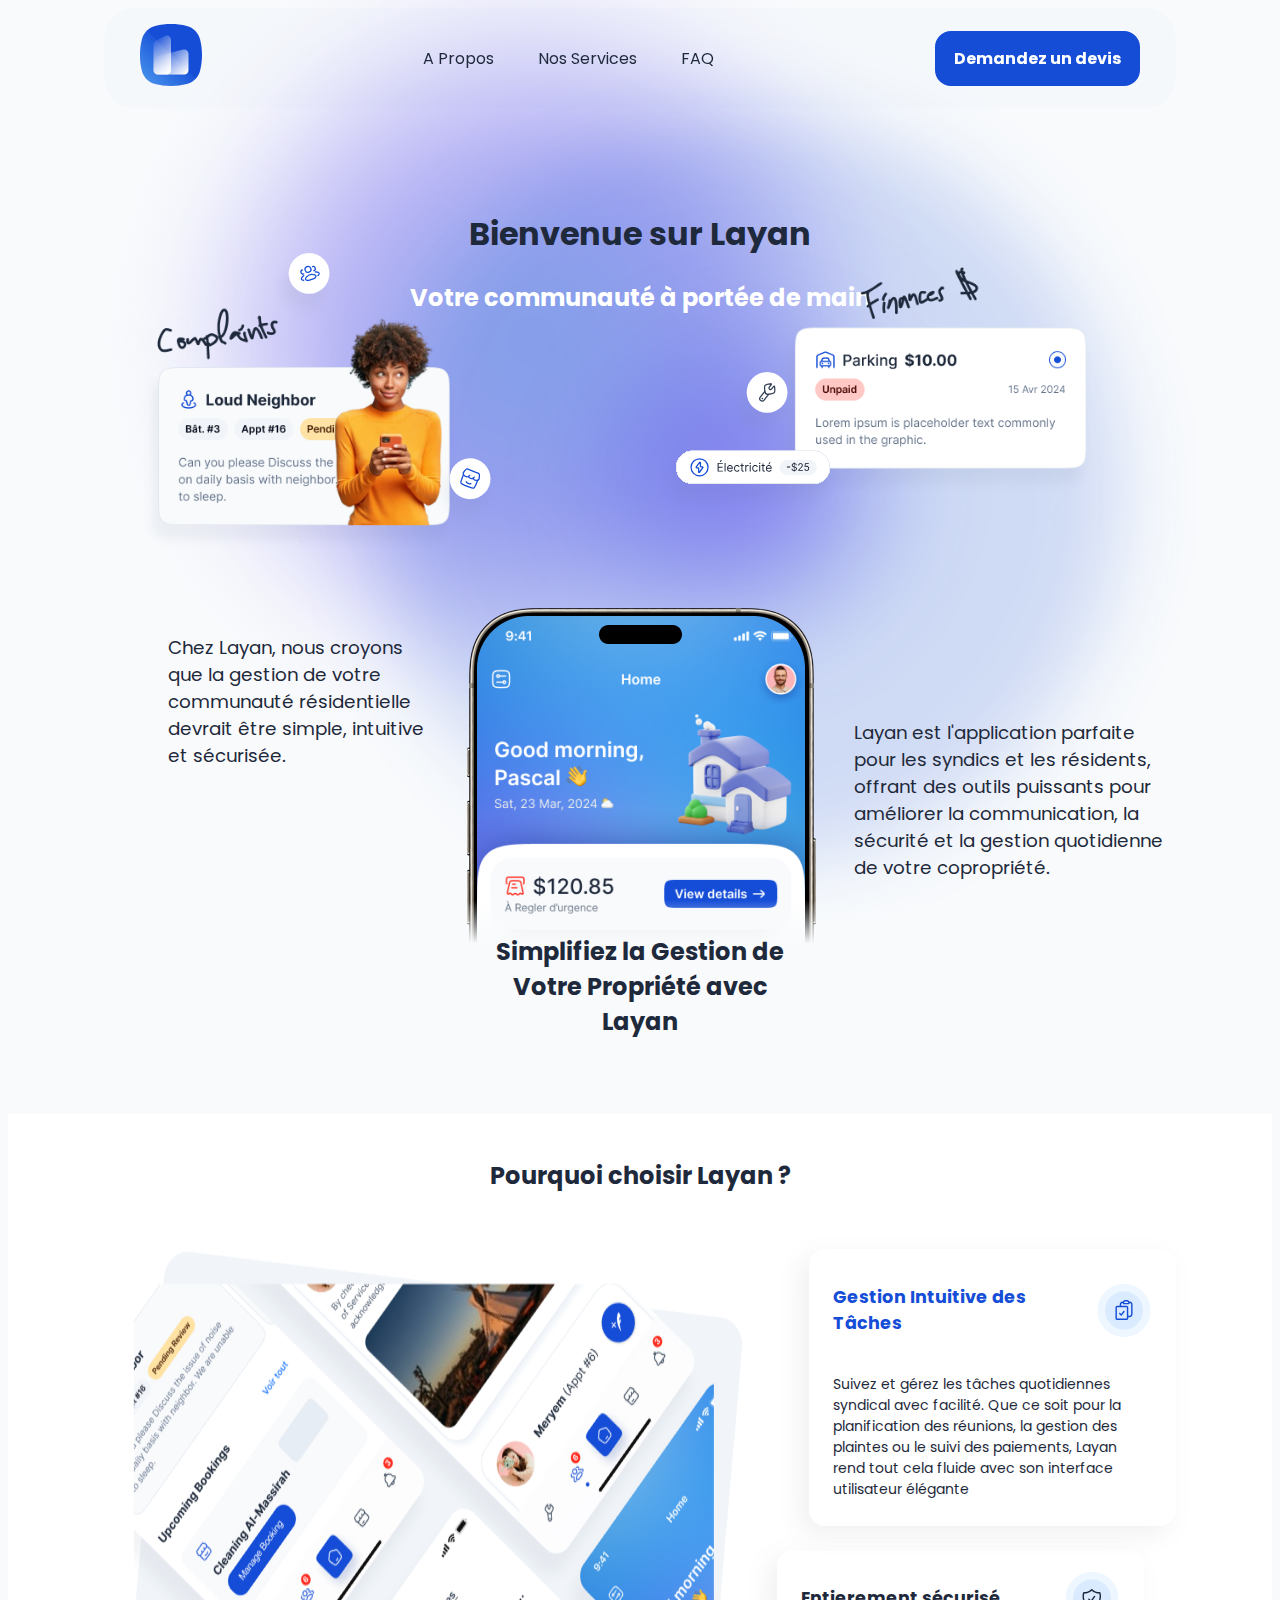
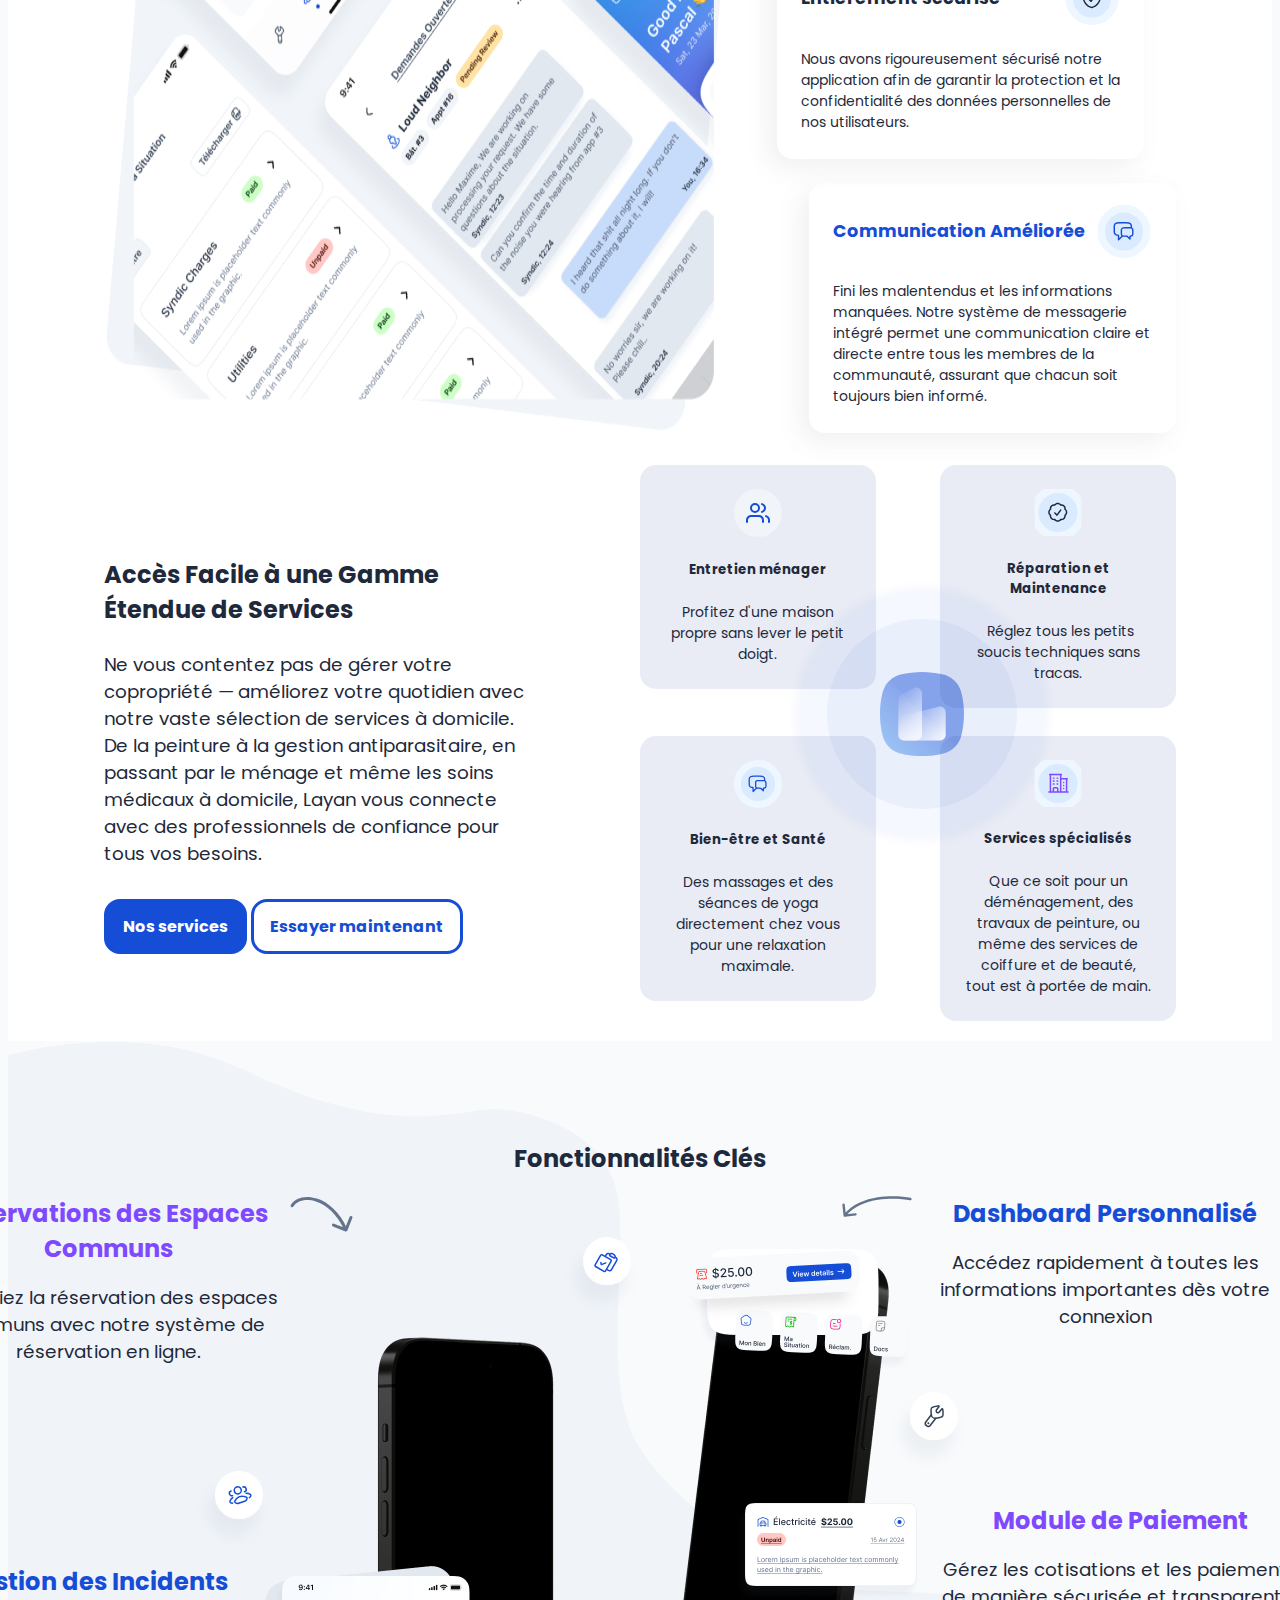
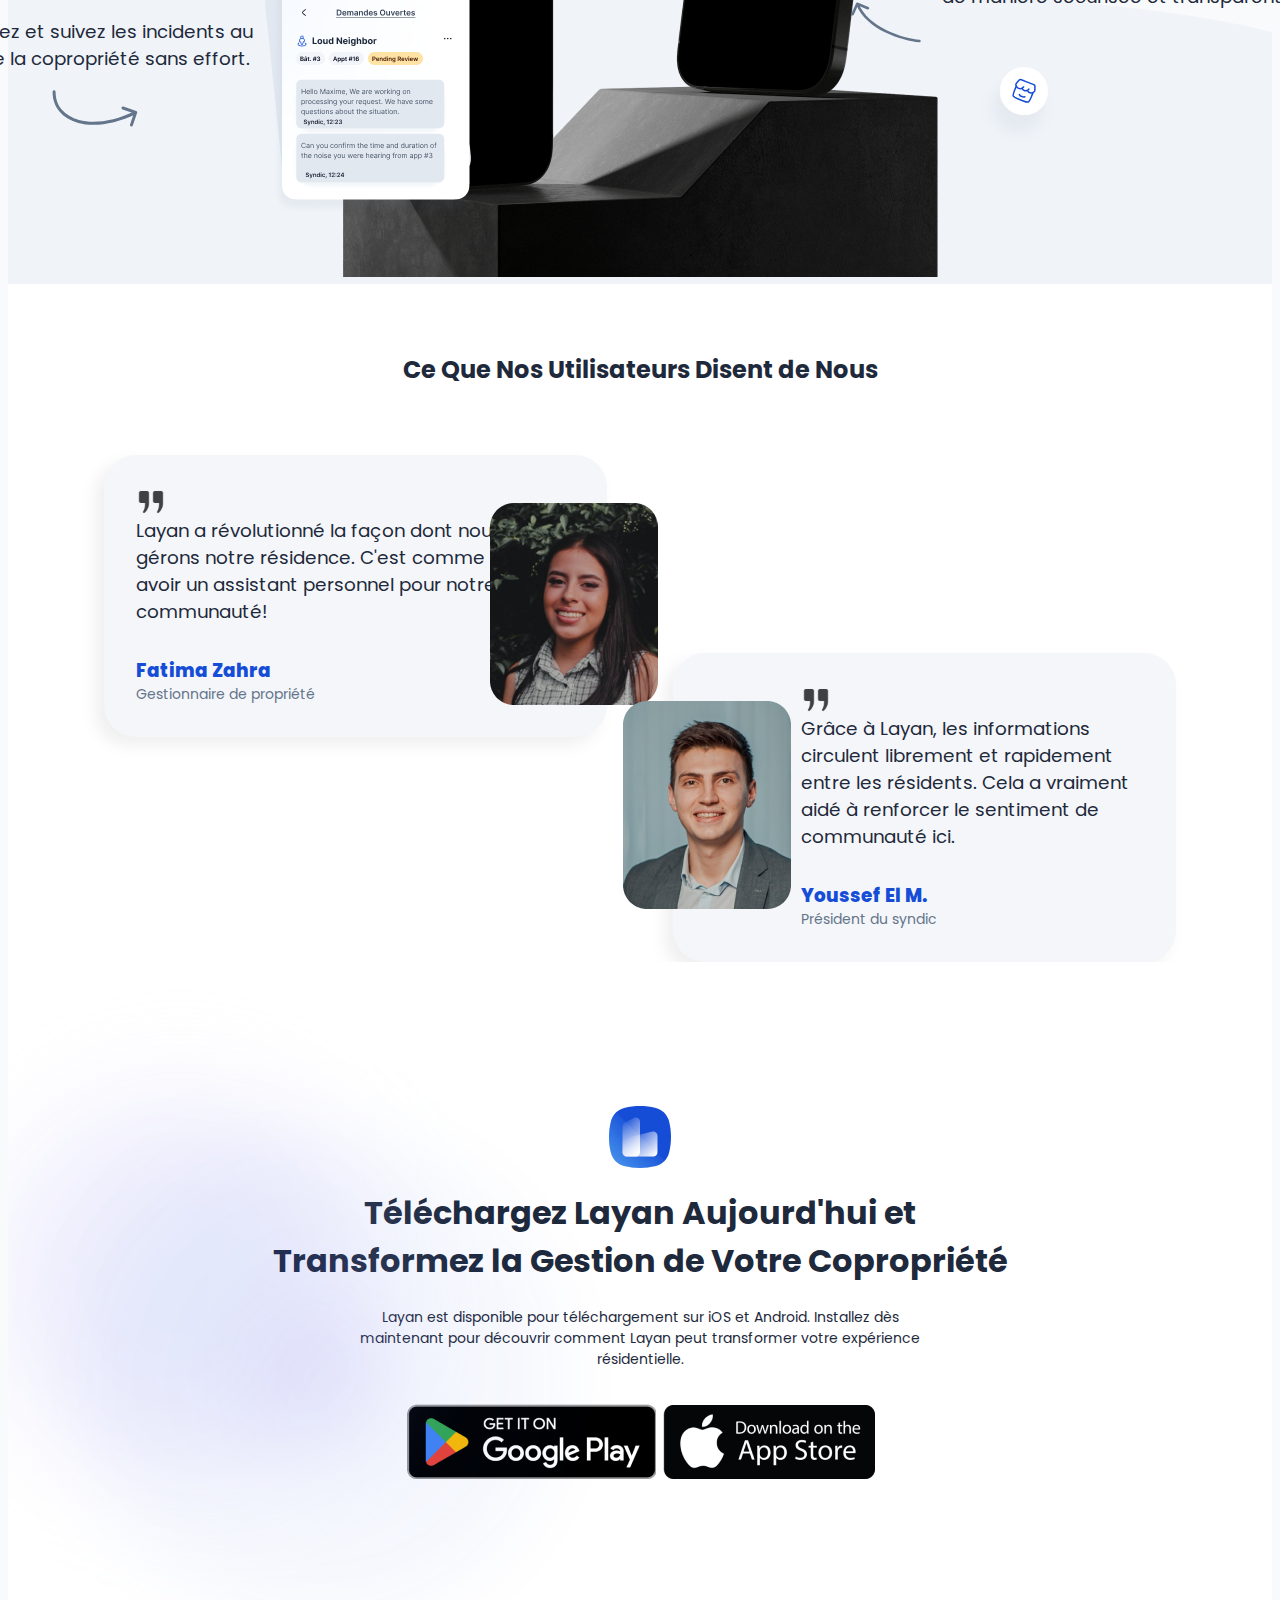
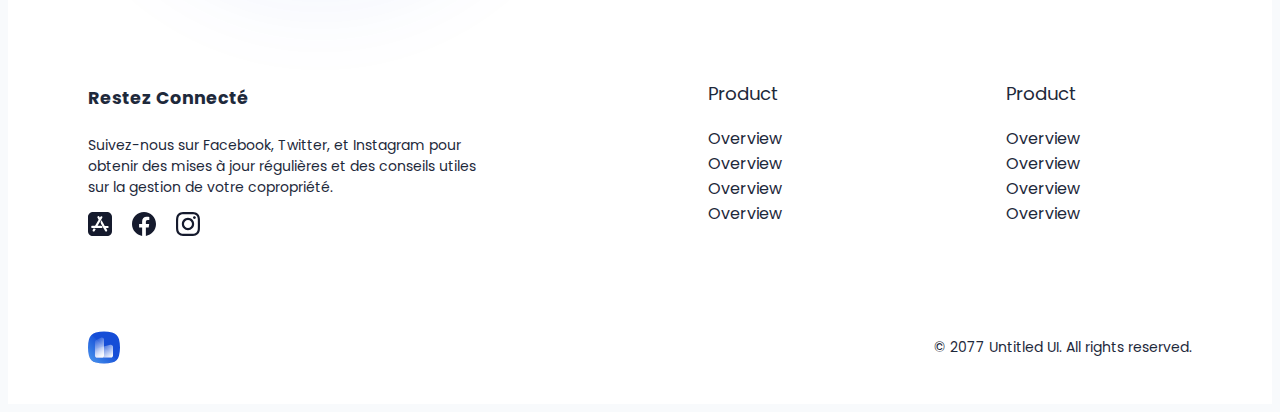
==== index.html @ b58c667e "design wise" ====
<!DOCTYPE html>
<html lang="en">
<head>
  <meta charset="UTF-8">
  <meta name="viewport" content="width=device-width, initial-scale=1.0">
  <title>Layan</title>
  <link rel="stylesheet" href="./css/styles.css" />
</head>
<body>
  <div class="nav-container">
    <nav>
      <div class="logo-container">
        <a href="index.html">
          <img src="./assets/images/Logo-Mark.svg" alt="logo Layan" />
        </a>      </div>
      <div class="nav-links">
        <a href="about.html">
          <li class="link">A Propos</li>
        </a>
        <a href="services.html">
          <li class="link">Nos Services</li>
        </a>
        <a href="services.html#faq">
          <li class="link">FAQ</li>
        </a>  
      </div>
      <a href="contact.html">
        <button class="btn-primary">
          Demandez un devis
        </button>
      </a>
    </nav>
  </div>

  <img src="./assets/images/Radial Gradient.svg" alt="" class="top-gradient">
  <div class="hero-section">
    <!-- <div class="lines"></div> -->
    <!-- <img src="./assets/images/gradient lines.svg" alt="" class="lines"> -->
    <h1>Bienvenue sur Layan</h1>
    <h2>Votre communauté à portée de main</h2>
    <img class="finances-img" src="./assets/images/finances.png" alt="management de finances" />
    <img src="./assets/images/complaints.png" alt="" class="complaints-img">
    <img src="./assets/images/icons/avatar-icon.svg" alt="avatar" class="avatar-icon">
    <img src="./assets/images/icons/settings-icon.svg" alt="settings" class="settings-icon">
    <img src="./assets/images/icons/market-icon.svg" alt="market" class="market-icon">
    <img src="./assets/images/elctricity-chip.svg" alt="" class="electricity-chip">
  </div>


  <div class="mockup-section">
    <img class="hero-phone-mockup" src="./assets/images/hero-phone-mockup.png" alt="">
    <div class="top-half">
      <p class="left">
        Chez Layan, nous croyons que la gestion de votre communauté résidentielle devrait être simple, intuitive et sécurisée.
      </p>
      <p class="right">
        Layan est l'application parfaite pour les syndics et les résidents, offrant des outils puissants pour améliorer la communication, la sécurité et la gestion quotidienne de votre copropriété.
      </p>
    </div>
    <div class="bottom-half">
      <h3>Simplifiez la Gestion de Votre Propriété avec Layan</h3>
    </div>
  </div>


  <div class="speciality-section">
    <h3>Pourquoi choisir Layan ?</h3>

    <div class="top-half">
      <img src="./assets/images/pages-mockup.png" alt="pages" class="pages-mockup-img">
      <div class="right">
        <div class="card">
          <div class="head">
            <h4>Gestion Intuitive des Tâches</h4>
            <img src="./assets/images/tasks-icon.svg" alt="tasks" class="icon">
          </div>
          <p>Suivez et gérez les tâches quotidiennes syndical avec facilité. Que ce soit pour la planification des réunions, la gestion des plaintes ou le suivi des paiements, Layan rend tout cela fluide avec son interface utilisateur élégante</p>
        </div>
        <div class="card">
          <div class="head">
            <h4>Entierement sécurisé</h4>
            <img src="./assets/images/icons/security-icon.svg" alt="tasks" class="icon">
          </div>
          <p>Nous avons rigoureusement sécurisé notre application afin de garantir la protection et la confidentialité des données personnelles de nos utilisateurs.</p>
        </div>
        <div class="card">
          <div class="head">
            <h4>Communication Améliorée</h4>
            <img src="./assets/images/icons/community-icon.svg" alt="tasks" class="icon">
          </div>
          <p>Fini les malentendus et les informations manquées. Notre système de messagerie intégré permet une communication claire et directe entre tous les membres de la communauté, assurant que chacun soit toujours bien informé.</p>
        </div>
      </div>
    </div>

    <div class="bottom-half">
      <div class="left">
        <h3>
          Accès Facile à une Gamme Étendue de Services
        </h3>
        <p>
          Ne vous contentez pas de gérer votre copropriété — améliorez votre quotidien avec notre vaste sélection de services à domicile. De la peinture à la gestion antiparasitaire, en passant par le ménage et même les soins médicaux à domicile, Layan vous connecte avec des professionnels de confiance pour tous vos besoins.
        </p>
        <div class="btns-wrapper">
          <button class="btn-primary">Nos services</button>
          <button class="btn-outlined">Essayer maintenant</button>
        </div>
      </div>

      <div class="right">
        <img src="./assets/images/logo-circle.svg" alt="logo" class="logo-circle">
        <div class="cards-container">
            <div class="card">
              <img src="./assets/images/icons/two-avatars-icon.svg" alt="" class="icon">
              <h5>Entretien ménager</h5>
              <p>Profitez d'une maison propre sans lever le petit doigt.</p>
            </div>
            <div class="card">
              <img src="./assets/images/icons/verified-icon.svg" alt="" class="icon">
              <h5>Réparation et Maintenance</h5>
              <p> Réglez tous les petits soucis techniques sans tracas.</p>
            </div>
        </div>
        <div class="cards-container">
          <div class="card">
            <img src="./assets/images/icons/community-icon.svg" alt="" class="icon">
          <h5>Bien-être et Santé</h5>
          <p>Des massages et des séances de yoga directement chez vous pour une relaxation maximale.</p>
        </div>
        <div class="card">
          <img src="./assets/images/icons/building-icon.svg" alt="" class="icon">
          <h5>Services spécialisés</h5>
          <p>Que ce soit pour un déménagement, des travaux de peinture, ou même des services de coiffure et de beauté, tout est à portée de main.</p>
        </div>
      </div>
      </div>
    </div>
  </div>

  <div class="keys">
    <h2>Fonctionnalités Clés</h2>
    <div style="position: relative; padding-top: 4rem;">
      <img src="./assets/images/main.png" alt="" >
      <img src="./assets/images/icons/tasks-circle-icon.svg" alt="" class="icon tasks">
      <img src="./assets/images/icons/settings-icon.svg" alt="" class="icon setting">
      <img src="./assets/images/icons/avatar-icon.svg" alt="" class="icon avatar">
      <img src="./assets/images/icons/market-icon.svg" alt="" class="icon market">

    <div class="top-left">
      <div class="text">
        <h3 style="color: #7E49FF;">Réservations des Espaces Communs</h3>
        <p>Simplifiez la réservation des espaces communs avec notre système de réservation en ligne.</p>
      </div>
      <img src="./assets/images/arrow-br.svg" alt="">
    </div>

    <div class="bottom-left">
      <div class="text">
        <h3 style="color: #154DD7;">Gestion des Incidents</h3>
        <p>Reportez et suivez les incidents au sein de la copropriété sans effort.</p>
        <img src="./assets/images/arrow-tr.svg" alt="">
      </div>
      <img src="./assets/images/incidents-img.png" alt="">
    </div>

    <div class="top-right">
      <div style="display: flex; flex-direction: column; align-items: flex-end; row-gap: 2rem;">
        <img src="./assets/images/arrow-bl.svg" alt="" width="70px">
        <img src="./assets/images/dashboard-img.png" alt="">
      </div>
      <div class="text">
        <h3 style="color: #154DD7;">Dashboard Personnalisé</h3>
        <p>Accédez rapidement à toutes les informations importantes dès votre connexion</p>
      </div>
    </div>

    <div class="bottom-right">
      <div style="display: flex; flex-direction: column; align-items: flex-end;">

        <img src="./assets/images/payment.png" alt="">
        <img src="./assets/images/arrow-tl.svg" alt="" width="70px">
      </div>
      <div class="text">
        <h3 style="color: #7E49FF;">Module de Paiement</h3>
        <p>Gérez les cotisations et les paiements de manière sécurisée et transparente.</p>
      </div>
    </div>
  </div>

  </div>

  <div class="testimonials">
    <h2>Ce Que Nos Utilisateurs Disent de Nous</h2>
    <div class="cards">
      <div class="card card-1">
        <img src="./assets/images/person1.png" alt="person" class="person-left">
        <img src="./assets/images/icons/quote.svg" alt="quote" class="quote-icon">
        <p class="text">Layan a révolutionné la façon dont nous gérons notre résidence. C'est comme avoir un assistant personnel pour notre communauté!</p>
        <p class="name">Fatima Zahra</p>
        <p class="job-title">Gestionnaire de propriété</p>
      </div>
      <div class="card card-2">
        <img src="./assets/images/person2.png" alt="person" class="person-right">
        <img src="./assets/images/icons/quote.svg" alt="quote" class="quote-icon">
        <p class="text">Grâce à Layan, les informations circulent librement et rapidement entre les résidents. Cela a vraiment aidé à renforcer le sentiment de communauté ici.</p>
        <p class="name">Youssef El M.</p>
        <p class="job-title">Président du syndic</p>
      </div>
    </div>
  </div>

  <div class="download">
    <img src="./assets/images/download-gardient.svg" alt="gradient" class="gradient">
    <img src="./assets/images/Logo-Mark.svg" alt="logo" class="logo">
    <h1>Téléchargez Layan Aujourd'hui et<br />Transformez la Gestion de Votre Copropriété</h1>
    <p>Layan est disponible pour téléchargement sur iOS et Android. Installez dès maintenant pour découvrir comment Layan peut transformer votre expérience résidentielle.</p>
    <div class="stores">
      <img src="./assets/images/google-play.png" alt="">
      <img src="./assets/images/app-store.png" alt="">
    </div>
  </div>

  <footer>
    <div class="top">
      <div class="socials">
        <h4>Restez Connecté</h4>
        <p>Suivez-nous sur Facebook, Twitter, et Instagram pour obtenir des mises à jour régulières et des conseils utiles sur la gestion de votre copropriété.</p>
        <div class="icons">
          <img src="./assets/images/icons/appstore-icon.svg" alt="">
          <img src="./assets/images/icons/facebook-icon.svg" alt="">
          <img src="./assets/images/icons/instagram-icon.svg" alt="">
        </div>
      </div>
      <div class="links">
        <p>Product</p>
          <li>Overview</li>
          <li>Overview</li>
          <li>Overview</li>
          <li>Overview</li>
      </div>
      <div class="links">
        <p>Product</p>
          <li>Overview</li>
          <li>Overview</li>
          <li>Overview</li>
          <li>Overview</li>
      </div>
    </div>

    <div class="bottom">
      <img src="./assets/images/Logo-Mark.svg" alt="logo">
      <p>© 2077 Untitled UI. All rights reserved.</p>
    </div>
  </footer>
</body>
</html>
---- css/styles.css ----
@import url('https://fonts.googleapis.com/css2?family=Poppins:ital,wght@0,100;0,200;0,300;0,400;0,500;0,600;0,700;0,800;0,900;1,100;1,200;1,300;1,400;1,500;1,600;1,700;1,800;1,900&display=swap');

:root {
  --primary: #154DD7;
  --secondary: #7E49FF;
  --dark: #1E293B;
  --light: #F8FAFC;
  --white: #FFFFFF;
  --placeholder: #64748B;
  --h1: 3rem;
  --h2: 2.5rem;
  --h3: 2rem;
  --paragraph: 1.5rem;
  --button: 1rem;
  --h4: 1.5rem;
  --par: 0.875rem;
  --br-md: 1rem;
  --br-lg: 2rem;

  padding: 0;
  margin: 0;

  --shadow: -0.5rem 0.5rem 25px rgba(105, 105, 105, 0.1);
}

h1 {
  font-size: 2rem;
  font-weight: bold;
}
h2 {
  font-size: 1.5rem;
  font-weight: bold;
}
h3 {
  font-size: 1.5rem;
  font-weight: bold;
}
h4 {
  font-size: 1.1rem;
  font-weight: bold;
}
p {
  font-size: 1.15rem;
  font-weight: normal;
}

body {
  font-family: 'Poppins';
  background-color: var(--light);
  color: var(--dark);
  min-height: 100vh;
}


.btn-primary {
  padding: 0.75rem 1rem;
  background-color: var(--primary);
  color: var(--white);
  border-radius: var(--br-md);
  font-weight: bold;
  font-size: var(--button);
  font-family: inherit;
  border: 3px solid var(--primary);
  cursor: pointer;
}

.btn-primary:hover {
  border: 3px solid var(--primary);
  background-color: transparent;
  color: var(--primary);
}


.btn-outlined {
  padding: 0.75rem 1rem;
  background-color: transparent;
  color: var(--primary);
  border-radius: var(--br-md);
  border: 3px solid var(--primary);
  font-weight: bold;
  font-size: var(--button);
  font-family: inherit;
  cursor: pointer;
}

.btn-outlined:hover {
  background-color: var(--primary);
  color: var(--white);
}


/* Navbar */

.nav-container {
  padding: 0 6rem;
  position: sticky;
  top: 5px;
  z-index: 99999;
}

nav {
  background-color: #0A329503;
  border-radius: var(--br-lg);
  padding: 1rem 2.25rem;
  margin-top: 0.5rem;
  display: flex;
  flex-direction: row;
  justify-content: space-between;
  align-items: center;
  backdrop-filter: blur(3px);
}

nav a {
  text-decoration: none;
}

.nav-links {
  display: flex;
  flex-direction: row;
  column-gap: 2.75rem;
}

.nav-links li {
  list-style: none;
  color: var(--dark);
  cursor: pointer;
}
.nav-links li:hover {
  color: var(--dark);
}



/* Hero section */
.top-gradient {
  position: absolute;
  top: 0;
  left: 50%;
  transform: translateX(-50%);
  z-index: -1;
}

.hero-section {
  height: 35vh;
  display: flex;
  flex-direction: column;
  align-items: center;
  position: relative;
  padding-top: 5rem;
  margin: 0 6rem;
}

.hero-section .lines {
  position: absolute;
  bottom: 0;
  background: url(../assets/images/gradient\ lines.svg) center no-repeat;
  background-blend-mode: multiply;
  width: 100%;
  height: 100%;
}

.hero-section h2 {
  color: var(--white);
  margin: 0;
}

.hero-section .finances-img {
  scale: 85%;
  position: absolute;
  top: 35%;
  right: 5%;
}

.hero-section .complaints-img {
  scale: 85%;
  position: absolute;
  top: 45%;
  left: 0;
}

.hero-section .avatar-icon {
  scale: 85%;
  position: absolute;
  top: 35%;
  left: 15%;
}

.hero-section .settings-icon {
  scale: 85%;
  position: absolute;
  top: 65%;
  right: 35%;
}

.hero-section .market-icon {
  scale: 85%;
  position: absolute;
  top: 85%;
  left: 30%;
}

.hero-section .electricity-chip {
  scale: 85%;
  position: absolute;
  top: 85%;
  right: 30%;
}


/* Mockup Section */

.mockup-section {
  display: flex;
  flex-direction: column;
  justify-content: space-between;
  position: relative;
  height: 570px;
  margin: 0 6rem;
  overflow: hidden;
}

.mockup-section .hero-phone-mockup {
  position: absolute;
  left: 50%;
  top: 100px;
  transform: translateX(-50%);
}

.mockup-section .top-half {
  width: 100%;
  height: 60vh;
  display: flex;
  flex-direction: row;
  justify-content: space-between;
}

.mockup-section .top-half .left {
  margin-left: 4rem;
  align-self: center;
  width: 25%;
}

.mockup-section .top-half .right {
  justify-self: end;
  align-self: flex-end;
  width: 30%;
}

.mockup-section .bottom-half {
  background: linear-gradient(to top, var(--light) 75%, transparent);
  z-index: 8888;
  text-align: center;
  padding: 1% 35%;
}


/* Speciality Section */

.speciality-section {
  display: flex;
  flex-direction: column;
  row-gap: 2rem;
  margin-top: 2.5rem;
  align-items: center;
  background-color: var(--white);
  padding: 1.25rem 6rem;
}

.speciality-section .top-half {
  display: flex;
  flex-direction: row;
}

.speciality-section .top-half .right {
  display: flex;
  flex-direction: column;
  row-gap: 1.5rem;
  padding-left: 4rem;
}

.speciality-section .top-half .right .card:nth-child(2) {
  transform: translateX(-2rem);
}

.speciality-section .top-half .right .card {
  padding: 0.75rem 1.5rem;
  box-shadow: -0.5rem 0.5rem 25px rgba(105, 105, 105, 0.1);
  border-radius: var(--br-md);
}

.speciality-section .top-half .right .card .icon {
  scale: 0.95;
}

.speciality-section .top-half .right .card p {
  font-size: 0.875rem;
}

.speciality-section .top-half .right .card .head {
  display: flex;
  flex-direction: row;
  justify-content: space-between;
}

.speciality-section .top-half .right .card .head h4 {
  color: var(--primary);
}

.speciality-section .top-half .right .card:nth-child(2) .head h4 {
  color: var(--dark);
}

.speciality-section .bottom-half {
  display: flex;
  flex-direction: row;
  justify-content: space-between;
  align-items: center;
}


.speciality-section .bottom-half .left {
  width: 40%;
}

.speciality-section .bottom-half .left .btns-wrapper {
  margin-top: 2rem;
}

.speciality-section .bottom-half .right {
  position: relative;
  width: 50%;
  display: flex;
  flex-direction: column;
  row-gap: 1.75rem;
}

.speciality-section .bottom-half .right .logo-circle {
  position: absolute;
  top: 20%;
  left: 27%;
  z-index: 0;
}

.speciality-section .bottom-half .right .card {
  background-color: #0a319517;
  border-radius: var(--br-md);
  width: 35%;
  height: fit-content;
  display: flex;
  flex-direction: column;
  justify-content: center;
  align-items: center;
  padding: 1.5rem;
  text-align: center;
  z-index: 2;
}

.speciality-section .bottom-half .right .card img {
  width: 3rem;
  height: 100%;
}

.speciality-section .bottom-half .right .card p {
  margin: 0;
  font-size: var(--par);
}

.speciality-section .bottom-half .right .cards-container {
  display: flex;
  flex-direction: row;
  width: 100%;
  justify-content: space-between;
}




/* Keys */

.keys {
  display: flex;
  flex-direction: column;
  justify-content: center;
  align-items: center;
  padding-top: 5rem;
  position: relative;
  background: url(../assets/images/keys-shape.svg) top no-repeat;
}

.keys .top-left {
  position: absolute;
  display: flex;
  flex-direction: row;
  width: fit-content;
  top: 0;
  left: -70%;
}

.keys .text {
  text-align: center;
  width: 40%;
}

.keys .text h3 {
  margin: 0;
}

.keys .top-half .text h4 {
  color: var(--secondary);
}

.keys .icon {
  position: absolute;
}

.keys .tasks {
  top: 5%;
  right: 50%;
}

.keys .setting {
  bottom: 60%;
  right: -5%;
}

.keys .avatar {
  top: 40%;
  left: -25%;
}

.keys .market {
  bottom: 20%;
  right: -20%;
}

.keys .bottom-left {
  position: absolute;
  display: flex;
  flex-direction: row;
  width: fit-content;
  bottom: 10%;
  left: -70%;
}

.keys .top-right {
  position: absolute;
  display: flex;
  flex-direction: row;
  width: fit-content;
  top: 0;
  right: -120%;
}

.keys .bottom-right {
  position: absolute;
  display: flex;
  flex-direction: row;
  width: fit-content;
  gap: 1rem;
  bottom: 35%;
  right: -120%;
}

/* .keys .text p {
  width: 40%;
} */

.keys img {
  height: fit-content;
}





/* Testimonials */

.testimonials {
  background-color: var(--white);
  display: flex;
  flex-direction: column;
  row-gap: 3rem;
  align-items: center;
  padding-top: 3rem;
  height: 70vh;
  padding-left: 6rem;
  padding-right: 6rem;
}

.testimonials .cards {
  display: flex;
  flex-direction: row;
  row-gap: 2rem;
  height: 100%;
  justify-content: space-between;
}

.testimonials .cards .card {
  position: relative;
  background-color: #0a31950b;
  padding: 2rem;
  display: flex;
  flex-direction: column;
  width: 35%;
  height: fit-content;
  border-radius: var(--br-lg);
  box-shadow: -0.5rem 0.5rem 15px rgba(105, 105, 105, 0.105);
}


.testimonials .cards .card-1 .person-left, .cards .card-2 .person-right {
  position: absolute;
  top: 3rem;
}

.testimonials .cards .card .person-left {
  right: -10%;
}
.testimonials .cards .card .person-right {
  left: -10%;
}

.testimonials .cards .card .quote-icon {
  width: 30px;
}

.testimonials .cards .card p {
  margin: 0;
}

.testimonials .cards .card-2 {
  align-self: flex-end;
}

.testimonials .cards .card-1 {
  padding-right: 6rem;
}

.testimonials .cards .card-2 {
  padding-left: 6rem;
}

.testimonials .cards .card-2 p, .testimonials .cards .card-2 .quote-icon{
  padding-left: 2rem;
}

.testimonials .cards .card .name {
  color: var(--primary);
  font-weight: 800;
  margin-top: 2rem;
}

.testimonials .cards .card .job-title {
  color: var(--placeholder);
  font-size: var(--par);
}


/* Download */

.download {
  position: relative;
  display: flex;
  flex-direction: column;
  align-items: center;
  padding: 9rem;
  text-align: center;
  background-color: var(--white);
}

.download .gradient {
  position: absolute;
  left: 0;
  top: 0;
  z-index: 0;
  opacity: 50%;
}

.download p {
  font-size: var(--par);
  margin: 0;
  width: 60%;
}

.download .stores {
  margin-top: 2rem;
}


/* Footer */

footer {
  display: flex;
  flex-direction: column;
  row-gap: 5rem;
  background-color: var(--white);
  padding: 2rem 5rem;
}

footer .top {
  display: flex;
  flex-direction: row;
  justify-content: space-between;
  padding-right: 7rem;
}

footer .top .socials {
  width: 40%;
}

footer .top .socials p {
  font-size: var(--par);
}

footer .top .socials .icons img {
  margin-right: 1rem;
}

footer .top .links li {
  list-style: none;
}

footer .bottom {
  display: flex;
  flex-direction: row;
  justify-content: space-between;
}

footer .bottom img {
  width: 2rem;
}

footer .bottom p {
  font-size: var(--par);
}





/* Contact Page */

.contact-container {
  margin-top: 3rem;
  display: flex;
  flex-direction: row;
  padding: 1rem 4rem;
  gap: 8rem;
  justify-content: center;
}

.contact-container .left-side {
  display: flex;
  flex-direction: column;
  width: 40%;
}

.contact-container .left-side h2 {
  font-size: var(--h1);
  margin: 0;
}

.contact-container .left-side p {
  margin: 0;
}

.contact-container .left-side form {
  display: flex;
  flex-direction: column;
  margin-top: 2rem;
}

.contact-container .left-side form label {
  margin-top: 1rem;
  margin-bottom: .5rem;
}

.contact-container .left-side form input {
  height: 50px;
}

.contact-container .left-side form input, textarea {
  border-radius: var(--par);
  border: 1px #D0D5DD solid;
  background-color: #0a31950e;
  outline: none;
  padding-left: 1rem;
}

.contact-container .left-side form .name {
  display: flex;
  flex-direction: row;
  width: 100%;
  gap: 1rem;
}

.contact-container .left-side form .name .firstname {
  display: flex;
  flex-direction: column;
  width: 50%;
}

.contact-container .left-side .btn-primary {
  margin-top: 2rem;
}




/* About */

section {
  padding: 8rem;
  padding-top: 0;
  display: flex;
  flex-direction: column;
  background-color: var(--white);
  z-index: 3;
  position: relative;
}

.about-gradient {
  z-index: 0;
}

.about-hero {
  z-index: 1;
  display: flex;
  justify-content: center;
  position: relative;
}

.about-hero .overlay {
  position: absolute;
  bottom: 0;
  width: 100%;
  height: 20%;
  background: linear-gradient(to top, var(--white) 75%, transparent);
}

section .vision, section .mission, section .values {
  margin-top: 3rem;
}

section .mission .text {
  display: flex;
  flex-direction: row;
  gap: 8rem;
  justify-content: space-between;
}

section .mission .text p {
  margin: 0rem;
}

section .values {
  display: flex;
  flex-direction: column;
  align-items: center;
}

section .values .cards {
  display: flex;
  flex-direction: row;
  justify-content: space-between;
  margin-top: 2rem;
  gap: 1.5rem;
}

section .values .cards .card {
  display: flex;
  flex-direction: column;
  align-items: center;
  text-align: center;
  background-color: #7d49ff0c;
  border-radius: var(--br-md);
  padding: 1.5rem;

}

section .values .cards .card h5 {
  color: var(--primary);
  font-size: 1rem;
  margin-top: 0;
}

section .values .cards .card p {
  margin: 0;
  font-size: var(--par);
}



section .team {
  display: flex;
  flex-direction: row;
  justify-content: space-around;
  padding-top: 8rem;
}

section .team .left, section .team .right {
  width: 40%;
}

section .team .right h2 {
  font-size: var(--h3);
}

section .team .right .cards .card {
  padding-top: 1rem;
  padding-bottom: 1rem;
}

section .team .right .cards .card p, section .team .right .cards .card h5 {
  margin: 0;
}

section .team .right .cards .card p {
  font-size: var(--par);
}

section .team .right .cards .bg-color {
  border-radius: var(--br-md);
  background-color: #0a31950b;
  transform: translateX(1.5rem);
  padding: 1.5rem;

}

section .team .right .cards .card .title {
  display: flex;
  flex-direction: row;
  gap: .5rem;
  align-items: center;
  margin-bottom: 1rem;
}

section .team .right .cards .card .title p {
  font-size: .85rem;
  color: var(--placeholder);
}

section .team .right .cards .card .title h5 {
  color: var(--primary);
  font-size: 1.25rem;
}




/* Services */

.services-hero {
  padding: 8rem 24rem;
  text-align: center;
  display: flex;
  flex-direction: column;
  z-index: 3;
  position: relative;
}

.services {
  background: none;
}

.services .first .top {
  display: flex;
  flex-direction: row;
  justify-content: space-around;
}

.services .first .top .left .title {
  position: relative;
  margin-bottom: 4rem;
}

.title .title-text {
  position: absolute;
  top: 50%;
  background-color: var(--white);
  border-radius: var(--br-md);
  width: 30%;
  padding: 1rem;
  box-shadow: var(--shadow);
  color: var(--primary);
  text-align: center;
  left: 10%;
}

.services .first .top .left p {
  width: 80%;
}

.services .first .bottom {
  display: flex;
  flex-direction: row;
  justify-content: space-around;
  gap: 1rem;
  margin-top: 2rem;
}

.services .first .bottom .card {
  background-color: #0a31950b;
  border-radius: var(--br-md);
  padding: 1rem;
  text-align: center;
  width: 20%;
}

.services .first .bottom .card h5 {
  margin: 0;
}


.padded-white-section {
  background-color: var(--white);
}

.padded-white-section .second .line-doodle {
  position: absolute;
  bottom: 0;
  left: 20%;
  z-index: -1;
}

.padded-white-section .second {
  position: relative;
  display: flex;
  flex-direction: row;
  padding-top: 5rem;
  padding-bottom: 3rem;
  gap: 2rem;
}

.padded-white-section .second .title {
  position: relative;
  margin-top: auto;
  margin-bottom: auto;
}

.padded-white-section .second .title .title-text {
  width: fit-content;
}

.padded-white-section .second .text {
  display: flex;
  align-items: center;
  justify-content: center;
  position: relative;
}

.padded-white-section .second .text p {
  width: 70%;
  z-index: 1;
}

.padded-white-section .second .text .debt-illust {
  position: absolute;
  right: 0;
  bottom: 0;
  opacity: 50%;
  z-index: 0;
}


.two-columns {
  display: flex;
  flex-direction: row;
  justify-content: space-between;
  padding-left: 12rem;
  padding-right: 12rem;
  padding-top: 6rem;
  padding-bottom: 4rem;
  background: none;
}

.two-columns p {
  text-align: center;
}

.two-columns .third {
  padding-bottom: 6rem;
}

.two-columns .third, .two-columns .fourth {
  width: 40%;
}

.two-columns .third .top {
  display: flex;
  flex-direction: row;
  margin-bottom: 3rem;
}

.two-columns .third .top .right, .two-columns .fourth .top .left {
  position: relative;
}

.two-columns .third .top .right .title-text, .two-columns .fourth .top .title-text {
  background-color: #7d49ff;
  box-shadow: var(--shadow);
  position: absolute;
  padding: 1rem;
  color: var(--white);
  border-radius: var(--br-md);
  text-align: center;
  bottom: -15%;
  left: -10%;
}

.two-columns .fourth {
  align-self: flex-end;
}

.two-columns .fourth .top {
  margin-bottom: 3rem;
}

.two-columns .fourth .top .title-text {
  right: 20%;
  left: auto;
}

.two-columns .fourth .top .left {
  display: flex;
  flex-direction: row;
  justify-content: flex-end;
}

.padded-white-section .second .title .community {
  position: absolute;
  right: -25%;
  left: auto;
}



.services-test {
  flex-direction: column !important;
  margin-top: 4rem;
}

.test-height p {
  margin: 0;
}

.test-height h2 {
  margin-bottom: .75rem !important;
}

.test-height {
  height: fit-content !important;
  row-gap: 0;
}

.services-test .card .person-left {
  right: -15% !important;
}



.faq {
  padding-top: 3rem;
  padding-bottom: 6rem;
  display: flex;
  flex-direction: column;
  justify-content: center;
  align-items: center;
  position: relative;
}

.faq .faq-gradient {
  position: absolute;
  right: 0;
  top: -10%;
  z-index: -1;
  opacity: 50%;
}

.faq p {
  margin: 0;
}

.faq-container {
  margin-top: 3rem;
  display: flex;
  flex-direction: column;
  row-gap: 2rem;
  padding-left: 12rem;
  padding-right: 12rem;
}

.faq-row {
  display: flex;
  flex-direction: row;
  gap: 2rem;
}

.faq-card {
  width: 50%;
  background-color: #0A329509;
  padding: 1.5rem;
  border-radius: var(--br-md);
  /* height: fit-content; */
  cursor: pointer;
}

.faq-card details summary {
  font-weight: 600;
  list-style: none;
  display: flex;
  flex-direction: row;
  justify-content: space-between;
}

.faq-card details summary::-webkit-details-marker {
  display: none;
}

.faq-card details p {
  font-size: var(--par);
  margin-top: 1rem;
}
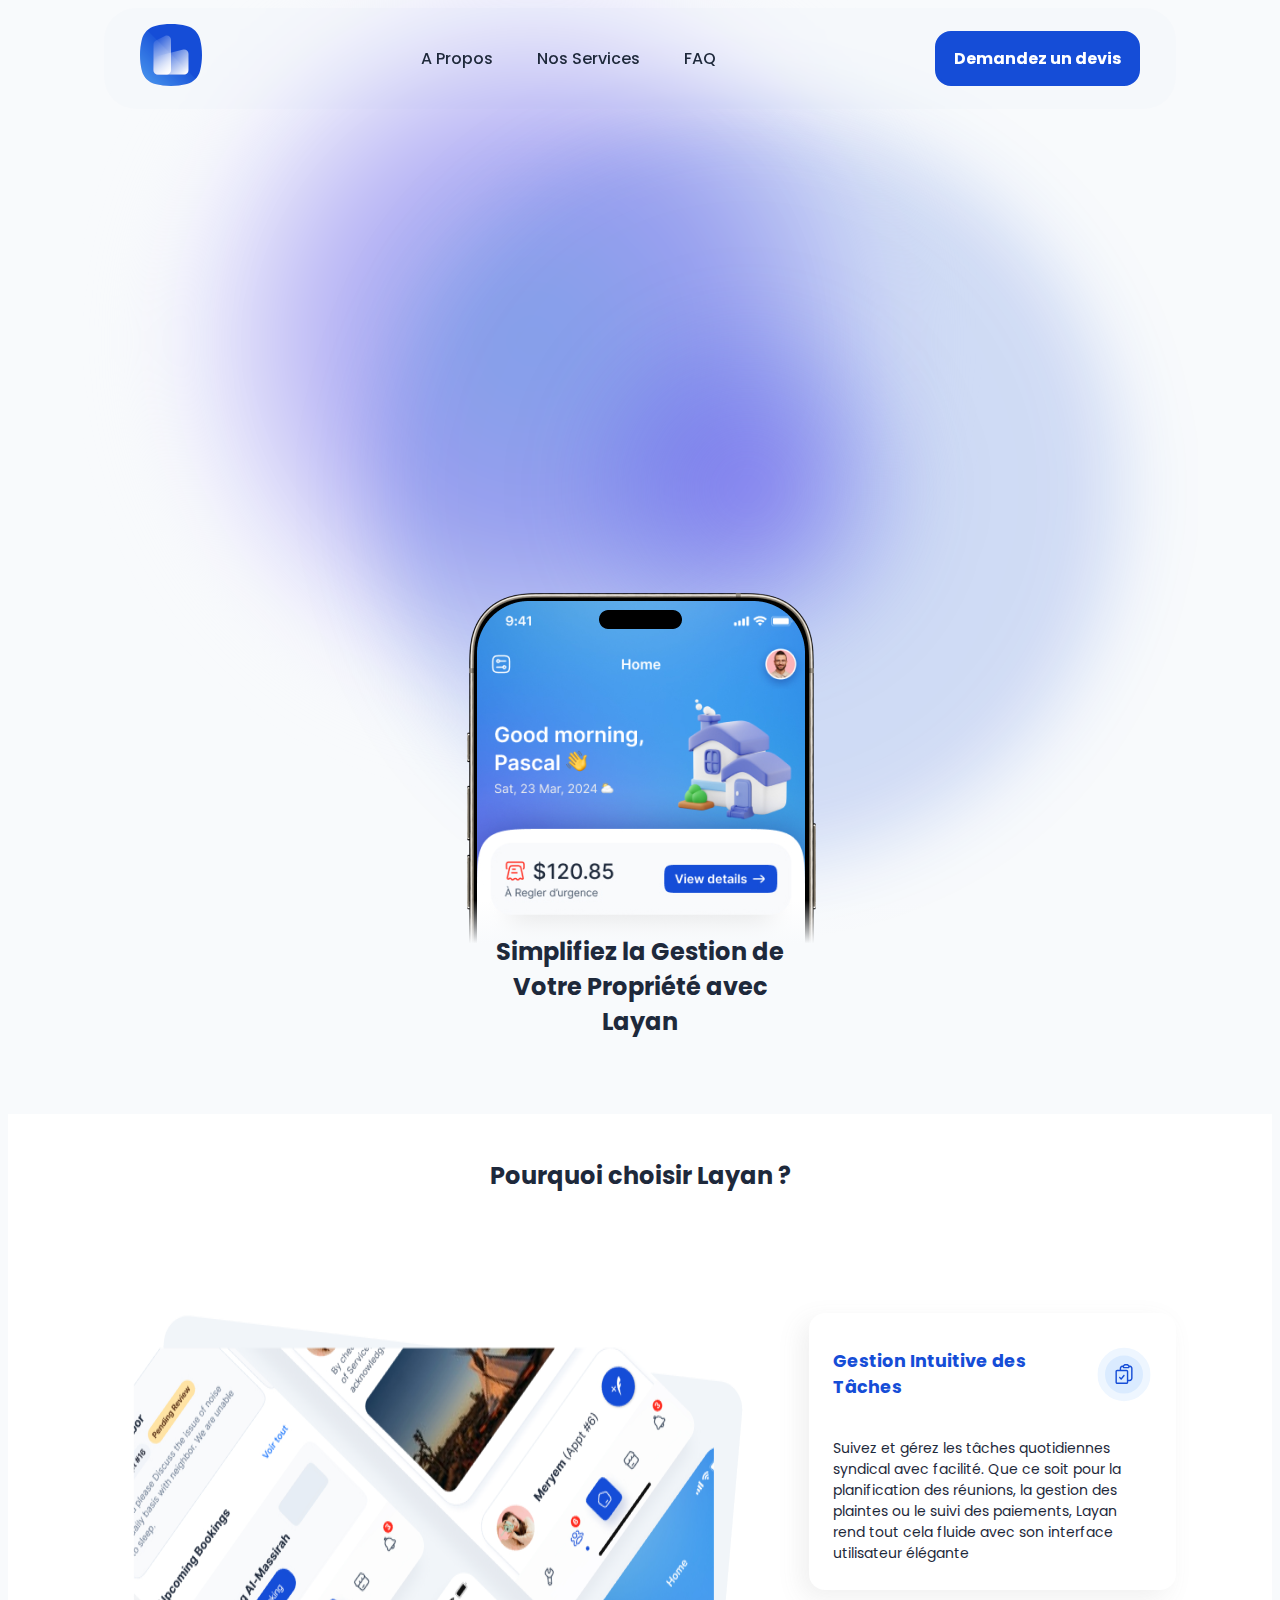
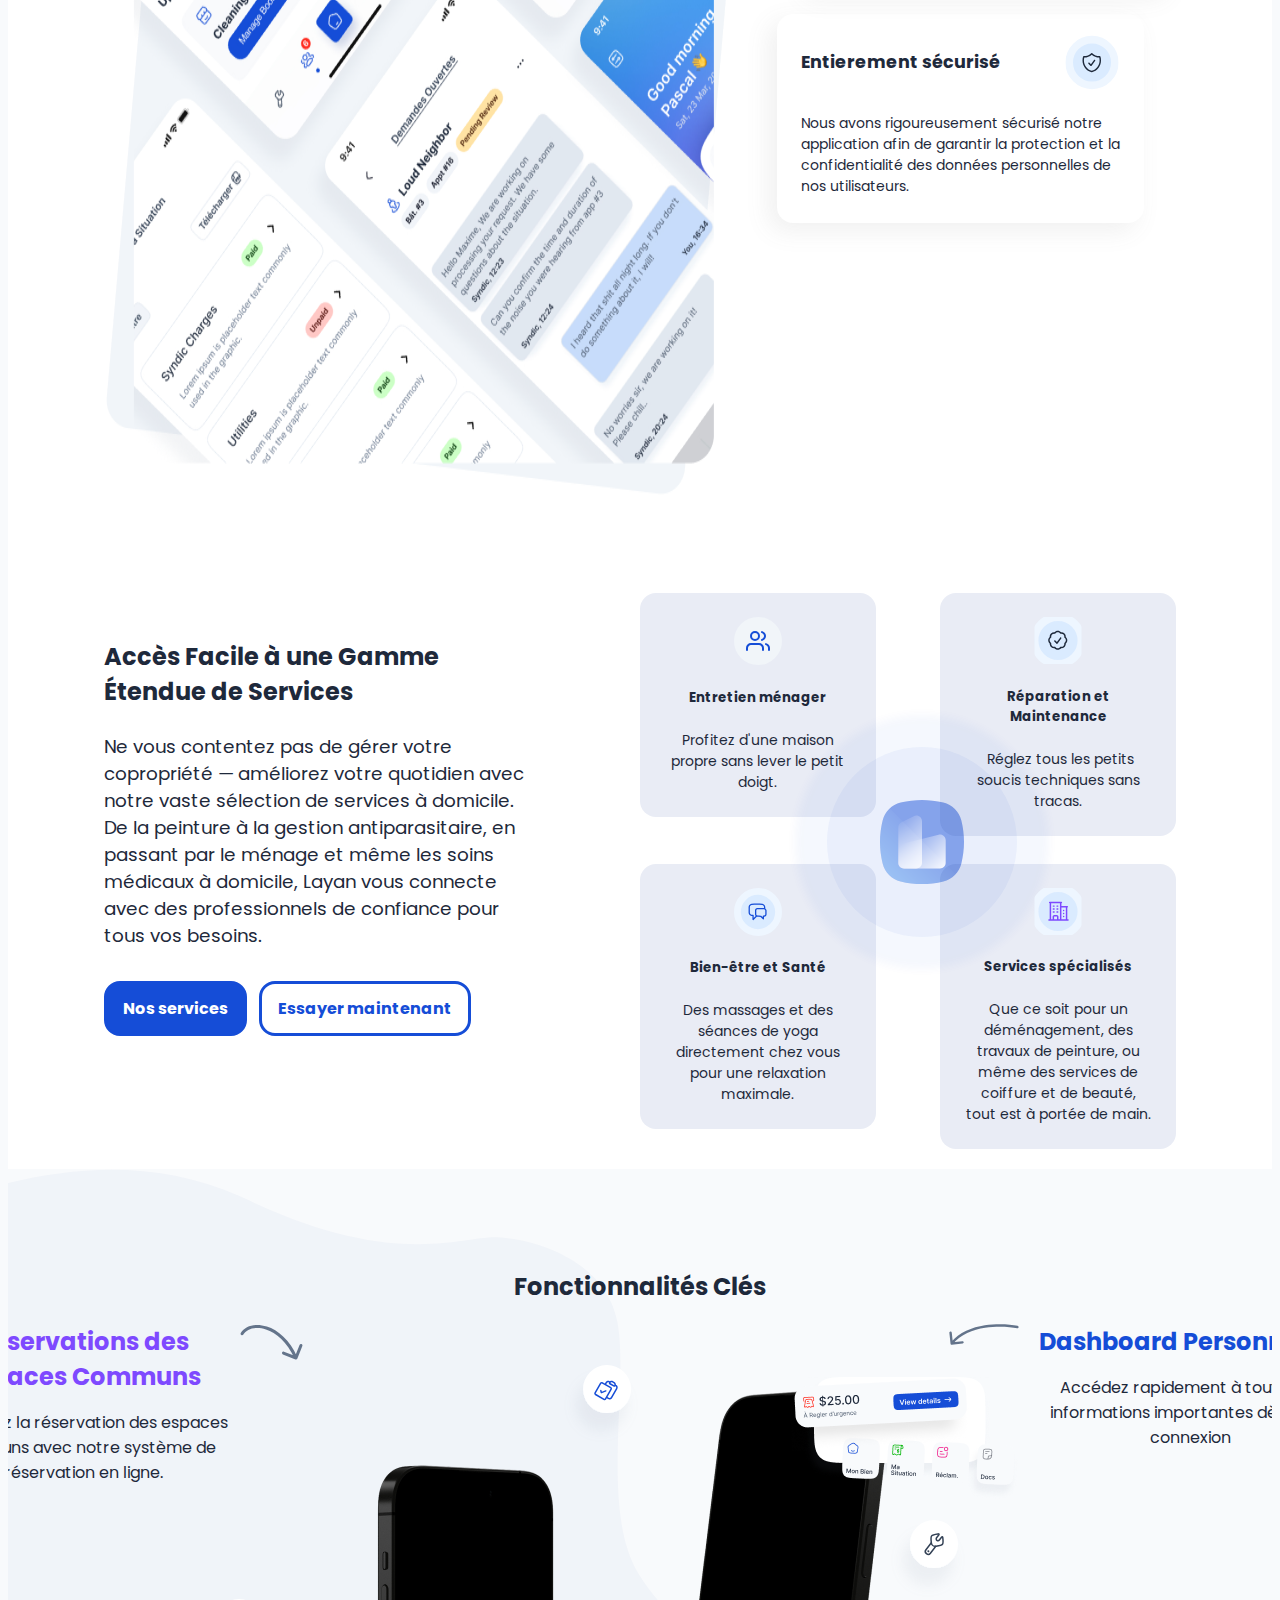
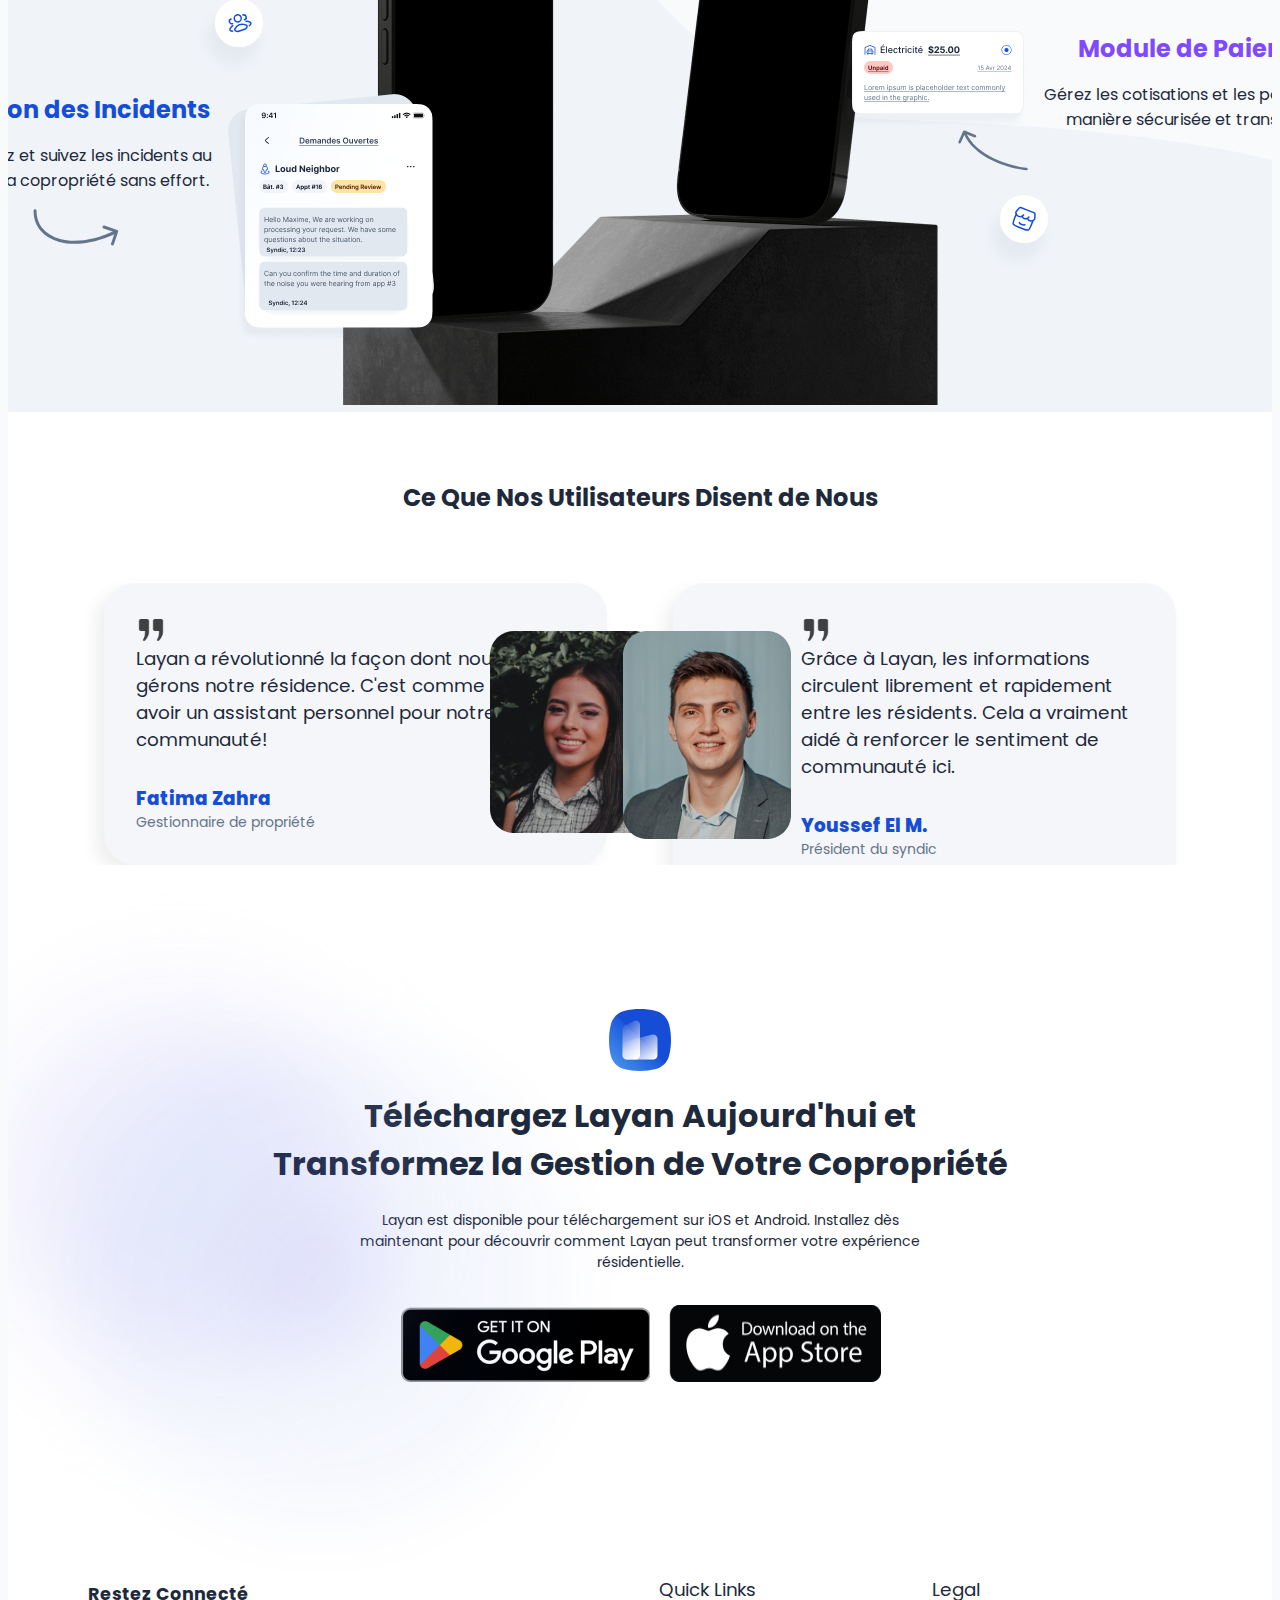
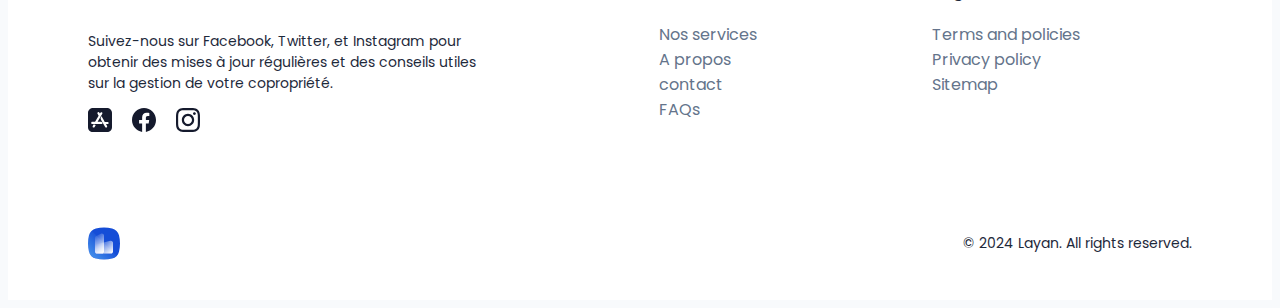
==== commit a9d486db: "progress" ====
--- a/index.html
+++ b/index.html
@@ -5,14 +5,30 @@
   <meta name="viewport" content="width=device-width, initial-scale=1.0">
   <title>Layan</title>
   <link rel="stylesheet" href="./css/styles.css" />
+  <link
+    rel="stylesheet"
+    href="https://cdnjs.cloudflare.com/ajax/libs/animate.css/4.1.1/animate.min.css"
+  />
 </head>
 <body>
+  <div class="mobile-nav" id="mobileNav">
+    <a href="about.html">
+      <li class="link">A Propos</li>
+    </a>
+    <a href="services.html">
+      <li class="link">Nos Services</li>
+    </a>
+    <a href="services.html#faq">
+      <li class="link">FAQ</li>
+    </a> 
+  </div>
   <div class="nav-container">
     <nav>
       <div class="logo-container">
         <a href="index.html">
-          <img src="./assets/images/Logo-Mark.svg" alt="logo Layan" />
-        </a>      </div>
+          <img src="./assets/images/Logo-Mark.svg" alt="logo Layan" class="logo-nav" />
+        </a>
+      </div>
       <div class="nav-links">
         <a href="about.html">
           <li class="link">A Propos</li>
@@ -24,18 +40,20 @@
           <li class="link">FAQ</li>
         </a>  
       </div>
-      <a href="contact.html">
+      <a href="contact.html" class="cta">
         <button class="btn-primary">
           Demandez un devis
         </button>
       </a>
+
+      <img src="./assets/images/icons/hamburger.png" alt="hamburger " class="menu-icon" id="menuIcon">
     </nav>
   </div>
 
   <img src="./assets/images/Radial Gradient.svg" alt="" class="top-gradient">
-  <div class="hero-section">
-    <!-- <div class="lines"></div> -->
-    <!-- <img src="./assets/images/gradient lines.svg" alt="" class="lines"> -->
+  <div class="hero-section fade-up">
+    <div class="lines"></div>
+    <!-- <img src="./assets/images/gradient lines (1).svg" alt="" class="lines"> -->
     <h1>Bienvenue sur Layan</h1>
     <h2>Votre communauté à portée de main</h2>
     <img class="finances-img" src="./assets/images/finances.png" alt="management de finances" />
@@ -50,10 +68,10 @@
   <div class="mockup-section">
     <img class="hero-phone-mockup" src="./assets/images/hero-phone-mockup.png" alt="">
     <div class="top-half">
-      <p class="left">
+      <p class="left fade-up" style="animation-delay: 0.2s;">
         Chez Layan, nous croyons que la gestion de votre communauté résidentielle devrait être simple, intuitive et sécurisée.
       </p>
-      <p class="right">
+      <p class="right fade-up" style="animation-delay: 0.25s;">
         Layan est l'application parfaite pour les syndics et les résidents, offrant des outils puissants pour améliorer la communication, la sécurité et la gestion quotidienne de votre copropriété.
       </p>
     </div>
@@ -69,7 +87,7 @@
     <div class="top-half">
       <img src="./assets/images/pages-mockup.png" alt="pages" class="pages-mockup-img">
       <div class="right">
-        <div class="card">
+        <div class="card animate__animated  animate__backInUp">
           <div class="head">
             <h4>Gestion Intuitive des Tâches</h4>
             <img src="./assets/images/tasks-icon.svg" alt="tasks" class="icon">
@@ -83,7 +101,7 @@
           </div>
           <p>Nous avons rigoureusement sécurisé notre application afin de garantir la protection et la confidentialité des données personnelles de nos utilisateurs.</p>
         </div>
-        <div class="card">
+        <div class="card fade-up">
           <div class="head">
             <h4>Communication Améliorée</h4>
             <img src="./assets/images/icons/community-icon.svg" alt="tasks" class="icon">
@@ -140,56 +158,75 @@
   <div class="keys">
     <h2>Fonctionnalités Clés</h2>
     <div style="position: relative; padding-top: 4rem;">
-      <img src="./assets/images/main.png" alt="" >
+      <img src="./assets/images/main.png" alt="" class="main-img">
       <img src="./assets/images/icons/tasks-circle-icon.svg" alt="" class="icon tasks">
       <img src="./assets/images/icons/settings-icon.svg" alt="" class="icon setting">
       <img src="./assets/images/icons/avatar-icon.svg" alt="" class="icon avatar">
       <img src="./assets/images/icons/market-icon.svg" alt="" class="icon market">
 
-    <div class="top-left">
-      <div class="text">
+      <div class="top-left">
+        <div class="text">
+          <h3 style="color: #7E49FF;">Réservations des Espaces Communs</h3>
+          <p>Simplifiez la réservation des espaces communs avec notre système de réservation en ligne.</p>
+        </div>
+        <img src="./assets/images/arrow-br.svg" alt="">
+      </div>
+
+      <div class="bottom-left">
+        <div class="text">
+          <h3 style="color: #154DD7;">Gestion des Incidents</h3>
+          <p>Reportez et suivez les incidents au sein de la copropriété sans effort.</p>
+          <img src="./assets/images/arrow-tr.svg" alt="">
+        </div>
+        <img src="./assets/images/incidents-img.png" alt="">
+      </div>
+
+      <div class="top-right">
+        <div style="display: flex; flex-direction: column; align-items: flex-end; row-gap: 2rem;">
+          <img src="./assets/images/arrow-bl.svg" alt="" width="70px">
+          <img src="./assets/images/dashboard-img.png" alt="">
+        </div>
+        <div class="text">
+          <h3 style="color: #154DD7;">Dashboard Personnalisé</h3>
+          <p>Accédez rapidement à toutes les informations importantes dès votre connexion</p>
+        </div>
+      </div>
+
+      <div class="bottom-right">
+        <div style="display: flex; flex-direction: column; align-items: flex-end;">
+
+          <img src="./assets/images/payment.png" alt="">
+          <img src="./assets/images/arrow-tl.svg" alt="" width="70px">
+        </div>
+        <div class="text">
+          <h3 style="color: #7E49FF;">Module de Paiement</h3>
+          <p>Gérez les cotisations et les paiements de manière sécurisée et transparente.</p>
+        </div>
+      </div>
+    </div>
+
+    <div>
+      <div class="text-mobile">
         <h3 style="color: #7E49FF;">Réservations des Espaces Communs</h3>
         <p>Simplifiez la réservation des espaces communs avec notre système de réservation en ligne.</p>
       </div>
-      <img src="./assets/images/arrow-br.svg" alt="">
-    </div>
-
-    <div class="bottom-left">
-      <div class="text">
+      <div class="text-mobile">
         <h3 style="color: #154DD7;">Gestion des Incidents</h3>
         <p>Reportez et suivez les incidents au sein de la copropriété sans effort.</p>
-        <img src="./assets/images/arrow-tr.svg" alt="">
-      </div>
-      <img src="./assets/images/incidents-img.png" alt="">
-    </div>
-
-    <div class="top-right">
-      <div style="display: flex; flex-direction: column; align-items: flex-end; row-gap: 2rem;">
-        <img src="./assets/images/arrow-bl.svg" alt="" width="70px">
-        <img src="./assets/images/dashboard-img.png" alt="">
-      </div>
-      <div class="text">
+      </div>
+      <div class="text-mobile">
         <h3 style="color: #154DD7;">Dashboard Personnalisé</h3>
         <p>Accédez rapidement à toutes les informations importantes dès votre connexion</p>
       </div>
-    </div>
-
-    <div class="bottom-right">
-      <div style="display: flex; flex-direction: column; align-items: flex-end;">
-
-        <img src="./assets/images/payment.png" alt="">
-        <img src="./assets/images/arrow-tl.svg" alt="" width="70px">
-      </div>
-      <div class="text">
+      <div class="text-mobile">
         <h3 style="color: #7E49FF;">Module de Paiement</h3>
         <p>Gérez les cotisations et les paiements de manière sécurisée et transparente.</p>
       </div>
     </div>
-  </div>
-
-  </div>
-
-  <div class="testimonials">
+
+  </div>
+
+  <div class="testimonials test-home">
     <h2>Ce Que Nos Utilisateurs Disent de Nous</h2>
     <div class="cards">
       <div class="card card-1">
@@ -232,25 +269,36 @@
         </div>
       </div>
       <div class="links">
-        <p>Product</p>
-          <li>Overview</li>
-          <li>Overview</li>
-          <li>Overview</li>
-          <li>Overview</li>
+        <p>Quick Links</p>
+          <a href="services.html">
+            <li>Nos services</li>
+          </a>
+          <a href="about.html">
+            <li>A propos</li>
+          </a>
+          <a href="contact.html">
+            <li>contact</li>
+          </a>
+          <a href="services.html#faq">
+            <li>FAQs</li>
+          </a>
       </div>
       <div class="links">
-        <p>Product</p>
-          <li>Overview</li>
-          <li>Overview</li>
-          <li>Overview</li>
-          <li>Overview</li>
+        <p>Legal</p>
+          <li>Terms and policies</li>
+          <li>Privacy policy</li>
+          <li>Sitemap</li>
       </div>
     </div>
 
     <div class="bottom">
       <img src="./assets/images/Logo-Mark.svg" alt="logo">
-      <p>© 2077 Untitled UI. All rights reserved.</p>
+      <p>© 2024 Layan. All rights reserved.</p>
     </div>
   </footer>
+
+
+  
 </body>
+<script src="js.js"></script>
 </html>--- a/css/styles.css
+++ b/css/styles.css
@@ -49,6 +49,14 @@
   background-color: var(--light);
   color: var(--dark);
   min-height: 100vh;
+  overflow-x: hidden;
+  max-width: 100vw;
+}
+
+* {
+  transition-property: all;
+  transition-timing-function: cubic-bezier(0.4, 0, 0.2, 1);
+  transition-duration: 150ms;
 }
 
 
@@ -91,6 +99,10 @@
 
 /* Navbar */
 
+.mobile-nav {
+  display: none;
+}
+
 .nav-container {
   padding: 0 6rem;
   position: sticky;
@@ -124,9 +136,20 @@
   list-style: none;
   color: var(--dark);
   cursor: pointer;
-}
+  font-weight: 500;
+}
+
+nav .menu-icon {
+  width: 2rem;
+  display: none;
+}
+
 .nav-links li:hover {
-  color: var(--dark);
+  color: var(--primary);
+}
+
+.nav-links .active {
+  color: var(--primary);
 }
 
 
@@ -152,8 +175,9 @@
 
 .hero-section .lines {
   position: absolute;
-  bottom: 0;
-  background: url(../assets/images/gradient\ lines.svg) center no-repeat;
+  bottom: -63%;
+  left: 2%;
+  background: url(../assets/images/gradient\ lines\ \(1\).svg) center no-repeat;
   background-blend-mode: multiply;
   width: 100%;
   height: 100%;
@@ -167,15 +191,15 @@
 .hero-section .finances-img {
   scale: 85%;
   position: absolute;
-  top: 35%;
-  right: 5%;
+  top: 15%;
+  right: 8%;
 }
 
 .hero-section .complaints-img {
   scale: 85%;
   position: absolute;
   top: 45%;
-  left: 0;
+  left: 8%;
 }
 
 .hero-section .avatar-icon {
@@ -222,7 +246,6 @@
 .mockup-section .hero-phone-mockup {
   position: absolute;
   left: 50%;
-  top: 100px;
   transform: translateX(-50%);
 }
 
@@ -259,7 +282,7 @@
 .speciality-section {
   display: flex;
   flex-direction: column;
-  row-gap: 2rem;
+  row-gap: 6rem;
   margin-top: 2.5rem;
   align-items: center;
   background-color: var(--white);
@@ -282,12 +305,28 @@
   transform: translateX(-2rem);
 }
 
+.speciality-section .top-half .right .card:nth-child(2):hover {
+  transform: none !important;
+  transform: scale(1.1) !important;
+}
+
 .speciality-section .top-half .right .card {
   padding: 0.75rem 1.5rem;
   box-shadow: -0.5rem 0.5rem 25px rgba(105, 105, 105, 0.1);
   border-radius: var(--br-md);
 }
 
+.speciality-section .top-half .right .card:hover {
+  background-color: var(--primary);
+  color: var(--white);
+  transform: translateX(-2rem);
+  transform: scale(1.1);
+}
+
+.speciality-section .top-half .right .card:hover .head h4{
+  color: var(--white) !important;
+}
+
 .speciality-section .top-half .right .card .icon {
   scale: 0.95;
 }
@@ -314,7 +353,7 @@
   display: flex;
   flex-direction: row;
   justify-content: space-between;
-  align-items: center;
+  align-items: baseline;
 }
 
 
@@ -324,6 +363,8 @@
 
 .speciality-section .bottom-half .left .btns-wrapper {
   margin-top: 2rem;
+  display: flex;
+  gap: .75rem;
 }
 
 .speciality-section .bottom-half .right {
@@ -355,6 +396,10 @@
   z-index: 2;
 }
 
+.speciality-section .bottom-half .right .card:hover {
+  transform: scale(1.1);
+}
+
 .speciality-section .bottom-half .right .card img {
   width: 3rem;
   height: 100%;
@@ -385,6 +430,7 @@
   padding-top: 5rem;
   position: relative;
   background: url(../assets/images/keys-shape.svg) top no-repeat;
+  overflow: hidden;
 }
 
 .keys .top-left {
@@ -431,6 +477,10 @@
 .keys .market {
   bottom: 20%;
   right: -20%;
+}
+
+.keys p {
+  font-size: 1rem;
 }
 
 .keys .bottom-left {
@@ -461,12 +511,12 @@
   right: -120%;
 }
 
-/* .keys .text p {
-  width: 40%;
-} */
-
 .keys img {
   height: fit-content;
+}
+
+.keys .text-mobile {
+  display: none;
 }
 
 
@@ -487,6 +537,10 @@
   padding-right: 6rem;
 }
 
+.test-home {
+  height: 45vh !important;
+}
+
 .testimonials .cards {
   display: flex;
   flex-direction: row;
@@ -584,6 +638,8 @@
 
 .download .stores {
   margin-top: 2rem;
+  display: flex;
+  gap: 1rem;
 }
 
 
@@ -618,6 +674,15 @@
 
 footer .top .links li {
   list-style: none;
+  color: var(--placeholder);
+}
+
+footer .top .links li:hover {
+  color: var(--dark);
+}
+
+footer .top .links a {
+  text-decoration: none;
 }
 
 footer .bottom {
@@ -738,19 +803,49 @@
   background: linear-gradient(to top, var(--white) 75%, transparent);
 }
 
-section .vision, section .mission, section .values {
-  margin-top: 3rem;
-}
-
-section .mission .text {
-  display: flex;
-  flex-direction: row;
-  gap: 8rem;
+section .vision {
+  padding: 1.5rem;
+  /* background-color: #7d49ff0c; */
+  border-radius: var(--br-md);
+  display: flex;
+  flex-direction: column;
+  align-items: center;
+  text-align: center;
+}
+
+section .mission h2 {
+  color: var(--primary);
+}
+
+section .mission {
+  padding: 2rem;
+  border-radius: var(--br-md);
+  display: flex;
+  flex-direction: row;
+  gap: 3rem;
+}
+
+section .mission .left {
+  background-color: #0a31950e;
+  padding: 2rem;
+  border-radius: var(--br-md);
+}
+
+section .mission .left .text {
+  display: flex;
+  flex-direction: column;
+  gap: 2rem;
   justify-content: space-between;
-}
-
-section .mission .text p {
+  width: 90%;
+}
+
+section .mission .left .text p {
   margin: 0rem;
+}
+
+section .mission .mission-illu {
+  width: 45%;
+  border-radius: var(--br-md);
 }
 
 section .values {
@@ -965,10 +1060,10 @@
 
 .two-columns {
   display: flex;
-  flex-direction: row;
+  flex-direction: column;
   justify-content: space-between;
-  padding-left: 12rem;
-  padding-right: 12rem;
+  padding-left: 8rem;
+  padding-right: 8rem;
   padding-top: 6rem;
   padding-bottom: 4rem;
   background: none;
@@ -982,7 +1077,7 @@
   padding-bottom: 6rem;
 }
 
-.two-columns .third, .two-columns .fourth {
+.two-columns .third, .two-columns .fourth .half {
   width: 40%;
 }
 
@@ -1008,8 +1103,51 @@
   left: -10%;
 }
 
+.two-columns .third {
+  display: flex;
+    justify-content: space-around;
+    width: 100% !important;
+}
+
+.co-op-img {
+  width: 32%;
+
+}
+
+.lefto {
+  width: 40%;
+
+}
+
 .two-columns .fourth {
+  display: flex;
   align-self: flex-end;
+}
+
+.two-columns .fourth .first-half{
+  position: relative;
+  width: 50%;
+}
+
+.ga-1, .ga-2, .ga-3 {
+  position: absolute;
+  scale: 0.7;
+  top: -25%;
+}
+
+.ga-1 {
+  transform: rotate(-6deg);
+  right: 63%;
+}
+
+.ga-2 {
+  transform: rotate(7deg);
+  right: 10%;
+}
+
+.ga-3 {
+  transform: rotate(0deg);
+  right: 41%;
 }
 
 .two-columns .fourth .top {
@@ -1101,9 +1239,16 @@
   background-color: #0A329509;
   padding: 1.5rem;
   border-radius: var(--br-md);
-  /* height: fit-content; */
+  height: auto;
   cursor: pointer;
-}
+  transition: height 0.3s ease;
+
+}
+
+/* details {
+  transition: height 0.3s ease;
+  height: auto; /* Set height to auto initially */
+
 
 .faq-card details summary {
   font-weight: 600;
@@ -1120,4 +1265,1189 @@
 .faq-card details p {
   font-size: var(--par);
   margin-top: 1rem;
+  transition: height 0.3s ease;
+
+}
+
+.hero-phone-mockup {
+  top: 85px;
+  animation: anim 1.2s ease-out;
+}
+
+@keyframes anim {
+  0% {top: 250px; opacity: 0;}
+  100% {top: 100px; opacity: 1;}
+}
+
+
+
+
+/* Mobile */
+
+@media only screen and (max-width: 768px) {
+
+p {
+  font-size: 0.75rem;
+}
+
+h1 {
+  font-size: 1rem;
+}
+
+h2 {
+  font-size: 1rem;
+}
+
+h3 {
+  font-size: 1rem;
+}
+
+h4 {
+  font-size: 0.875rem;
+}
+
+.btn-primary, .btn-outlined {
+  padding: 0.75rem 0.75rem;
+  border-radius: 0.75rem;
+  font-weight: bold;
+  font-size: 0.75rem;
+  border: 1px solid var(--primary);
+  cursor: pointer;
+}
+
+.mobile-nav {
+  position: fixed;
+  top: 0;
+  right: 0;
+  width: 100%;
+  height: 100vh;
+  justify-content: center;
+  align-items: center;
+  display: flex;
+  flex-direction: column;
+  background-color: var(--light);
+  color: white;
+  z-index: 9999;
+  list-style: none;
+  display: hidden;
+  opacity: 0; /* Initial opacity */
+  transform: scale(0.1); /* Initial scale */
+  border-radius: 25%;
+  transform-origin: top right;
+  transition: opacity .5s ease, transform 0.3s ease;
+}
+
+.mobile-nav a {
+  text-decoration: none;
+  font-size: 1.5rem;
+  margin-top: 2rem;
+  color: var(--dark);
+}
+
+.visible {
+  display: flex;
+  opacity: 1; /* Show with full opacity */
+  transform: scale(1); 
+  border-radius: 0;
+}
+
+
+.nav-container {
+  padding: 0 1rem;
+}
+
+nav {
+  padding: .25rem 0;
+}
+
+nav .logo-nav {
+  width: 3rem;
+  z-index: 99;
+}
+
+nav .nav-links, nav .cta {
+  display: none;
+}
+
+nav .menu-icon {
+  display: inline;
+  z-index: 99;
+}
+
+.top-gradient, .gradient {
+  width: 100%;
+}
+
+/* Hero section */
+
+.hero-section {
+  margin: 0;
+  padding-top: 2rem;
+}
+
+.hero-section h1 {
+  font-size: 1.5rem;
+}
+
+.hero-section h2 {
+  font-size: 1rem;
+}
+
+.hero-section .finances-img, .hero-section .complaints-img {
+  scale: 50%;
+}
+
+.hero-section .finances-img {
+  top: 24%;
+  right: 20%;
+  transform: rotate3d(1,-1,1,12deg);
+}
+
+.hero-section .complaints-img {
+  top: 60%;
+  left: 14%;
+  transform: rotate3d(1,1,1,-12deg);
+}
+
+.hero-section .electricity-chip {
+  right: 52%;
+}
+
+.hero-section .avatar-icon {
+  left: 50%;
+}
+
+.hero-section .settings-icon {
+  right: 22%;
+}
+
+.hero-section .market-icon {
+  top: 100%;
+  left: 30%;
+}
+
+.avatar-icon, .settings-icon, .electricity-chip, .market-icon {
+  transform: scale(55%);
+}
+
+
+
+/* Mockup Section */
+
+.mockup-section {
+  margin: 0;
+  height: 450px;
+  padding-top: 6rem;
+}
+
+.mockup-section .hero-phone-mockup {
+  transform: translateX(-50%) scale(0.5);
+}
+
+.mockup-section .top-half {
+  flex-direction: column;
+  justify-content: flex-start;
+  padding: 0;
+  text-align: center;
+}
+
+.mockup-section .top-half .left {
+  margin-left: 0;
+  width: auto;
+}
+
+.mockup-section .top-half .right {
+  width: auto;
+}
+
+.mockup-section .bottom-half {
+  padding: 0 4rem;
+}
+
+
+
+/* Speciality Section */
+
+.speciality-section {
+  row-gap: 1rem;
+  margin-top: 0;
+  padding: 1.25rem 1rem;
+}
+
+.speciality-section .top-half {
+  flex-direction: column;
+  width: 100%;
+}
+
+.speciality-section .top-half .pages-mockup-img {
+  order: 2;
+}
+
+.speciality-section .top-half .right {
+  padding-left: 0;
+}
+
+.speciality-section .top-half .right .card:nth-child(2) {
+  transform: none;
+}
+
+.speciality-section .top-half .right .card {
+  width: 88%;
+}
+
+
+.speciality-section .top-half .right .card:hover {
+  background-color: none !important;
+  color: var(--dark) !important;
+  transform: none !important;
+}
+
+.speciality-section .top-half .right .card .icon {
+  scale: 0.85;
+}
+
+.speciality-section .bottom-half {
+  display: flex;
+  flex-direction: column;
+  justify-content: space-between;
+  align-items: center;
+  row-gap: 2rem;
+}
+
+.speciality-section .bottom-half .left {
+  width: auto;
+}
+
+.speciality-section .bottom-half .right {
+  width: auto;
+}
+
+.speciality-section .bottom-half .right .cards-container {
+  gap: 1rem;
+}
+
+.speciality-section .bottom-half .right .card {
+  border-radius: 0.75rem;
+  width: 50%;
+  padding: 0.75rem;
+}
+
+.speciality-section .bottom-half .right .card h5 {
+  margin: .75rem 0;
+}
+
+.speciality-section .bottom-half .right .card p {
+  font-size: 0.75rem;
+}
+
+.logo-circle {
+  display: none;
+}
+
+
+/* Keys */
+
+.keys .main-img {
+  width: 100%;
+}
+
+.keys .icon {
+  scale: 0.5;
+}
+
+.keys .avatar {
+  top: 40%;
+  left: 1%;
+}
+
+.keys .market {
+  bottom: 20%;
+  right: 32%;
+}
+
+.keys .bottom-left {
+  left: 5%;
+  scale: 0.7;
+}
+
+.keys .top-right {
+  top: 4%;
+  right: 5%;
+  scale: 0.7;
+}
+
+.keys .bottom-right {
+  bottom: 20%;
+  right: -4%;
+  scale: 0.7;
+}
+
+.keys .text {
+  display: none;
+}
+
+.keys .text-mobile {
+  padding: 1rem;
+  background-color: #0a31950e;
+  border-radius: var(--br-md);
+  margin-top: 1rem;
+  margin-left: 1rem;
+  margin-right: 1rem;
+  text-align: center;
+  display: block;
+}
+
+
+/* Testimonials */
+
+.testimonials {
+  height: auto !important;
+  padding-left: 1rem;
+  padding-right: 1rem;
+  row-gap: 1rem;
+}
+
+.testimonials .cards {
+  flex-direction: column;
+}
+
+.testimonials .cards .card {
+  padding: 1rem;
+  display: flex;
+  flex-direction: column;
+  width: auto;
+}
+
+
+.testimonials .cards .card-1 .person-left, .cards .card-2 .person-right {
+  scale: 0.5;
+}
+
+
+.testimonials .cards .card-1 {
+  padding-right: 0;
+}
+
+.testimonials .cards .card-2 {
+  padding-left: 5rem;
+}
+
+
+
+/* Download */
+
+.download {
+  padding: 1rem;
+  padding-top: 4rem !important;
+}
+
+.download p {
+  font-size: .75rem;
+  width: auto;
+}
+
+.download .stores {
+  margin-top: 0;
+}
+
+.download .stores img {
+  width: 45%;
+  margin-top: 1rem;
+}
+
+
+/* Footer */
+
+footer {
+  padding-bottom: 0;
+  row-gap: 2rem;
+  padding: 2rem 1rem;
+}
+
+footer .top {
+  flex-direction: column;
+  padding-right: 0;
+}
+
+footer .top .socials {
+  width: auto;
+}
+
+footer .top .links p {
+  font-size: 1rem;
+  font-weight: 600;
+}
+
+
+footer .bottom img {
+  width: 1.5rem;
+}
+
+footer .bottom p {
+  font-size: 0.75rem;
+}
+
+
+
+
+/* Contact Page */
+
+.contact-container {
+  margin-top: 0;
+  flex-direction: column;
+  padding: 1rem;
+  gap: 3rem;
+}
+
+.contact-container .left-side {
+  width: 100%;
+  order: 2;
+}
+
+.contact-container .left-side h2 {
+  font-size: 1.7rem;
+}
+
+.contact-container .left-side form {
+  margin-top: 1rem;
+}
+
+.contact-container .left-side form label {
+  font-size: .75rem;
+}
+
+.contact-container .right-side img {
+  width: 100%;
+}
+
+
+
+/* About */
+
+.about-img {
+  width: 100%;
+}
+
+section {
+  padding: 1rem;
+}
+
+section .vision {
+  padding: 0;
+}
+
+section .mission {
+  padding: 0;
+  margin-top: 2rem;
+  flex-direction: column;
+  gap: 0;
+}
+
+section .mission .left {
+  text-align: center;
+}
+
+section .mission .left .text {
+  width: 100%;
+}
+
+section .mission .mission-illu {
+  width: 100%;
+}
+
+section .values {
+  margin-top: 2rem;
+}
+
+section .values .cards {
+  flex-direction: column;
+  margin-top: 1rem;
+}
+
+
+section .team {
+  flex-direction: column;
+  padding-top: 4rem;
+}
+
+section .team .left {
+  display: flex;
+  justify-content: center;
+}
+
+section .team .left img {
+  width: 75%;
+}
+
+section .team .left, section .team .right {
+  width: 100%;
+}
+
+section .team .right {
+  display: flex;
+  flex-direction: column;
+  align-items: center;
+}
+
+section .team .right h2 {
+  font-size: 1.5rem;
+}
+
+section .team .right .cards .bg-color {
+  transform: none;
+}
+
+section .team .right .cards .card .title h5 {
+  font-size: 1rem;
+}
+
+.download .stores-about {
+  margin-top: 2rem !important;
+}
+
+
+
+
+
+/* Services */
+
+.services-hero {
+  padding: 3rem 1rem;
+}
+
+.services .first .top {
+  flex-direction: column;
+  row-gap: 1rem;
+}
+
+.services .first .top .right img {
+  width: 100%;
+}
+
+.services .first .top .left .title {
+  margin-bottom: 1rem;
+}
+
+.services .first .top .left .title img {
+  width: 17%;
+}
+
+.title .title-text {
+  top: 0;
+  width: 55%;
+}
+
+.services .first .top .left p {
+  width: 100%;
+}
+
+.services .first .bottom {
+  flex-wrap: wrap;
+  gap: 0;
+  row-gap: .35rem;
+}
+
+.services .first .bottom .card {
+  width: 40%;
+}
+
+
+.padded-white-section .second {
+  flex-direction: column;
+  padding-top: 1rem;
+  gap: 0;
+}
+
+.padded-white-section .cards-img img {
+  width: 75%;
+}
+
+.padded-white-section .cards-img {
+  display: flex;
+  justify-content: center;
+}
+
+.padded-white-section .second .text .debt-illust {
+  right: -10%;
+  bottom: -85%;
+  scale: 0.5;
+}
+
+.padded-white-section .second .title img {
+  width: 25%;
+}
+
+
+.two-columns {
+  flex-direction: column;
+  padding-left: 1rem;
+  padding-right: 1rem;
+  padding-top: 3rem;
+}
+
+.two-columns .third {
+  padding-bottom: 3rem;
+}
+
+.two-columns .third, .two-columns .fourth {
+  width: 100%;
+}
+
+.two-columns .third .top .left img {
+  width: 75%;
+}
+
+.two-columns .fourth .top .left {
+  width: 100%;
+}
+
+.two-columns .fourth .top .left img {
+  width: 20%;
+}
+
+.two-columns .third .top .right img {
+  width: 100%;
+}
+
+.padded-white-section .second .title .community {
+  left: 10%;
+}
+
+.padded-white-section .second .text p {
+  width: 90%;
+}
+
+.padded-white-section .second .cards-img {
+  width: 100%;
+}
+
+.test-height .cards .card-1 .person-left {
+  top: 5rem !important;
+}
+
+.test-height {
+  row-gap: 0 !important;
+}
+
+.test-height .cards .card, .no-transform {
+  transform: none !important;
+}
+
+.faq-container {
+  margin-top: 2rem;
+  row-gap: 1rem;
+  padding-left: 1rem;
+  padding-right: 1rem;
+}
+
+.faq-row {
+  flex-direction: column;
+  gap: 1rem;
+}
+
+.faq-card {
+  width: unset;
+  padding: 1rem 1.5rem;
+}
+
+
+}
+
+
+
+
+@media only screen and (max-width: 1028px) and (min-width: 768px) {
+
+p {
+  font-size: 1rem;
+}
+
+h1 {
+  font-size: 1.75rem;
+  font-weight: bold;
+}
+  
+.top-gradient, .gradient {
+  width: 100%;
+}
+
+.nav-container {
+  padding: 0 1rem;
+}
+
+nav {
+  padding: .25rem 0;
+}
+
+nav .logo-nav {
+  width: 3rem;
+  z-index: 99;
+}
+
+
+.hero-section {
+  margin: 0;
+  padding-top: 2rem;
+  height: 63vh;
+}
+
+
+.hero-section .finances-img {
+  top: 27%;
+  right: 8%;
+  transform: rotate3d(1,-1,1,12deg);
+}
+
+.hero-section .complaints-img {
+  top: 45%;
+  left: 2%;
+  transform: rotate3d(1,1,1,-12deg);
+}
+
+
+
+/* Mockup Section */
+
+.mockup-section {
+  margin: 0;
+  height: 450px;
+  padding-top: 6rem;
+}
+
+.mockup-section .bottom-half {
+  padding: 1% 30%;
+}
+
+
+/* Speciality Section */
+
+.speciality-section {
+  row-gap: 3rem;
+  margin-top: 0;
+  padding: 1.25rem 2rem;
+}
+
+.speciality-section .top-half {
+  align-items: center ;
+}
+
+.speciality-section .top-half .pages-mockup-img {
+  width: 38%;
+  height: fit-content;
+}
+
+.speciality-section .top-half .right {
+  width: 60%;
+}
+
+.speciality-section .bottom-half .right {
+  width: 55%;
+}
+
+
+
+/* Keys */
+
+.keys .main-img {
+  width: 100%;
+}
+
+.keys .icon {
+  scale: 0.5;
+}
+
+.keys .avatar {
+  top: 40%;
+  left: 1%;
+}
+
+.keys .market {
+  bottom: 20%;
+  right: 32%;
+}
+
+.keys .top-left {
+  position: absolute;
+  display: flex;
+  flex-direction: row;
+  width: fit-content;
+  top: 0;
+  left: -43%;
+  scale: 0.8;
+}
+
+.keys .bottom-left {
+  left: -52%;
+  scale: 0.7;
+}
+
+.keys .top-right {
+  top: 4%;
+  right: -88%;
+  scale: 0.8;
+}
+
+.keys .bottom-right {
+  bottom: 33%;
+  right: -83%;
+  scale: 0.8;
+}
+
+
+
+/* Testimonials */
+
+.testimonials {
+  height: auto !important;
+  padding-left: 3rem;
+  padding-right: 3rem;
+  row-gap: 1rem;
+  position: relative;
+  z-index: 9;
+}
+
+
+.testimonials .cards {
+  flex-direction: column;
+  row-gap: 5rem;
+}
+
+.testimonials .cards .card {
+  padding: 1rem;
+  display: flex;
+  flex-direction: column;
+  width: auto;
+}
+
+.testimonials .cards .card .text {
+  margin: 0;
+  width: 85%;
+  margin-top: 1rem;
+}
+
+.testimonials .cards .card-1 .person-left {
+  right: -4%;
+}
+
+.testimonials .cards .card-2 .person-right {
+  left: -6%;
+}
+
+.testimonials .cards .card-1 .person-left, .cards .card-2 .person-right {
+  scale: 0.8;
+}
+
+
+.testimonials .cards .card-1 {
+  padding-right: 0;
+}
+
+.testimonials .cards .card-2 {
+  padding-left: 5rem;
+}
+
+
+
+/* Download */
+
+.download {
+  padding: 1rem;
+  padding-top: 10rem !important;
+}
+
+.download .stores {
+  justify-content: center;
+}
+
+.download .stores img {
+  width: 40%;
+  margin-top: 1rem;
+}
+
+
+.download .gradient {
+  position: absolute;
+  left: 0;
+  top: 0;
+  z-index: 0;
+  opacity: 50%;
+  height: 160%;
+}
+
+
+
+/* Footer */
+
+footer {
+  padding-bottom: 0;
+  row-gap: 2rem;
+  padding: 2rem 1rem;
+  padding-top: 4rem;
+}
+
+
+
+
+
+/* About */
+
+
+
+section {
+  padding: 1rem;
+  padding-top: 0;
+  display: flex;
+  flex-direction: column;
+  background-color: var(--white);
+  z-index: 3;
+  position: relative;
+}
+
+section .mission {
+  padding: 1rem;
+  border-radius: var(--br-md);
+  display: flex;
+  flex-direction: row;
+  gap: 3rem;
+}
+
+section .team .left, section .team .right {
+  width: 48%;
+}
+
+
+
+
+/* Contact Page */
+
+
+.contact-container {
+  margin-top: 3rem;
+  display: flex;
+  flex-direction: row;
+  padding: 1rem 3rem;
+  gap: 1rem;
+  justify-content: center;
+}
+
+.contact-container .left-side {
+  display: flex;
+  flex-direction: column;
+  width: 61%;
+}
+
+.contact-container .left-side h2 {
+  font-size: 2rem;
+  margin: 0;
+}
+
+
+
+/* Services */
+
+.services-hero {
+  padding: 8rem 10rem;
+  text-align: center;
+  display: flex;
+  flex-direction: column;
+  z-index: 3;
+  position: relative;
+}
+
+.services .first .top .left p {
+  width: 120%;
+}
+
+.services .first .top .right, .services .first .top .right img {
+  width: 120%;
+}
+
+
+
+.two-columns {
+  flex-direction: column;
+  padding-left: 1rem;
+  padding-right: 1rem;
+  padding-top: 3rem;
+}
+
+.two-columns .third {
+  padding-bottom: 3rem;
+}
+
+.two-columns .third, .two-columns .fourth {
+  width: 100%;
+}
+
+.two-columns .third .top .left img {
+  width: 75%;
+}
+
+.two-columns .fourth .top .left {
+  width: 100%;
+}
+
+.two-columns .fourth .top .left img {
+  width: 15%;
+}
+
+.two-columns .third .top .right img {
+  width: 100%;
+}
+
+
+
+.card-img {
+  width: 138%;
+}
+
+.card-img img {
+  width: 100%;
+}
+
+
+.padded-white-section .second .text p {
+  width: 100%;
+  z-index: 1;
+}
+
+.padded-white-section .second .text .debt-illust {
+  position: absolute;
+  right: 0;
+  bottom: 0;
+  opacity: 19%;
+  z-index: 0;
+}
+
+
+.padded-white-section .title {
+  width: 100%;
+}
+
+
+.padded-white-section .title img {
+  width: 100%;
+}
+
+
+
+
+.test-height .cards .card, .no-transform {
+  transform: none !important;
+}
+
+.test-height .cards {
+  flex-direction: column;
+  row-gap: 3rem;
+}
+
+.test-height .services-test .card .person-left {
+  right: -4% !important;
+}
+
+.faq-container {
+  margin-top: 2rem;
+  row-gap: 1rem;
+  padding-left: 1rem;
+  padding-right: 1rem;
+}
+
+
+}
+
+
+
+@media only screen and (max-width: 600px) {
+
+  
+.two-columns .fourth {
+  display: flex;
+  flex-direction: column;
+  /* align-self: flex-end; */
+}
+  
+.two-columns .fourth .half {
+  width: auto;
+}
+  
+.hero-section .finances-img {
+  top: 24%;
+  right: 42%;
+}
+
+.hero-section .complaints-img {
+
+  top: 60%;
+  left: 34%;
+}
+
+
+.two-columns .fourth .first-half {
+  position: relative;
+  width: 100%;
+  scale: 1;
+}
+
+
+.ga-1, .ga-2, .ga-3 {
+  position: absolute;
+  scale: 0.7;
+  top: -12%;
+  width: 66%;
+}
+.ga-1 {
+  transform: rotate(-6deg);
+  right: 45%;
+}
+
+.ga-2 {
+  transform: rotate(7deg);
+  right: -4%;
+}
+
+.ga-3 {
+  position: relative;
+  transform: rotate(0deg);
+  right: -14%;
+}
+
+.two-columns .third {
+  flex-direction: column;
+
+}
+
+.two-columns .third .lefto {
+  width: 100%;
+  order: 2;
+  margin-top: 2rem;
+}
+
+.co-op-img {
+  width: 88%;
+  order: 0;
+}
+
+}
+
+
+/* 
+* {
+  outline: 1px red solid;
+} */
+
+@keyframes fadeUp {
+  0% {
+    opacity: 0;
+    transform: translateY(20px); /* Start slightly below */
+  }
+  100% {
+    opacity: 1;
+    transform: translateY(0); /* End at original position */
+  }
+}
+
+/* Apply the animation to elements with the fade-up class */
+.fade-up {
+  animation: fadeUp 2s ease forwards; /* Adjust animation duration and easing */
+  opacity: 0; /* Start with opacity 0 */
 }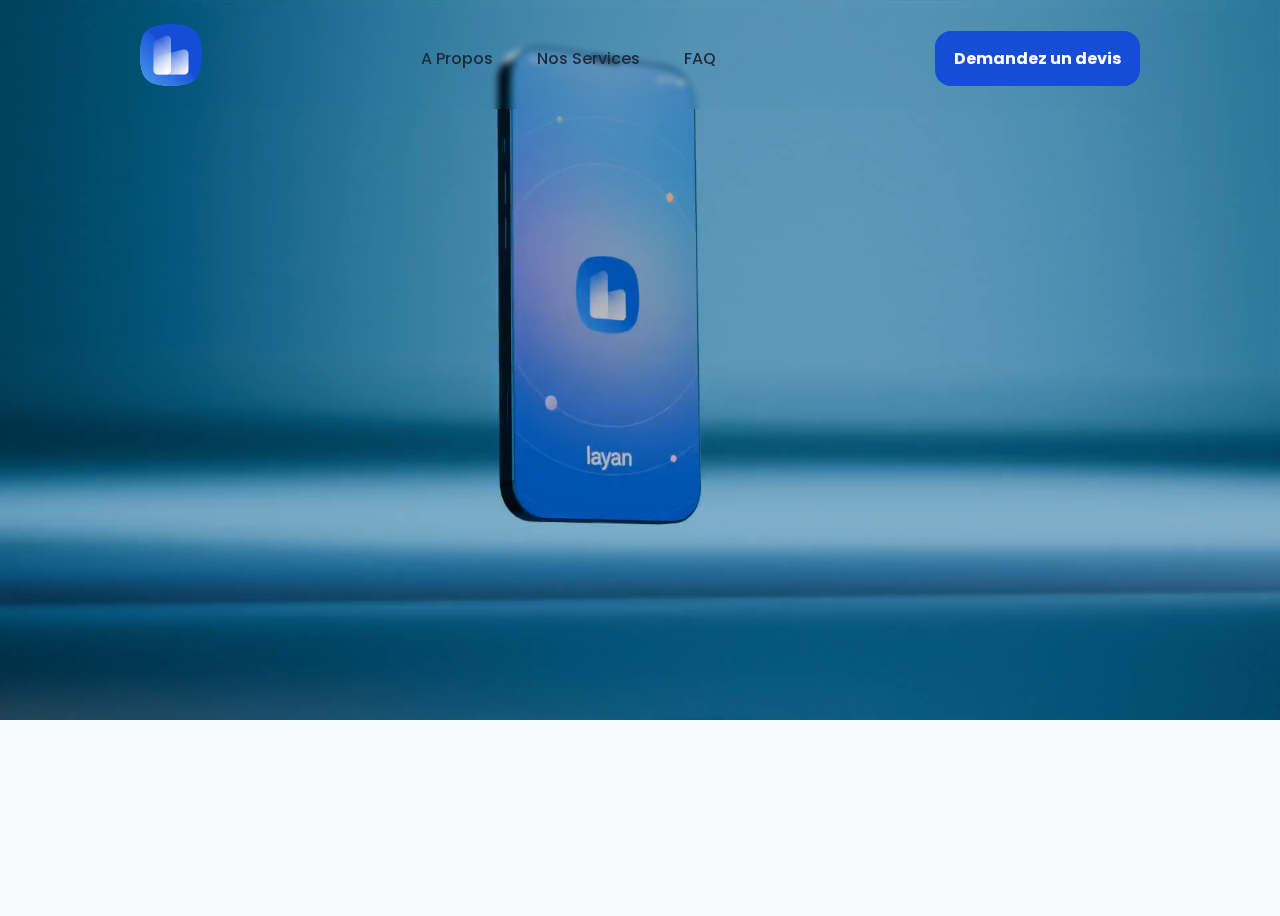
==== commit 2d380784: "Added animations" ====
--- a/index.html
+++ b/index.html
@@ -11,6 +11,9 @@
   />
 </head>
 <body>
+  <div class="video">
+    <video id="home-video" src="./assets/images/0001-0090.mp4" autoplay muted />
+  </div>
   <div class="mobile-nav" id="mobileNav">
     <a href="about.html">
       <li class="link">A Propos</li>
@@ -50,51 +53,53 @@
     </nav>
   </div>
 
+  <div class="fade-up-all">
+
   <img src="./assets/images/Radial Gradient.svg" alt="" class="top-gradient">
-  <div class="hero-section fade-up">
-    <div class="lines"></div>
+  <div class="hero-section fade-up-first">
+    <div class="lines dissapear"></div>
     <!-- <img src="./assets/images/gradient lines (1).svg" alt="" class="lines"> -->
     <h1>Bienvenue sur Layan</h1>
     <h2>Votre communauté à portée de main</h2>
-    <img class="finances-img" src="./assets/images/finances.png" alt="management de finances" />
-    <img src="./assets/images/complaints.png" alt="" class="complaints-img">
-    <img src="./assets/images/icons/avatar-icon.svg" alt="avatar" class="avatar-icon">
-    <img src="./assets/images/icons/settings-icon.svg" alt="settings" class="settings-icon">
-    <img src="./assets/images/icons/market-icon.svg" alt="market" class="market-icon">
-    <img src="./assets/images/elctricity-chip.svg" alt="" class="electricity-chip">
-  </div>
-
-
-  <div class="mockup-section">
     <img class="hero-phone-mockup" src="./assets/images/hero-phone-mockup.png" alt="">
-    <div class="top-half">
-      <p class="left fade-up" style="animation-delay: 0.2s;">
-        Chez Layan, nous croyons que la gestion de votre communauté résidentielle devrait être simple, intuitive et sécurisée.
-      </p>
-      <p class="right fade-up" style="animation-delay: 0.25s;">
-        Layan est l'application parfaite pour les syndics et les résidents, offrant des outils puissants pour améliorer la communication, la sécurité et la gestion quotidienne de votre copropriété.
-      </p>
-    </div>
+    <img class="finances-img dissapear hover-scale" src="./assets/images/finances.png" alt="management de finances" />
+    <img src="./assets/images/complaints.png" alt="" class="complaints-img dissapear hover-scale">
+    <img src="./assets/images/icons/avatar-icon.svg" alt="avatar" class="avatar-icon dissapear">
+    <img src="./assets/images/icons/settings-icon.svg" alt="settings" class="settings-icon dissapear">
+    <img src="./assets/images/icons/market-icon.svg" alt="market" class="market-icon dissapear">
+    <img src="./assets/images/elctricity-chip.svg" alt="" class="electricity-chip dissapear">
+  </div>
+
+
+  <div class="mockup-section fade-up-second">
     <div class="bottom-half">
       <h3>Simplifiez la Gestion de Votre Propriété avec Layan</h3>
-    </div>
-  </div>
-
-
-  <div class="speciality-section">
+      <div class="top-half">
+        <p class="left" style="animation-delay: 0.2s;">
+          Chez Layan, nous croyons que la gestion de votre communauté résidentielle devrait être simple, intuitive et sécurisée. Layan est l'application parfaite pour les syndics et les résidents, offrant des outils puissants pour améliorer la communication, la sécurité et la gestion quotidienne de votre copropriété.
+        </p>
+        <!-- <p class="right fade-up" style="animation-delay: 0.25s;">
+          
+        </p> -->
+      </div>
+    </div>
+  </div>
+
+
+  <div class="speciality-section fade-up">
     <h3>Pourquoi choisir Layan ?</h3>
 
-    <div class="top-half">
-      <img src="./assets/images/pages-mockup.png" alt="pages" class="pages-mockup-img">
+    <div class="top-half fade-up">
+      <video src="./assets/images/Layan multiple screens0000-0158.mkv" alt="pages" class="pages-mockup-gif" autoplay loop muted ></video>
       <div class="right">
-        <div class="card animate__animated  animate__backInUp">
+        <div class="card  fade-up">
           <div class="head">
             <h4>Gestion Intuitive des Tâches</h4>
             <img src="./assets/images/tasks-icon.svg" alt="tasks" class="icon">
           </div>
           <p>Suivez et gérez les tâches quotidiennes syndical avec facilité. Que ce soit pour la planification des réunions, la gestion des plaintes ou le suivi des paiements, Layan rend tout cela fluide avec son interface utilisateur élégante</p>
         </div>
-        <div class="card">
+        <div class="card fade-up">
           <div class="head">
             <h4>Entierement sécurisé</h4>
             <img src="./assets/images/icons/security-icon.svg" alt="tasks" class="icon">
@@ -111,7 +116,7 @@
       </div>
     </div>
 
-    <div class="bottom-half">
+    <div class="bottom-half fade-up">
       <div class="left">
         <h3>
           Accès Facile à une Gamme Étendue de Services
@@ -155,16 +160,16 @@
     </div>
   </div>
 
-  <div class="keys">
+  <div class="keys fade-up">
     <h2>Fonctionnalités Clés</h2>
     <div style="position: relative; padding-top: 4rem;">
-      <img src="./assets/images/main.png" alt="" class="main-img">
+      <img src="./assets/images/main.png" alt="" class="main-img fade-up">
       <img src="./assets/images/icons/tasks-circle-icon.svg" alt="" class="icon tasks">
       <img src="./assets/images/icons/settings-icon.svg" alt="" class="icon setting">
       <img src="./assets/images/icons/avatar-icon.svg" alt="" class="icon avatar">
       <img src="./assets/images/icons/market-icon.svg" alt="" class="icon market">
 
-      <div class="top-left">
+      <div class="top-left fade-up">
         <div class="text">
           <h3 style="color: #7E49FF;">Réservations des Espaces Communs</h3>
           <p>Simplifiez la réservation des espaces communs avec notre système de réservation en ligne.</p>
@@ -172,19 +177,19 @@
         <img src="./assets/images/arrow-br.svg" alt="">
       </div>
 
-      <div class="bottom-left">
+      <div class="bottom-left fade-up">
         <div class="text">
           <h3 style="color: #154DD7;">Gestion des Incidents</h3>
           <p>Reportez et suivez les incidents au sein de la copropriété sans effort.</p>
           <img src="./assets/images/arrow-tr.svg" alt="">
         </div>
-        <img src="./assets/images/incidents-img.png" alt="">
-      </div>
-
-      <div class="top-right">
+        <img src="./assets/images/incidents-img.png" alt="" class="hover-scale">
+      </div>
+
+      <div class="top-right fade-up">
         <div style="display: flex; flex-direction: column; align-items: flex-end; row-gap: 2rem;">
           <img src="./assets/images/arrow-bl.svg" alt="" width="70px">
-          <img src="./assets/images/dashboard-img.png" alt="">
+          <img src="./assets/images/dashboard-img.png" alt="" class="hover-scale">
         </div>
         <div class="text">
           <h3 style="color: #154DD7;">Dashboard Personnalisé</h3>
@@ -192,10 +197,10 @@
         </div>
       </div>
 
-      <div class="bottom-right">
+      <div class="bottom-right fade-up">
         <div style="display: flex; flex-direction: column; align-items: flex-end;">
 
-          <img src="./assets/images/payment.png" alt="">
+          <img src="./assets/images/payment.png" alt="" class="hover-scale">
           <img src="./assets/images/arrow-tl.svg" alt="" width="70px">
         </div>
         <div class="text">
@@ -206,19 +211,19 @@
     </div>
 
     <div>
-      <div class="text-mobile">
+      <div class="text-mobile fade-up">
         <h3 style="color: #7E49FF;">Réservations des Espaces Communs</h3>
         <p>Simplifiez la réservation des espaces communs avec notre système de réservation en ligne.</p>
       </div>
-      <div class="text-mobile">
+      <div class="text-mobile fade-up">
         <h3 style="color: #154DD7;">Gestion des Incidents</h3>
         <p>Reportez et suivez les incidents au sein de la copropriété sans effort.</p>
       </div>
-      <div class="text-mobile">
+      <div class="text-mobile fade-up">
         <h3 style="color: #154DD7;">Dashboard Personnalisé</h3>
         <p>Accédez rapidement à toutes les informations importantes dès votre connexion</p>
       </div>
-      <div class="text-mobile">
+      <div class="text-mobile fade-up">
         <h3 style="color: #7E49FF;">Module de Paiement</h3>
         <p>Gérez les cotisations et les paiements de manière sécurisée et transparente.</p>
       </div>
@@ -226,17 +231,17 @@
 
   </div>
 
-  <div class="testimonials test-home">
+  <div class="testimonials test-home fade-up">
     <h2>Ce Que Nos Utilisateurs Disent de Nous</h2>
     <div class="cards">
-      <div class="card card-1">
+      <div class="card card-1 fade-up hover-scale">
         <img src="./assets/images/person1.png" alt="person" class="person-left">
         <img src="./assets/images/icons/quote.svg" alt="quote" class="quote-icon">
         <p class="text">Layan a révolutionné la façon dont nous gérons notre résidence. C'est comme avoir un assistant personnel pour notre communauté!</p>
         <p class="name">Fatima Zahra</p>
         <p class="job-title">Gestionnaire de propriété</p>
       </div>
-      <div class="card card-2">
+      <div class="card card-2 fade-up hover-scale">
         <img src="./assets/images/person2.png" alt="person" class="person-right">
         <img src="./assets/images/icons/quote.svg" alt="quote" class="quote-icon">
         <p class="text">Grâce à Layan, les informations circulent librement et rapidement entre les résidents. Cela a vraiment aidé à renforcer le sentiment de communauté ici.</p>
@@ -246,7 +251,7 @@
     </div>
   </div>
 
-  <div class="download">
+  <div class="download fade-up">
     <img src="./assets/images/download-gardient.svg" alt="gradient" class="gradient">
     <img src="./assets/images/Logo-Mark.svg" alt="logo" class="logo">
     <h1>Téléchargez Layan Aujourd'hui et<br />Transformez la Gestion de Votre Copropriété</h1>
@@ -293,9 +298,10 @@
 
     <div class="bottom">
       <img src="./assets/images/Logo-Mark.svg" alt="logo">
-      <p>© 2024 Layan. All rights reserved.</p>
+      <p>© 2024 Layan. All rights reserved. Powered by <span style="color: blueviolet; font-weight: 600;">DIGLAND</span></p>
     </div>
   </footer>
+</div>
 
 
   
--- a/css/styles.css
+++ b/css/styles.css
@@ -183,6 +183,11 @@
   height: 100%;
 }
 
+.hero-section h1 {
+  font-size: var(--h2);
+  margin: 0;
+}
+
 .hero-section h2 {
   color: var(--white);
   margin: 0;
@@ -236,7 +241,7 @@
 .mockup-section {
   display: flex;
   flex-direction: column;
-  justify-content: space-between;
+  justify-content: flex-end;
   position: relative;
   height: 570px;
   margin: 0 6rem;
@@ -251,16 +256,15 @@
 
 .mockup-section .top-half {
   width: 100%;
-  height: 60vh;
-  display: flex;
-  flex-direction: row;
-  justify-content: space-between;
-}
+  display: flex;
+  flex-direction: row;
+  height: auto;
+  justify-content: center;}
 
 .mockup-section .top-half .left {
   margin-left: 4rem;
   align-self: center;
-  width: 25%;
+  width: 70%;
 }
 
 .mockup-section .top-half .right {
@@ -273,7 +277,7 @@
   background: linear-gradient(to top, var(--light) 75%, transparent);
   z-index: 8888;
   text-align: center;
-  padding: 1% 35%;
+  padding: 1% 0%;
 }
 
 
@@ -287,6 +291,15 @@
   align-items: center;
   background-color: var(--white);
   padding: 1.25rem 6rem;
+}
+
+.speciality-section .top-half .pages-mockup-gif {
+  width: 40% !important;
+  height: fit-content;
+  border-radius: var(--br-md);
+  filter: contrast(1.5);
+
+  /* transform: rotate(1deg); */
 }
 
 .speciality-section .top-half {
@@ -952,6 +965,12 @@
   flex-direction: column;
   z-index: 3;
   position: relative;
+}
+
+.services-hero h2 {
+  text-transform: uppercase;
+  font-size: var(--h3);
+  margin: 0;
 }
 
 .services {
@@ -1025,6 +1044,8 @@
   padding-top: 5rem;
   padding-bottom: 3rem;
   gap: 2rem;
+  padding-left: 2rem;
+  padding-right: 4rem;
 }
 
 .padded-white-section .second .title {
@@ -1045,7 +1066,7 @@
 }
 
 .padded-white-section .second .text p {
-  width: 70%;
+  width: 93%;
   z-index: 1;
 }
 
@@ -1057,6 +1078,10 @@
   z-index: 0;
 }
 
+.no-top-padding {
+  padding-top: 0;
+}
+
 
 .two-columns {
   display: flex;
@@ -1064,7 +1089,7 @@
   justify-content: space-between;
   padding-left: 8rem;
   padding-right: 8rem;
-  padding-top: 6rem;
+  /* padding-top: 6rem; */
   padding-bottom: 4rem;
   background: none;
 }
@@ -1073,8 +1098,8 @@
   text-align: center;
 }
 
-.two-columns .third {
-  padding-bottom: 6rem;
+.two-columns .fourth {
+  padding-bottom: 15rem;
 }
 
 .two-columns .third, .two-columns .fourth .half {
@@ -1122,6 +1147,7 @@
 .two-columns .fourth {
   display: flex;
   align-self: flex-end;
+  justify-content: center;
 }
 
 .two-columns .fourth .first-half{
@@ -1241,14 +1267,9 @@
   border-radius: var(--br-md);
   height: auto;
   cursor: pointer;
-  transition: height 0.3s ease;
-
-}
-
-/* details {
-  transition: height 0.3s ease;
-  height: auto; /* Set height to auto initially */
-
+  opacity: 0;
+  transition: all 0.9s ease;
+  overflow: hidden;}
 
 .faq-card details summary {
   font-weight: 600;
@@ -1258,20 +1279,29 @@
   justify-content: space-between;
 }
 
-.faq-card details summary::-webkit-details-marker {
+.faq-card details[open] summary h4:last-child {
+  transform: rotate(-180deg);
+}
+
+.faq-card summary {
+  cursor: pointer;
+  outline: none;
+}
+
+.faq-card p {
+  margin: 0;
+}
+
+.faq-card summary::-webkit-details-marker {
   display: none;
 }
 
-.faq-card details p {
-  font-size: var(--par);
-  margin-top: 1rem;
-  transition: height 0.3s ease;
-
-}
 
 .hero-phone-mockup {
   top: 85px;
   animation: anim 1.2s ease-out;
+  margin-top: 16rem;
+  z-index: 9;
 }
 
 @keyframes anim {
@@ -1318,8 +1348,8 @@
 .mobile-nav {
   position: fixed;
   top: 0;
-  right: 0;
-  width: 100%;
+  left: 0;
+  width: 100vw;
   height: 100vh;
   justify-content: center;
   align-items: center;
@@ -1327,7 +1357,7 @@
   flex-direction: column;
   background-color: var(--light);
   color: white;
-  z-index: 9999;
+  z-index: 99999;
   list-style: none;
   display: hidden;
   opacity: 0; /* Initial opacity */
@@ -1383,6 +1413,7 @@
 .hero-section {
   margin: 0;
   padding-top: 2rem;
+  height: 10vh;
 }
 
 .hero-section h1 {
@@ -1390,7 +1421,10 @@
 }
 
 .hero-section h2 {
-  font-size: 1rem;
+  text-align: center;
+  color: black;
+  font-weight: 400;
+  font-size: .75rem;
 }
 
 .hero-section .finances-img, .hero-section .complaints-img {
@@ -1436,12 +1470,13 @@
 
 .mockup-section {
   margin: 0;
-  height: 450px;
+  height: 340px;
   padding-top: 6rem;
 }
 
-.mockup-section .hero-phone-mockup {
-  transform: translateX(-50%) scale(0.5);
+.hero-phone-mockup {
+  transform: scale(0.5);
+  margin-top: -6rem;
 }
 
 .mockup-section .top-half {
@@ -1461,7 +1496,8 @@
 }
 
 .mockup-section .bottom-half {
-  padding: 0 4rem;
+  padding: 0 1rem;
+  z-index: 99;
 }
 
 
@@ -1479,7 +1515,11 @@
   width: 100%;
 }
 
-.speciality-section .top-half .pages-mockup-img {
+.speciality-section .top-half .pages-mockup-gif {
+  width: 100% !important;
+  margin-top: 1rem;
+  height: fit-content;
+  border-radius: var(--br-md);
   order: 2;
 }
 
@@ -1956,7 +1996,7 @@
 
 
 
-@media only screen and (max-width: 1028px) and (min-width: 768px) {
+@media only screen and (max-width: 1028px) and (min-width: 770px) {
 
 p {
   font-size: 1rem;
@@ -2031,9 +2071,10 @@
   align-items: center ;
 }
 
-.speciality-section .top-half .pages-mockup-img {
-  width: 38%;
+.speciality-section .top-half .pages-mockup-gif {
+  width: 40% !important;
   height: fit-content;
+  border-radius: var(--br-md);
 }
 
 .speciality-section .top-half .right {
@@ -2355,9 +2396,35 @@
 
 }
 
+@media only screen and (min-width: 1300px){
+  .test-home {
+    height: fit-content !important;
+  }
+
+  .test-home .card-2{
+    margin-top: 15rem;
+  }
+
+  .testimonials .cards .card .person-left {
+    right: -15% !important;
+}
+}
+
 
 
 @media only screen and (max-width: 600px) {
+
+  .dissapear {
+    display: none;
+  }
+
+  .keys .main-img ,.pages-mockup-gif{
+    height: auto;
+  }
+
+  .pages-mockup-gif {
+    width: 100%;
+  }
 
   
 .two-columns .fourth {
@@ -2430,15 +2497,15 @@
 }
 
 
-/* 
-* {
+
+/* * {
   outline: 1px red solid;
 } */
 
 @keyframes fadeUp {
   0% {
     opacity: 0;
-    transform: translateY(20px); /* Start slightly below */
+    transform: translateY(50px); /* Start slightly below */
   }
   100% {
     opacity: 1;
@@ -2448,6 +2515,52 @@
 
 /* Apply the animation to elements with the fade-up class */
 .fade-up {
-  animation: fadeUp 2s ease forwards; /* Adjust animation duration and easing */
-  opacity: 0; /* Start with opacity 0 */
+  opacity: 0;
+  transform: translateY(250px);
+  transition: all 1s ease;
+}
+
+.fade-up-first {
+  animation: fadeUp 1s ease;
+}
+
+.fade-up-second {
+  /* opacity: 0; */
+  animation: 2s ease fadeUp ;
+}
+
+
+.video {
+  position: absolute;
+  top: 0;
+  left: 0;
+  width: 100vw;
+  max-width: 100vw;
+  overflow-x: hidden;
+  height: 100vh;
+  object-fit: cover;
+  z-index: 99999;
+}
+
+.video video {
+  width: 100vw;
+  height: auto;
+  transition: all .5s ease;
+  /* position: sticky; */
+}
+
+.fade-up-all {
+  opacity: 0;
+  transform: translateY(100vh);
+  transition: all .3s ease;
+}
+
+.hover-scale:hover {
+  scale: 1.1;
+  transition: all 0.5s ease;
+}
+
+.invert-hover:hover {
+  background-color: var(--primary) !important;
+  color: white;
 }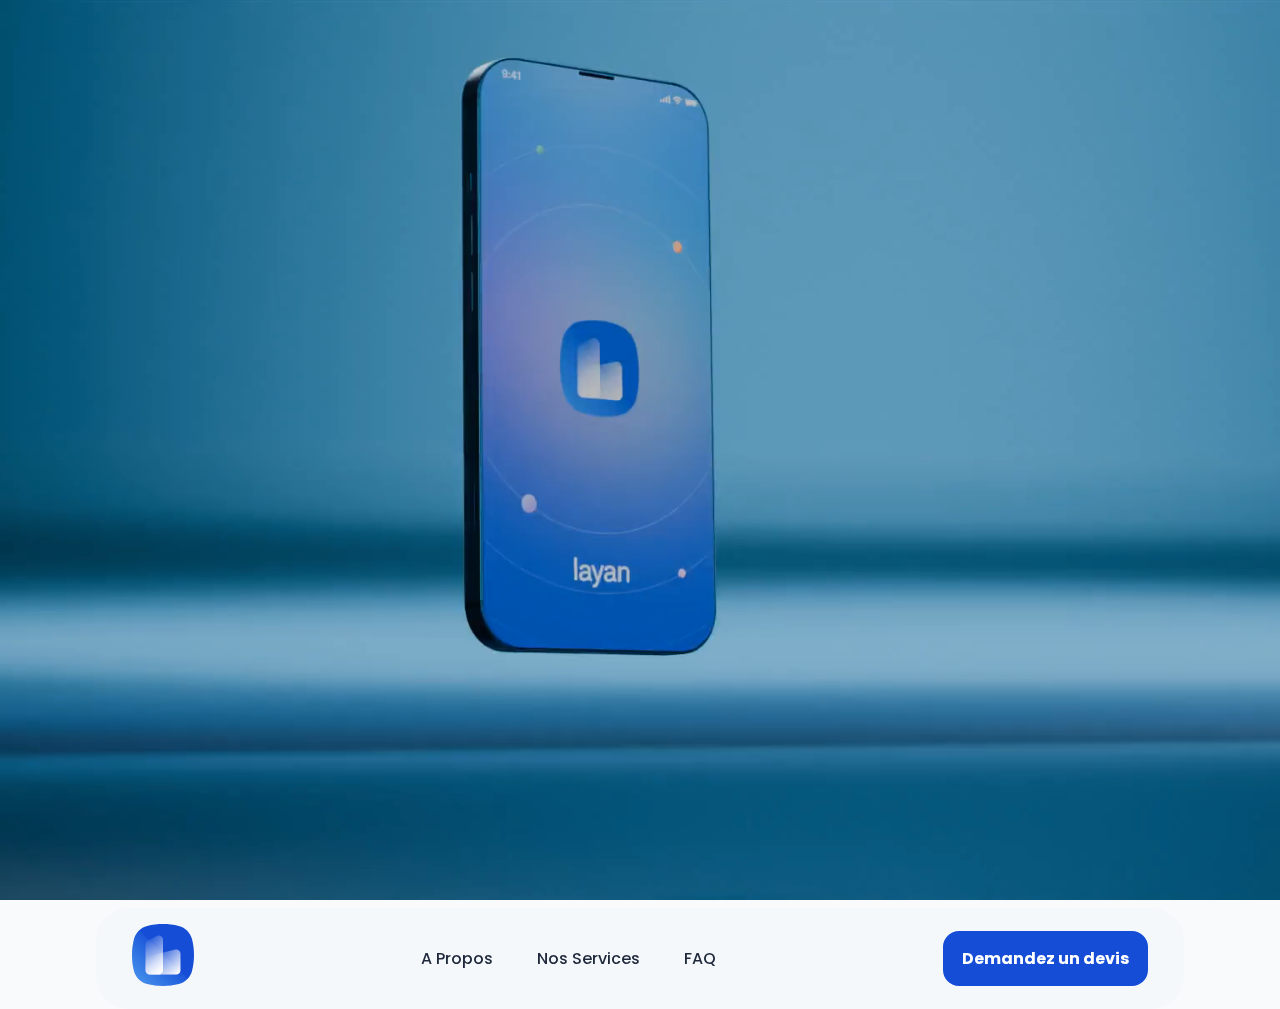
==== commit 972f2d67: "added mobile video" ====
--- a/index.html
+++ b/index.html
@@ -12,7 +12,7 @@
 </head>
 <body>
   <div class="video">
-    <video id="home-video" src="./assets/images/0001-0090.mp4" autoplay muted />
+    <video id="home-video" src="./assets/images/desktop-video.mp4" autoplay muted />
   </div>
   <div class="mobile-nav" id="mobileNav">
     <a href="about.html">
@@ -48,13 +48,13 @@
           Demandez un devis
         </button>
       </a>
-
+      
       <img src="./assets/images/icons/hamburger.png" alt="hamburger " class="menu-icon" id="menuIcon">
     </nav>
   </div>
-
+  
+  
   <div class="fade-up-all">
-
   <img src="./assets/images/Radial Gradient.svg" alt="" class="top-gradient">
   <div class="hero-section fade-up-first">
     <div class="lines dissapear"></div>
--- a/css/styles.css
+++ b/css/styles.css
@@ -51,6 +51,7 @@
   min-height: 100vh;
   overflow-x: hidden;
   max-width: 100vw;
+  margin: 0;
 }
 
 * {
@@ -1191,6 +1192,10 @@
   justify-content: flex-end;
 }
 
+.mobile-only {
+  display: none;
+}
+
 .padded-white-section .second .title .community {
   position: absolute;
   right: -25%;
@@ -1913,10 +1918,21 @@
   scale: 0.5;
 }
 
+.padded-white-section .second .title {
+  display: none;
+}
+
 .padded-white-section .second .title img {
   width: 25%;
 }
 
+.line-doodle {
+  display: none;
+}
+
+.mobile-only {
+  display: flex;
+}
 
 .two-columns {
   flex-direction: column;
@@ -1929,6 +1945,10 @@
   padding-bottom: 3rem;
 }
 
+.two-columns .fourth {
+  padding-bottom: 4rem;
+}
+
 .two-columns .third, .two-columns .fourth {
   width: 100%;
 }
@@ -1957,8 +1977,9 @@
   width: 90%;
 }
 
-.padded-white-section .second .cards-img {
-  width: 100%;
+.padded-white-section .cards-img img {
+  width: 100%;
+  height: fit-content;
 }
 
 .test-height .cards .card-1 .person-left {
@@ -2055,7 +2076,12 @@
 }
 
 .mockup-section .bottom-half {
-  padding: 1% 30%;
+  padding: 1% 17%;
+}
+
+
+.mockup-section .top-half .left {
+  width: 100%;
 }
 
 
@@ -2067,18 +2093,22 @@
   padding: 1.25rem 2rem;
 }
 
+
 .speciality-section .top-half {
   align-items: center ;
+  flex-direction: column;
+  row-gap: 1rem;
 }
 
 .speciality-section .top-half .pages-mockup-gif {
-  width: 40% !important;
+  width: 88% !important;
   height: fit-content;
   border-radius: var(--br-md);
 }
 
 .speciality-section .top-half .right {
-  width: 60%;
+  width: 100%;
+  padding-left: 0;
 }
 
 .speciality-section .bottom-half .right {
@@ -2193,7 +2223,7 @@
 
 .download {
   padding: 1rem;
-  padding-top: 10rem !important;
+  padding-top: 5rem !important;
 }
 
 .download .stores {
@@ -2248,12 +2278,26 @@
   padding: 1rem;
   border-radius: var(--br-md);
   display: flex;
-  flex-direction: row;
-  gap: 3rem;
+  flex-direction: column;
+  gap: 0;
+}
+
+section .mission .left {
+  order: 2;
+}
+
+section .mission .mission-illu {
+  width: 100%;
+  order: 1;
 }
 
 section .team .left, section .team .right {
   width: 48%;
+}
+
+section .team .left .team-img {
+  width: 100%;
+  height: auto;
 }
 
 
@@ -2271,6 +2315,11 @@
   justify-content: center;
 }
 
+.contact-img {
+  width: 100%;
+
+}
+
 .contact-container .left-side {
   display: flex;
   flex-direction: column;
@@ -2303,6 +2352,14 @@
   width: 120%;
 }
 
+.ga-1, .ga-2, .ga-3 {
+  height: -webkit-fill-available;
+}
+
+.two-columns .fourth {
+  padding-bottom: 0;
+}
+
 
 
 .two-columns {
@@ -2310,10 +2367,12 @@
   padding-left: 1rem;
   padding-right: 1rem;
   padding-top: 3rem;
+  margin-top: 3rem;
+  row-gap: 5rem;
 }
 
 .two-columns .third {
-  padding-bottom: 3rem;
+  /* padding-bottom: 3rem; */
 }
 
 .two-columns .third, .two-columns .fourth {
@@ -2531,7 +2590,7 @@
 
 
 .video {
-  position: absolute;
+  position: relative;
   top: 0;
   left: 0;
   width: 100vw;
@@ -2543,9 +2602,10 @@
 }
 
 .video video {
-  width: 100vw;
-  height: auto;
+  width: 100%;
+  height: 100%;
   transition: all .5s ease;
+  object-fit: cover;
   /* position: sticky; */
 }
 
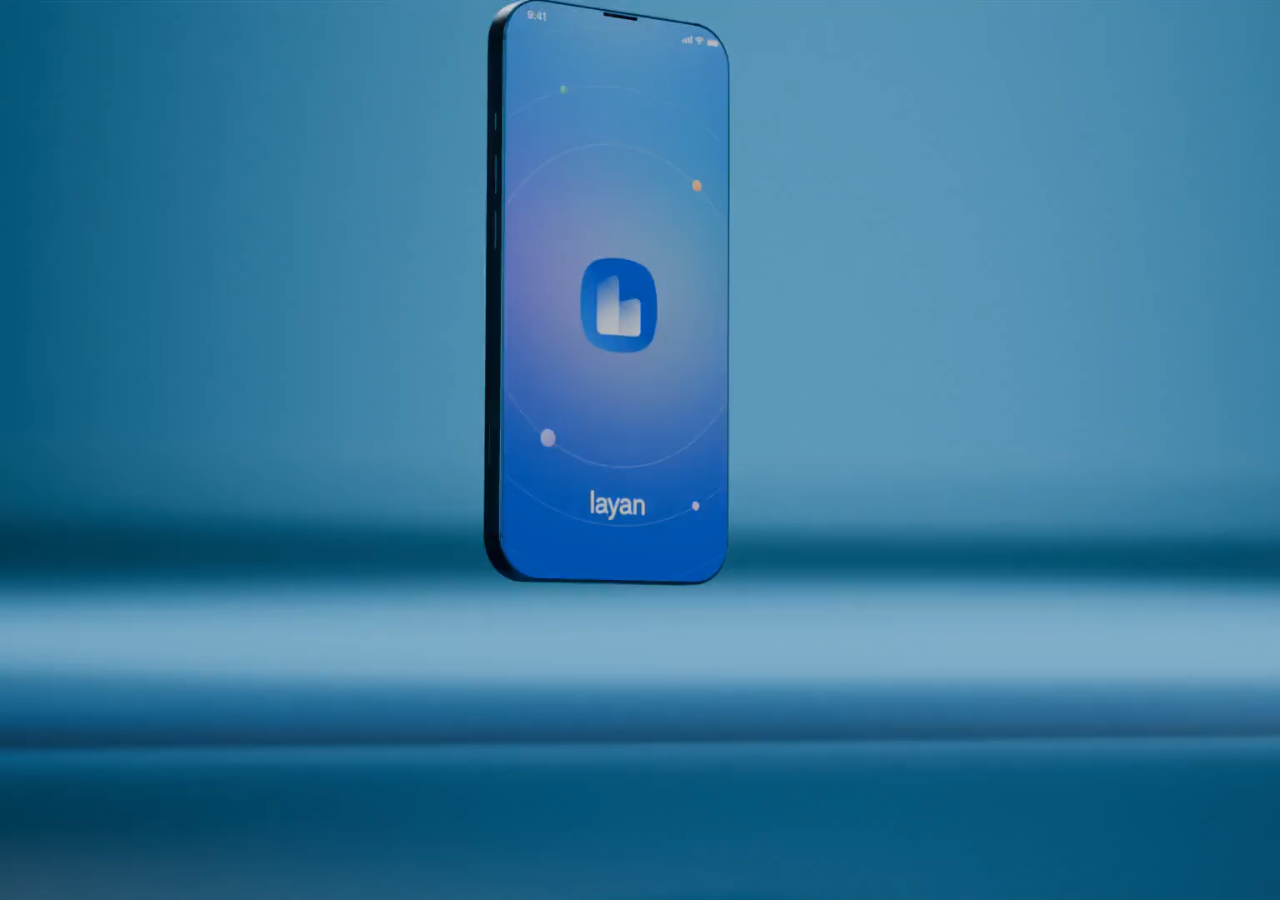
==== commit ff6842d9: "fix mp4" ====
--- a/index.html
+++ b/index.html
@@ -25,7 +25,7 @@
       <li class="link">FAQ</li>
     </a> 
   </div>
-  <div class="nav-container">
+  <div class="nav-container navigation">
     <nav>
       <div class="logo-container">
         <a href="index.html">
--- a/css/styles.css
+++ b/css/styles.css
@@ -1,3 +1,13 @@
+
+/*
+Theme Name: Layan
+Theme URI: layan.com
+Description: syndic web application
+Version: 1.0
+Author: Nada Nadir
+Author URI: #
+*/
+
 @import url('https://fonts.googleapis.com/css2?family=Poppins:ital,wght@0,100;0,200;0,300;0,400;0,500;0,600;0,700;0,800;0,900;1,100;1,200;1,300;1,400;1,500;1,600;1,700;1,800;1,900&display=swap');
 
 :root {
@@ -55,9 +65,15 @@
 }
 
 * {
+  -webkit-transition-property: all;
+  -o-transition-property: all;
   transition-property: all;
-  transition-timing-function: cubic-bezier(0.4, 0, 0.2, 1);
-  transition-duration: 150ms;
+  -webkit-transition-timing-function: ease;
+       -o-transition-timing-function: ease;
+          transition-timing-function: ease;
+  -webkit-transition-duration: .5s;
+       -o-transition-duration: .5s;
+          transition-duration: .5s;
 }
 
 
@@ -116,11 +132,21 @@
   border-radius: var(--br-lg);
   padding: 1rem 2.25rem;
   margin-top: 0.5rem;
-  display: flex;
-  flex-direction: row;
-  justify-content: space-between;
-  align-items: center;
-  backdrop-filter: blur(3px);
+  display: -webkit-box;
+  display: -ms-flexbox;
+  display: flex;
+  -webkit-box-orient: horizontal;
+  -webkit-box-direction: normal;
+      -ms-flex-direction: row;
+          flex-direction: row;
+  -webkit-box-pack: justify;
+      -ms-flex-pack: justify;
+          justify-content: space-between;
+  -webkit-box-align: center;
+      -ms-flex-align: center;
+          align-items: center;
+  -webkit-backdrop-filter: blur(3px);
+          backdrop-filter: blur(3px);
 }
 
 nav a {
@@ -128,9 +154,16 @@
 }
 
 .nav-links {
-  display: flex;
-  flex-direction: row;
-  column-gap: 2.75rem;
+  display: -webkit-box;
+  display: -ms-flexbox;
+  display: flex;
+  -webkit-box-orient: horizontal;
+  -webkit-box-direction: normal;
+      -ms-flex-direction: row;
+          flex-direction: row;
+  -webkit-column-gap: 2.75rem;
+     -moz-column-gap: 2.75rem;
+          column-gap: 2.75rem;
 }
 
 .nav-links li {
@@ -160,15 +193,24 @@
   position: absolute;
   top: 0;
   left: 50%;
-  transform: translateX(-50%);
+  -webkit-transform: translateX(-50%);
+      -ms-transform: translateX(-50%);
+          transform: translateX(-50%);
   z-index: -1;
 }
 
 .hero-section {
   height: 35vh;
-  display: flex;
-  flex-direction: column;
-  align-items: center;
+  display: -webkit-box;
+  display: -ms-flexbox;
+  display: flex;
+  -webkit-box-orient: vertical;
+  -webkit-box-direction: normal;
+      -ms-flex-direction: column;
+          flex-direction: column;
+  -webkit-box-align: center;
+      -ms-flex-align: center;
+          align-items: center;
   position: relative;
   padding-top: 5rem;
   margin: 0 6rem;
@@ -178,7 +220,7 @@
   position: absolute;
   bottom: -63%;
   left: 2%;
-  background: url(../assets/images/gradient\ lines\ \(1\).svg) center no-repeat;
+  background: url(/assets/images/gradient\ lines\ \(1\).svg) center no-repeat;
   background-blend-mode: multiply;
   width: 100%;
   height: 100%;
@@ -240,9 +282,16 @@
 /* Mockup Section */
 
 .mockup-section {
-  display: flex;
-  flex-direction: column;
-  justify-content: flex-end;
+  display: -webkit-box;
+  display: -ms-flexbox;
+  display: flex;
+  -webkit-box-orient: vertical;
+  -webkit-box-direction: normal;
+      -ms-flex-direction: column;
+          flex-direction: column;
+  -webkit-box-pack: end;
+      -ms-flex-pack: end;
+          justify-content: flex-end;
   position: relative;
   height: 570px;
   margin: 0 6rem;
@@ -252,29 +301,44 @@
 .mockup-section .hero-phone-mockup {
   position: absolute;
   left: 50%;
-  transform: translateX(-50%);
+  -webkit-transform: translateX(-50%);
+      -ms-transform: translateX(-50%);
+          transform: translateX(-50%);
 }
 
 .mockup-section .top-half {
   width: 100%;
-  display: flex;
-  flex-direction: row;
+  display: -webkit-box;
+  display: -ms-flexbox;
+  display: flex;
+  -webkit-box-orient: horizontal;
+  -webkit-box-direction: normal;
+      -ms-flex-direction: row;
+          flex-direction: row;
   height: auto;
-  justify-content: center;}
+  -webkit-box-pack: center;
+      -ms-flex-pack: center;
+          justify-content: center;}
 
 .mockup-section .top-half .left {
   margin-left: 4rem;
-  align-self: center;
+  -ms-flex-item-align: center;
+      -ms-grid-row-align: center;
+      align-self: center;
   width: 70%;
 }
 
 .mockup-section .top-half .right {
-  justify-self: end;
-  align-self: flex-end;
+  -ms-grid-column-align: end;
+      justify-self: end;
+  -ms-flex-item-align: end;
+      align-self: flex-end;
   width: 30%;
 }
 
 .mockup-section .bottom-half {
+  background: -webkit-gradient(linear, left bottom, left top, color-stop(75%, var(--light)), to(transparent));
+  background: -o-linear-gradient(bottom, var(--light) 75%, transparent);
   background: linear-gradient(to top, var(--light) 75%, transparent);
   z-index: 8888;
   text-align: center;
@@ -285,56 +349,93 @@
 /* Speciality Section */
 
 .speciality-section {
-  display: flex;
-  flex-direction: column;
+  display: -webkit-box;
+  display: -ms-flexbox;
+  display: flex;
+  -webkit-box-orient: vertical;
+  -webkit-box-direction: normal;
+      -ms-flex-direction: column;
+          flex-direction: column;
   row-gap: 6rem;
   margin-top: 2.5rem;
-  align-items: center;
+  -webkit-box-align: center;
+      -ms-flex-align: center;
+          align-items: center;
   background-color: var(--white);
   padding: 1.25rem 6rem;
 }
 
 .speciality-section .top-half .pages-mockup-gif {
   width: 40% !important;
+  height: -webkit-fit-content;
+  height: -moz-fit-content;
   height: fit-content;
   border-radius: var(--br-md);
-  filter: contrast(1.5);
+  -webkit-filter: contrast(1.5);
+          filter: contrast(1.5);
 
   /* transform: rotate(1deg); */
 }
 
 .speciality-section .top-half {
-  display: flex;
-  flex-direction: row;
+  display: -webkit-box;
+  display: -ms-flexbox;
+  display: flex;
+  -webkit-box-orient: horizontal;
+  -webkit-box-direction: normal;
+      -ms-flex-direction: row;
+          flex-direction: row;
 }
 
 .speciality-section .top-half .right {
-  display: flex;
-  flex-direction: column;
+  display: -webkit-box;
+  display: -ms-flexbox;
+  display: flex;
+  -webkit-box-orient: vertical;
+  -webkit-box-direction: normal;
+      -ms-flex-direction: column;
+          flex-direction: column;
   row-gap: 1.5rem;
   padding-left: 4rem;
 }
 
 .speciality-section .top-half .right .card:nth-child(2) {
-  transform: translateX(-2rem);
+  -webkit-transform: translateX(-2rem);
+      -ms-transform: translateX(-2rem);
+          transform: translateX(-2rem);
 }
 
 .speciality-section .top-half .right .card:nth-child(2):hover {
-  transform: none !important;
-  transform: scale(1.1) !important;
+  -webkit-transform: none !important;
+      -ms-transform: none !important;
+          transform: none !important;
+  -webkit-transform: scale(1.1) !important;
+      -ms-transform: scale(1.1) !important;
+          transform: scale(1.1) !important;
 }
 
 .speciality-section .top-half .right .card {
   padding: 0.75rem 1.5rem;
-  box-shadow: -0.5rem 0.5rem 25px rgba(105, 105, 105, 0.1);
+  -webkit-box-shadow: -0.5rem 0.5rem 25px rgba(105, 105, 105, 0.1);
+          box-shadow: -0.5rem 0.5rem 25px rgba(105, 105, 105, 0.1);
   border-radius: var(--br-md);
+}
+
+.speciality-section .top-half .right .card p {
+  -webkit-transition: all .5s ease;
+  -o-transition: all .5s ease;
+  transition: all .5s ease;
 }
 
 .speciality-section .top-half .right .card:hover {
   background-color: var(--primary);
   color: var(--white);
-  transform: translateX(-2rem);
-  transform: scale(1.1);
+  -webkit-transform: translateX(-2rem);
+      -ms-transform: translateX(-2rem);
+          transform: translateX(-2rem);
+  -webkit-transform: scale(1.1);
+      -ms-transform: scale(1.1);
+          transform: scale(1.1);
 }
 
 .speciality-section .top-half .right .card:hover .head h4{
@@ -350,9 +451,16 @@
 }
 
 .speciality-section .top-half .right .card .head {
-  display: flex;
-  flex-direction: row;
-  justify-content: space-between;
+  display: -webkit-box;
+  display: -ms-flexbox;
+  display: flex;
+  -webkit-box-orient: horizontal;
+  -webkit-box-direction: normal;
+      -ms-flex-direction: row;
+          flex-direction: row;
+  -webkit-box-pack: justify;
+      -ms-flex-pack: justify;
+          justify-content: space-between;
 }
 
 .speciality-section .top-half .right .card .head h4 {
@@ -364,10 +472,19 @@
 }
 
 .speciality-section .bottom-half {
-  display: flex;
-  flex-direction: row;
-  justify-content: space-between;
-  align-items: baseline;
+  display: -webkit-box;
+  display: -ms-flexbox;
+  display: flex;
+  -webkit-box-orient: horizontal;
+  -webkit-box-direction: normal;
+      -ms-flex-direction: row;
+          flex-direction: row;
+  -webkit-box-pack: justify;
+      -ms-flex-pack: justify;
+          justify-content: space-between;
+  -webkit-box-align: baseline;
+      -ms-flex-align: baseline;
+          align-items: baseline;
 }
 
 
@@ -377,6 +494,8 @@
 
 .speciality-section .bottom-half .left .btns-wrapper {
   margin-top: 2rem;
+  display: -webkit-box;
+  display: -ms-flexbox;
   display: flex;
   gap: .75rem;
 }
@@ -384,8 +503,13 @@
 .speciality-section .bottom-half .right {
   position: relative;
   width: 50%;
-  display: flex;
-  flex-direction: column;
+  display: -webkit-box;
+  display: -ms-flexbox;
+  display: flex;
+  -webkit-box-orient: vertical;
+  -webkit-box-direction: normal;
+      -ms-flex-direction: column;
+          flex-direction: column;
   row-gap: 1.75rem;
 }
 
@@ -400,18 +524,31 @@
   background-color: #0a319517;
   border-radius: var(--br-md);
   width: 35%;
+  height: -webkit-fit-content;
+  height: -moz-fit-content;
   height: fit-content;
-  display: flex;
-  flex-direction: column;
-  justify-content: center;
-  align-items: center;
+  display: -webkit-box;
+  display: -ms-flexbox;
+  display: flex;
+  -webkit-box-orient: vertical;
+  -webkit-box-direction: normal;
+      -ms-flex-direction: column;
+          flex-direction: column;
+  -webkit-box-pack: center;
+      -ms-flex-pack: center;
+          justify-content: center;
+  -webkit-box-align: center;
+      -ms-flex-align: center;
+          align-items: center;
   padding: 1.5rem;
   text-align: center;
   z-index: 2;
 }
 
 .speciality-section .bottom-half .right .card:hover {
-  transform: scale(1.1);
+  -webkit-transform: scale(1.1);
+      -ms-transform: scale(1.1);
+          transform: scale(1.1);
 }
 
 .speciality-section .bottom-half .right .card img {
@@ -425,10 +562,17 @@
 }
 
 .speciality-section .bottom-half .right .cards-container {
-  display: flex;
-  flex-direction: row;
-  width: 100%;
-  justify-content: space-between;
+  display: -webkit-box;
+  display: -ms-flexbox;
+  display: flex;
+  -webkit-box-orient: horizontal;
+  -webkit-box-direction: normal;
+      -ms-flex-direction: row;
+          flex-direction: row;
+  width: 100%;
+  -webkit-box-pack: justify;
+      -ms-flex-pack: justify;
+          justify-content: space-between;
 }
 
 
@@ -437,20 +581,36 @@
 /* Keys */
 
 .keys {
-  display: flex;
-  flex-direction: column;
-  justify-content: center;
-  align-items: center;
+  display: -webkit-box;
+  display: -ms-flexbox;
+  display: flex;
+  -webkit-box-orient: vertical;
+  -webkit-box-direction: normal;
+      -ms-flex-direction: column;
+          flex-direction: column;
+  -webkit-box-pack: center;
+      -ms-flex-pack: center;
+          justify-content: center;
+  -webkit-box-align: center;
+      -ms-flex-align: center;
+          align-items: center;
   padding-top: 5rem;
   position: relative;
-  background: url(../assets/images/keys-shape.svg) top no-repeat;
+  background: url(/assets/images/keys-shape.svg) top no-repeat;
   overflow: hidden;
 }
 
 .keys .top-left {
   position: absolute;
-  display: flex;
-  flex-direction: row;
+  display: -webkit-box;
+  display: -ms-flexbox;
+  display: flex;
+  -webkit-box-orient: horizontal;
+  -webkit-box-direction: normal;
+      -ms-flex-direction: row;
+          flex-direction: row;
+  width: -webkit-fit-content;
+  width: -moz-fit-content;
   width: fit-content;
   top: 0;
   left: -70%;
@@ -499,8 +659,15 @@
 
 .keys .bottom-left {
   position: absolute;
-  display: flex;
-  flex-direction: row;
+  display: -webkit-box;
+  display: -ms-flexbox;
+  display: flex;
+  -webkit-box-orient: horizontal;
+  -webkit-box-direction: normal;
+      -ms-flex-direction: row;
+          flex-direction: row;
+  width: -webkit-fit-content;
+  width: -moz-fit-content;
   width: fit-content;
   bottom: 10%;
   left: -70%;
@@ -508,8 +675,15 @@
 
 .keys .top-right {
   position: absolute;
-  display: flex;
-  flex-direction: row;
+  display: -webkit-box;
+  display: -ms-flexbox;
+  display: flex;
+  -webkit-box-orient: horizontal;
+  -webkit-box-direction: normal;
+      -ms-flex-direction: row;
+          flex-direction: row;
+  width: -webkit-fit-content;
+  width: -moz-fit-content;
   width: fit-content;
   top: 0;
   right: -120%;
@@ -517,8 +691,15 @@
 
 .keys .bottom-right {
   position: absolute;
-  display: flex;
-  flex-direction: row;
+  display: -webkit-box;
+  display: -ms-flexbox;
+  display: flex;
+  -webkit-box-orient: horizontal;
+  -webkit-box-direction: normal;
+      -ms-flex-direction: row;
+          flex-direction: row;
+  width: -webkit-fit-content;
+  width: -moz-fit-content;
   width: fit-content;
   gap: 1rem;
   bottom: 35%;
@@ -526,6 +707,8 @@
 }
 
 .keys img {
+  height: -webkit-fit-content;
+  height: -moz-fit-content;
   height: fit-content;
 }
 
@@ -541,10 +724,17 @@
 
 .testimonials {
   background-color: var(--white);
-  display: flex;
-  flex-direction: column;
+  display: -webkit-box;
+  display: -ms-flexbox;
+  display: flex;
+  -webkit-box-orient: vertical;
+  -webkit-box-direction: normal;
+      -ms-flex-direction: column;
+          flex-direction: column;
   row-gap: 3rem;
-  align-items: center;
+  -webkit-box-align: center;
+      -ms-flex-align: center;
+          align-items: center;
   padding-top: 3rem;
   height: 70vh;
   padding-left: 6rem;
@@ -556,23 +746,38 @@
 }
 
 .testimonials .cards {
-  display: flex;
-  flex-direction: row;
+  display: -webkit-box;
+  display: -ms-flexbox;
+  display: flex;
+  -webkit-box-orient: horizontal;
+  -webkit-box-direction: normal;
+      -ms-flex-direction: row;
+          flex-direction: row;
   row-gap: 2rem;
   height: 100%;
-  justify-content: space-between;
+  -webkit-box-pack: justify;
+      -ms-flex-pack: justify;
+          justify-content: space-between;
 }
 
 .testimonials .cards .card {
   position: relative;
   background-color: #0a31950b;
   padding: 2rem;
-  display: flex;
-  flex-direction: column;
+  display: -webkit-box;
+  display: -ms-flexbox;
+  display: flex;
+  -webkit-box-orient: vertical;
+  -webkit-box-direction: normal;
+      -ms-flex-direction: column;
+          flex-direction: column;
   width: 35%;
+  height: -webkit-fit-content;
+  height: -moz-fit-content;
   height: fit-content;
   border-radius: var(--br-lg);
-  box-shadow: -0.5rem 0.5rem 15px rgba(105, 105, 105, 0.105);
+  -webkit-box-shadow: -0.5rem 0.5rem 15px rgba(105, 105, 105, 0.105);
+          box-shadow: -0.5rem 0.5rem 15px rgba(105, 105, 105, 0.105);
 }
 
 
@@ -597,7 +802,8 @@
 }
 
 .testimonials .cards .card-2 {
-  align-self: flex-end;
+  -ms-flex-item-align: end;
+      align-self: flex-end;
 }
 
 .testimonials .cards .card-1 {
@@ -628,9 +834,16 @@
 
 .download {
   position: relative;
-  display: flex;
-  flex-direction: column;
-  align-items: center;
+  display: -webkit-box;
+  display: -ms-flexbox;
+  display: flex;
+  -webkit-box-orient: vertical;
+  -webkit-box-direction: normal;
+      -ms-flex-direction: column;
+          flex-direction: column;
+  -webkit-box-align: center;
+      -ms-flex-align: center;
+          align-items: center;
   padding: 9rem;
   text-align: center;
   background-color: var(--white);
@@ -652,6 +865,8 @@
 
 .download .stores {
   margin-top: 2rem;
+  display: -webkit-box;
+  display: -ms-flexbox;
   display: flex;
   gap: 1rem;
 }
@@ -660,17 +875,29 @@
 /* Footer */
 
 footer {
-  display: flex;
-  flex-direction: column;
+  display: -webkit-box;
+  display: -ms-flexbox;
+  display: flex;
+  -webkit-box-orient: vertical;
+  -webkit-box-direction: normal;
+      -ms-flex-direction: column;
+          flex-direction: column;
   row-gap: 5rem;
   background-color: var(--white);
   padding: 2rem 5rem;
 }
 
 footer .top {
-  display: flex;
-  flex-direction: row;
-  justify-content: space-between;
+  display: -webkit-box;
+  display: -ms-flexbox;
+  display: flex;
+  -webkit-box-orient: horizontal;
+  -webkit-box-direction: normal;
+      -ms-flex-direction: row;
+          flex-direction: row;
+  -webkit-box-pack: justify;
+      -ms-flex-pack: justify;
+          justify-content: space-between;
   padding-right: 7rem;
 }
 
@@ -700,9 +927,16 @@
 }
 
 footer .bottom {
-  display: flex;
-  flex-direction: row;
-  justify-content: space-between;
+  display: -webkit-box;
+  display: -ms-flexbox;
+  display: flex;
+  -webkit-box-orient: horizontal;
+  -webkit-box-direction: normal;
+      -ms-flex-direction: row;
+          flex-direction: row;
+  -webkit-box-pack: justify;
+      -ms-flex-pack: justify;
+          justify-content: space-between;
 }
 
 footer .bottom img {
@@ -721,16 +955,28 @@
 
 .contact-container {
   margin-top: 3rem;
-  display: flex;
-  flex-direction: row;
+  display: -webkit-box;
+  display: -ms-flexbox;
+  display: flex;
+  -webkit-box-orient: horizontal;
+  -webkit-box-direction: normal;
+      -ms-flex-direction: row;
+          flex-direction: row;
   padding: 1rem 4rem;
   gap: 8rem;
-  justify-content: center;
+  -webkit-box-pack: center;
+      -ms-flex-pack: center;
+          justify-content: center;
 }
 
 .contact-container .left-side {
-  display: flex;
-  flex-direction: column;
+  display: -webkit-box;
+  display: -ms-flexbox;
+  display: flex;
+  -webkit-box-orient: vertical;
+  -webkit-box-direction: normal;
+      -ms-flex-direction: column;
+          flex-direction: column;
   width: 40%;
 }
 
@@ -744,43 +990,74 @@
 }
 
 .contact-container .left-side form {
-  display: flex;
-  flex-direction: column;
+  display: -webkit-box;
+  display: -ms-flexbox;
+  display: flex;
+  -webkit-box-orient: vertical;
+  -webkit-box-direction: normal;
+      -ms-flex-direction: column;
+          flex-direction: column;
   margin-top: 2rem;
 }
 
-.contact-container .left-side form label {
+.contact-container .left-side .wpcf7 label {
   margin-top: 1rem;
-  margin-bottom: .5rem;
-}
-
-.contact-container .left-side form input {
+}
+
+.contact-container .left-side .wpcf7 input {
   height: 50px;
 }
 
-.contact-container .left-side form input, textarea {
+.contact-container .left-side .wpcf7 textarea, .wpcf7 input {
   border-radius: var(--par);
   border: 1px #D0D5DD solid;
   background-color: #0a31950e;
   outline: none;
   padding-left: 1rem;
+  width: 100%;
+  margin-bottom: .5rem;
 }
 
 .contact-container .left-side form .name {
-  display: flex;
-  flex-direction: row;
+  display: -webkit-box;
+  display: -ms-flexbox;
+  display: flex;
+  -webkit-box-orient: horizontal;
+  -webkit-box-direction: normal;
+      -ms-flex-direction: row;
+          flex-direction: row;
   width: 100%;
   gap: 1rem;
 }
 
 .contact-container .left-side form .name .firstname {
-  display: flex;
-  flex-direction: column;
+  display: -webkit-box;
+  display: -ms-flexbox;
+  display: flex;
+  -webkit-box-orient: vertical;
+  -webkit-box-direction: normal;
+      -ms-flex-direction: column;
+          flex-direction: column;
   width: 50%;
 }
 
-.contact-container .left-side .btn-primary {
+.contact-container .left-side .wpcf7 input[type="submit"] {
   margin-top: 2rem;
+  padding: 0.75rem 1rem;
+  background-color: var(--primary);
+  color: var(--white);
+  border-radius: var(--br-md);
+  font-weight: bold;
+  font-size: var(--button);
+  font-family: inherit;
+  border: 3px solid var(--primary);
+  cursor: pointer;
+}
+
+.contact-container .left-side .wpcf7 input[type="submit"]:hover {
+  border: 3px solid var(--primary);
+  background-color: transparent;
+  color: var(--primary);
 }
 
 
@@ -791,8 +1068,13 @@
 section {
   padding: 8rem;
   padding-top: 0;
-  display: flex;
-  flex-direction: column;
+  display: -webkit-box;
+  display: -ms-flexbox;
+  display: flex;
+  -webkit-box-orient: vertical;
+  -webkit-box-direction: normal;
+      -ms-flex-direction: column;
+          flex-direction: column;
   background-color: var(--white);
   z-index: 3;
   position: relative;
@@ -804,8 +1086,12 @@
 
 .about-hero {
   z-index: 1;
-  display: flex;
-  justify-content: center;
+  display: -webkit-box;
+  display: -ms-flexbox;
+  display: flex;
+  -webkit-box-pack: center;
+      -ms-flex-pack: center;
+          justify-content: center;
   position: relative;
 }
 
@@ -814,6 +1100,8 @@
   bottom: 0;
   width: 100%;
   height: 20%;
+  background: -webkit-gradient(linear, left bottom, left top, color-stop(75%, var(--white)), to(transparent));
+  background: -o-linear-gradient(bottom, var(--white) 75%, transparent);
   background: linear-gradient(to top, var(--white) 75%, transparent);
 }
 
@@ -821,9 +1109,16 @@
   padding: 1.5rem;
   /* background-color: #7d49ff0c; */
   border-radius: var(--br-md);
-  display: flex;
-  flex-direction: column;
-  align-items: center;
+  display: -webkit-box;
+  display: -ms-flexbox;
+  display: flex;
+  -webkit-box-orient: vertical;
+  -webkit-box-direction: normal;
+      -ms-flex-direction: column;
+          flex-direction: column;
+  -webkit-box-align: center;
+      -ms-flex-align: center;
+          align-items: center;
   text-align: center;
 }
 
@@ -834,8 +1129,13 @@
 section .mission {
   padding: 2rem;
   border-radius: var(--br-md);
-  display: flex;
-  flex-direction: row;
+  display: -webkit-box;
+  display: -ms-flexbox;
+  display: flex;
+  -webkit-box-orient: horizontal;
+  -webkit-box-direction: normal;
+      -ms-flex-direction: row;
+          flex-direction: row;
   gap: 3rem;
 }
 
@@ -846,10 +1146,17 @@
 }
 
 section .mission .left .text {
-  display: flex;
-  flex-direction: column;
+  display: -webkit-box;
+  display: -ms-flexbox;
+  display: flex;
+  -webkit-box-orient: vertical;
+  -webkit-box-direction: normal;
+      -ms-flex-direction: column;
+          flex-direction: column;
   gap: 2rem;
-  justify-content: space-between;
+  -webkit-box-pack: justify;
+      -ms-flex-pack: justify;
+          justify-content: space-between;
   width: 90%;
 }
 
@@ -863,23 +1170,44 @@
 }
 
 section .values {
-  display: flex;
-  flex-direction: column;
-  align-items: center;
+  display: -webkit-box;
+  display: -ms-flexbox;
+  display: flex;
+  -webkit-box-orient: vertical;
+  -webkit-box-direction: normal;
+      -ms-flex-direction: column;
+          flex-direction: column;
+  -webkit-box-align: center;
+      -ms-flex-align: center;
+          align-items: center;
 }
 
 section .values .cards {
-  display: flex;
-  flex-direction: row;
-  justify-content: space-between;
+  display: -webkit-box;
+  display: -ms-flexbox;
+  display: flex;
+  -webkit-box-orient: horizontal;
+  -webkit-box-direction: normal;
+      -ms-flex-direction: row;
+          flex-direction: row;
+  -webkit-box-pack: justify;
+      -ms-flex-pack: justify;
+          justify-content: space-between;
   margin-top: 2rem;
   gap: 1.5rem;
 }
 
 section .values .cards .card {
-  display: flex;
-  flex-direction: column;
-  align-items: center;
+  display: -webkit-box;
+  display: -ms-flexbox;
+  display: flex;
+  -webkit-box-orient: vertical;
+  -webkit-box-direction: normal;
+      -ms-flex-direction: column;
+          flex-direction: column;
+  -webkit-box-align: center;
+      -ms-flex-align: center;
+          align-items: center;
   text-align: center;
   background-color: #7d49ff0c;
   border-radius: var(--br-md);
@@ -901,9 +1229,15 @@
 
 
 section .team {
-  display: flex;
-  flex-direction: row;
-  justify-content: space-around;
+  display: -webkit-box;
+  display: -ms-flexbox;
+  display: flex;
+  -webkit-box-orient: horizontal;
+  -webkit-box-direction: normal;
+      -ms-flex-direction: row;
+          flex-direction: row;
+  -ms-flex-pack: distribute;
+      justify-content: space-around;
   padding-top: 8rem;
 }
 
@@ -931,16 +1265,25 @@
 section .team .right .cards .bg-color {
   border-radius: var(--br-md);
   background-color: #0a31950b;
-  transform: translateX(1.5rem);
+  -webkit-transform: translateX(1.5rem);
+      -ms-transform: translateX(1.5rem);
+          transform: translateX(1.5rem);
   padding: 1.5rem;
 
 }
 
 section .team .right .cards .card .title {
-  display: flex;
-  flex-direction: row;
+  display: -webkit-box;
+  display: -ms-flexbox;
+  display: flex;
+  -webkit-box-orient: horizontal;
+  -webkit-box-direction: normal;
+      -ms-flex-direction: row;
+          flex-direction: row;
   gap: .5rem;
-  align-items: center;
+  -webkit-box-align: center;
+      -ms-flex-align: center;
+          align-items: center;
   margin-bottom: 1rem;
 }
 
@@ -959,11 +1302,24 @@
 
 /* Services */
 
+.mobile-version {
+  display: none;
+}
+
+.desktop {
+  display: block;
+}
+
 .services-hero {
   padding: 8rem 24rem;
   text-align: center;
-  display: flex;
-  flex-direction: column;
+  display: -webkit-box;
+  display: -ms-flexbox;
+  display: flex;
+  -webkit-box-orient: vertical;
+  -webkit-box-direction: normal;
+      -ms-flex-direction: column;
+          flex-direction: column;
   z-index: 3;
   position: relative;
 }
@@ -979,9 +1335,15 @@
 }
 
 .services .first .top {
-  display: flex;
-  flex-direction: row;
-  justify-content: space-around;
+  display: -webkit-box;
+  display: -ms-flexbox;
+  display: flex;
+  -webkit-box-orient: horizontal;
+  -webkit-box-direction: normal;
+      -ms-flex-direction: row;
+          flex-direction: row;
+  -ms-flex-pack: distribute;
+      justify-content: space-around;
 }
 
 .services .first .top .left .title {
@@ -996,7 +1358,8 @@
   border-radius: var(--br-md);
   width: 30%;
   padding: 1rem;
-  box-shadow: var(--shadow);
+  -webkit-box-shadow: var(--shadow);
+          box-shadow: var(--shadow);
   color: var(--primary);
   text-align: center;
   left: 10%;
@@ -1007,9 +1370,15 @@
 }
 
 .services .first .bottom {
-  display: flex;
-  flex-direction: row;
-  justify-content: space-around;
+  display: -webkit-box;
+  display: -ms-flexbox;
+  display: flex;
+  -webkit-box-orient: horizontal;
+  -webkit-box-direction: normal;
+      -ms-flex-direction: row;
+          flex-direction: row;
+  -ms-flex-pack: distribute;
+      justify-content: space-around;
   gap: 1rem;
   margin-top: 2rem;
 }
@@ -1040,8 +1409,13 @@
 
 .padded-white-section .second {
   position: relative;
-  display: flex;
-  flex-direction: row;
+  display: -webkit-box;
+  display: -ms-flexbox;
+  display: flex;
+  -webkit-box-orient: horizontal;
+  -webkit-box-direction: normal;
+      -ms-flex-direction: row;
+          flex-direction: row;
   padding-top: 5rem;
   padding-bottom: 3rem;
   gap: 2rem;
@@ -1056,13 +1430,21 @@
 }
 
 .padded-white-section .second .title .title-text {
+  width: -webkit-fit-content;
+  width: -moz-fit-content;
   width: fit-content;
 }
 
 .padded-white-section .second .text {
-  display: flex;
-  align-items: center;
-  justify-content: center;
+  display: -webkit-box;
+  display: -ms-flexbox;
+  display: flex;
+  -webkit-box-align: center;
+      -ms-flex-align: center;
+          align-items: center;
+  -webkit-box-pack: center;
+      -ms-flex-pack: center;
+          justify-content: center;
   position: relative;
 }
 
@@ -1085,9 +1467,16 @@
 
 
 .two-columns {
-  display: flex;
-  flex-direction: column;
-  justify-content: space-between;
+  display: -webkit-box;
+  display: -ms-flexbox;
+  display: flex;
+  -webkit-box-orient: vertical;
+  -webkit-box-direction: normal;
+      -ms-flex-direction: column;
+          flex-direction: column;
+  -webkit-box-pack: justify;
+      -ms-flex-pack: justify;
+          justify-content: space-between;
   padding-left: 8rem;
   padding-right: 8rem;
   /* padding-top: 6rem; */
@@ -1108,8 +1497,13 @@
 }
 
 .two-columns .third .top {
-  display: flex;
-  flex-direction: row;
+  display: -webkit-box;
+  display: -ms-flexbox;
+  display: flex;
+  -webkit-box-orient: horizontal;
+  -webkit-box-direction: normal;
+      -ms-flex-direction: row;
+          flex-direction: row;
   margin-bottom: 3rem;
 }
 
@@ -1119,7 +1513,8 @@
 
 .two-columns .third .top .right .title-text, .two-columns .fourth .top .title-text {
   background-color: #7d49ff;
-  box-shadow: var(--shadow);
+  -webkit-box-shadow: var(--shadow);
+          box-shadow: var(--shadow);
   position: absolute;
   padding: 1rem;
   color: var(--white);
@@ -1130,8 +1525,11 @@
 }
 
 .two-columns .third {
-  display: flex;
-    justify-content: space-around;
+  display: -webkit-box;
+  display: -ms-flexbox;
+  display: flex;
+    -ms-flex-pack: distribute;
+        justify-content: space-around;
     width: 100% !important;
 }
 
@@ -1146,9 +1544,14 @@
 }
 
 .two-columns .fourth {
-  display: flex;
-  align-self: flex-end;
-  justify-content: center;
+  display: -webkit-box;
+  display: -ms-flexbox;
+  display: flex;
+  -ms-flex-item-align: end;
+      align-self: flex-end;
+  -webkit-box-pack: center;
+      -ms-flex-pack: center;
+          justify-content: center;
 }
 
 .two-columns .fourth .first-half{
@@ -1163,17 +1566,23 @@
 }
 
 .ga-1 {
-  transform: rotate(-6deg);
+  -webkit-transform: rotate(-6deg);
+      -ms-transform: rotate(-6deg);
+          transform: rotate(-6deg);
   right: 63%;
 }
 
 .ga-2 {
-  transform: rotate(7deg);
+  -webkit-transform: rotate(7deg);
+      -ms-transform: rotate(7deg);
+          transform: rotate(7deg);
   right: 10%;
 }
 
 .ga-3 {
-  transform: rotate(0deg);
+  -webkit-transform: rotate(0deg);
+      -ms-transform: rotate(0deg);
+          transform: rotate(0deg);
   right: 41%;
 }
 
@@ -1187,9 +1596,16 @@
 }
 
 .two-columns .fourth .top .left {
-  display: flex;
-  flex-direction: row;
-  justify-content: flex-end;
+  display: -webkit-box;
+  display: -ms-flexbox;
+  display: flex;
+  -webkit-box-orient: horizontal;
+  -webkit-box-direction: normal;
+      -ms-flex-direction: row;
+          flex-direction: row;
+  -webkit-box-pack: end;
+      -ms-flex-pack: end;
+          justify-content: flex-end;
 }
 
 .mobile-only {
@@ -1205,7 +1621,10 @@
 
 
 .services-test {
-  flex-direction: column !important;
+  -webkit-box-orient: vertical !important;
+  -webkit-box-direction: normal !important;
+      -ms-flex-direction: column !important;
+          flex-direction: column !important;
   margin-top: 4rem;
 }
 
@@ -1218,6 +1637,8 @@
 }
 
 .test-height {
+  height: -webkit-fit-content !important;
+  height: -moz-fit-content !important;
   height: fit-content !important;
   row-gap: 0;
 }
@@ -1231,10 +1652,19 @@
 .faq {
   padding-top: 3rem;
   padding-bottom: 6rem;
-  display: flex;
-  flex-direction: column;
-  justify-content: center;
-  align-items: center;
+  display: -webkit-box;
+  display: -ms-flexbox;
+  display: flex;
+  -webkit-box-orient: vertical;
+  -webkit-box-direction: normal;
+      -ms-flex-direction: column;
+          flex-direction: column;
+  -webkit-box-pack: center;
+      -ms-flex-pack: center;
+          justify-content: center;
+  -webkit-box-align: center;
+      -ms-flex-align: center;
+          align-items: center;
   position: relative;
 }
 
@@ -1252,16 +1682,26 @@
 
 .faq-container {
   margin-top: 3rem;
-  display: flex;
-  flex-direction: column;
+  display: -webkit-box;
+  display: -ms-flexbox;
+  display: flex;
+  -webkit-box-orient: vertical;
+  -webkit-box-direction: normal;
+      -ms-flex-direction: column;
+          flex-direction: column;
   row-gap: 2rem;
   padding-left: 12rem;
   padding-right: 12rem;
 }
 
 .faq-row {
-  display: flex;
-  flex-direction: row;
+  display: -webkit-box;
+  display: -ms-flexbox;
+  display: flex;
+  -webkit-box-orient: horizontal;
+  -webkit-box-direction: normal;
+      -ms-flex-direction: row;
+          flex-direction: row;
   gap: 2rem;
 }
 
@@ -1273,19 +1713,30 @@
   height: auto;
   cursor: pointer;
   opacity: 0;
+  -webkit-transition: all 0.9s ease;
+  -o-transition: all 0.9s ease;
   transition: all 0.9s ease;
   overflow: hidden;}
 
 .faq-card details summary {
   font-weight: 600;
   list-style: none;
-  display: flex;
-  flex-direction: row;
-  justify-content: space-between;
+  display: -webkit-box;
+  display: -ms-flexbox;
+  display: flex;
+  -webkit-box-orient: horizontal;
+  -webkit-box-direction: normal;
+      -ms-flex-direction: row;
+          flex-direction: row;
+  -webkit-box-pack: justify;
+      -ms-flex-pack: justify;
+          justify-content: space-between;
 }
 
 .faq-card details[open] summary h4:last-child {
-  transform: rotate(-180deg);
+  -webkit-transform: rotate(-180deg);
+      -ms-transform: rotate(-180deg);
+          transform: rotate(-180deg);
 }
 
 .faq-card summary {
@@ -1304,9 +1755,15 @@
 
 .hero-phone-mockup {
   top: 85px;
-  animation: anim 1.2s ease-out;
+  -webkit-animation: anim 1.2s ease-out;
+          animation: anim 1.2s ease-out;
   margin-top: 16rem;
   z-index: 9;
+}
+
+@-webkit-keyframes anim {
+  0% {top: 250px; opacity: 0;}
+  100% {top: 100px; opacity: 1;}
 }
 
 @keyframes anim {
@@ -1356,20 +1813,37 @@
   left: 0;
   width: 100vw;
   height: 100vh;
-  justify-content: center;
-  align-items: center;
-  display: flex;
-  flex-direction: column;
+  -webkit-box-pack: center;
+      -ms-flex-pack: center;
+          justify-content: center;
+  -webkit-box-align: center;
+      -ms-flex-align: center;
+          align-items: center;
+  display: -webkit-box;
+  display: -ms-flexbox;
+  display: flex;
+  -webkit-box-orient: vertical;
+  -webkit-box-direction: normal;
+      -ms-flex-direction: column;
+          flex-direction: column;
   background-color: var(--light);
   color: white;
   z-index: 99999;
   list-style: none;
   display: hidden;
   opacity: 0; /* Initial opacity */
-  transform: scale(0.1); /* Initial scale */
+  -webkit-transform: scale(0.1);
+      -ms-transform: scale(0.1);
+          transform: scale(0.1); /* Initial scale */
   border-radius: 25%;
-  transform-origin: top right;
+  -webkit-transform-origin: top right;
+      -ms-transform-origin: top right;
+          transform-origin: top right;
+  -webkit-transition: opacity .5s ease, -webkit-transform 0.3s ease;
+  transition: opacity .5s ease, -webkit-transform 0.3s ease;
+  -o-transition: opacity .5s ease, transform 0.3s ease;
   transition: opacity .5s ease, transform 0.3s ease;
+  transition: opacity .5s ease, transform 0.3s ease, -webkit-transform 0.3s ease;
 }
 
 .mobile-nav a {
@@ -1380,9 +1854,13 @@
 }
 
 .visible {
+  display: -webkit-box;
+  display: -ms-flexbox;
   display: flex;
   opacity: 1; /* Show with full opacity */
-  transform: scale(1); 
+  -webkit-transform: scale(1);
+      -ms-transform: scale(1);
+          transform: scale(1); 
   border-radius: 0;
 }
 
@@ -1411,6 +1889,7 @@
 
 .top-gradient, .gradient {
   width: 100%;
+  opacity: 0.5;
 }
 
 /* Hero section */
@@ -1439,13 +1918,15 @@
 .hero-section .finances-img {
   top: 24%;
   right: 20%;
-  transform: rotate3d(1,-1,1,12deg);
+  -webkit-transform: rotate3d(1,-1,1,12deg);
+          transform: rotate3d(1,-1,1,12deg);
 }
 
 .hero-section .complaints-img {
   top: 60%;
   left: 14%;
-  transform: rotate3d(1,1,1,-12deg);
+  -webkit-transform: rotate3d(1,1,1,-12deg);
+          transform: rotate3d(1,1,1,-12deg);
 }
 
 .hero-section .electricity-chip {
@@ -1466,7 +1947,9 @@
 }
 
 .avatar-icon, .settings-icon, .electricity-chip, .market-icon {
-  transform: scale(55%);
+  -webkit-transform: scale(55%);
+      -ms-transform: scale(55%);
+          transform: scale(55%);
 }
 
 
@@ -1480,13 +1963,20 @@
 }
 
 .hero-phone-mockup {
-  transform: scale(0.5);
+  -webkit-transform: scale(0.5);
+      -ms-transform: scale(0.5);
+          transform: scale(0.5);
   margin-top: -6rem;
 }
 
 .mockup-section .top-half {
-  flex-direction: column;
-  justify-content: flex-start;
+  -webkit-box-orient: vertical;
+  -webkit-box-direction: normal;
+      -ms-flex-direction: column;
+          flex-direction: column;
+  -webkit-box-pack: start;
+      -ms-flex-pack: start;
+          justify-content: flex-start;
   padding: 0;
   text-align: center;
 }
@@ -1516,16 +2006,23 @@
 }
 
 .speciality-section .top-half {
-  flex-direction: column;
+  -webkit-box-orient: vertical;
+  -webkit-box-direction: normal;
+      -ms-flex-direction: column;
+          flex-direction: column;
   width: 100%;
 }
 
 .speciality-section .top-half .pages-mockup-gif {
   width: 100% !important;
   margin-top: 1rem;
+  height: -webkit-fit-content;
+  height: -moz-fit-content;
   height: fit-content;
   border-radius: var(--br-md);
-  order: 2;
+  -webkit-box-ordinal-group: 3;
+      -ms-flex-order: 2;
+          order: 2;
 }
 
 .speciality-section .top-half .right {
@@ -1533,7 +2030,9 @@
 }
 
 .speciality-section .top-half .right .card:nth-child(2) {
-  transform: none;
+  -webkit-transform: none;
+      -ms-transform: none;
+          transform: none;
 }
 
 .speciality-section .top-half .right .card {
@@ -1544,7 +2043,9 @@
 .speciality-section .top-half .right .card:hover {
   background-color: none !important;
   color: var(--dark) !important;
-  transform: none !important;
+  -webkit-transform: none !important;
+      -ms-transform: none !important;
+          transform: none !important;
 }
 
 .speciality-section .top-half .right .card .icon {
@@ -1552,10 +2053,19 @@
 }
 
 .speciality-section .bottom-half {
-  display: flex;
-  flex-direction: column;
-  justify-content: space-between;
-  align-items: center;
+  display: -webkit-box;
+  display: -ms-flexbox;
+  display: flex;
+  -webkit-box-orient: vertical;
+  -webkit-box-direction: normal;
+      -ms-flex-direction: column;
+          flex-direction: column;
+  -webkit-box-pack: justify;
+      -ms-flex-pack: justify;
+          justify-content: space-between;
+  -webkit-box-align: center;
+      -ms-flex-align: center;
+          align-items: center;
   row-gap: 2rem;
 }
 
@@ -1653,13 +2163,21 @@
 }
 
 .testimonials .cards {
-  flex-direction: column;
+  -webkit-box-orient: vertical;
+  -webkit-box-direction: normal;
+      -ms-flex-direction: column;
+          flex-direction: column;
 }
 
 .testimonials .cards .card {
   padding: 1rem;
-  display: flex;
-  flex-direction: column;
+  display: -webkit-box;
+  display: -ms-flexbox;
+  display: flex;
+  -webkit-box-orient: vertical;
+  -webkit-box-direction: normal;
+      -ms-flex-direction: column;
+          flex-direction: column;
   width: auto;
 }
 
@@ -1710,7 +2228,10 @@
 }
 
 footer .top {
-  flex-direction: column;
+  -webkit-box-orient: vertical;
+  -webkit-box-direction: normal;
+      -ms-flex-direction: column;
+          flex-direction: column;
   padding-right: 0;
 }
 
@@ -1739,14 +2260,19 @@
 
 .contact-container {
   margin-top: 0;
-  flex-direction: column;
+  -webkit-box-orient: vertical;
+  -webkit-box-direction: normal;
+      -ms-flex-direction: column;
+          flex-direction: column;
   padding: 1rem;
   gap: 3rem;
 }
 
 .contact-container .left-side {
   width: 100%;
-  order: 2;
+  -webkit-box-ordinal-group: 3;
+      -ms-flex-order: 2;
+          order: 2;
 }
 
 .contact-container .left-side h2 {
@@ -1784,7 +2310,10 @@
 section .mission {
   padding: 0;
   margin-top: 2rem;
-  flex-direction: column;
+  -webkit-box-orient: vertical;
+  -webkit-box-direction: normal;
+      -ms-flex-direction: column;
+          flex-direction: column;
   gap: 0;
 }
 
@@ -1805,19 +2334,29 @@
 }
 
 section .values .cards {
-  flex-direction: column;
+  -webkit-box-orient: vertical;
+  -webkit-box-direction: normal;
+      -ms-flex-direction: column;
+          flex-direction: column;
   margin-top: 1rem;
 }
 
 
 section .team {
-  flex-direction: column;
+  -webkit-box-orient: vertical;
+  -webkit-box-direction: normal;
+      -ms-flex-direction: column;
+          flex-direction: column;
   padding-top: 4rem;
 }
 
 section .team .left {
-  display: flex;
-  justify-content: center;
+  display: -webkit-box;
+  display: -ms-flexbox;
+  display: flex;
+  -webkit-box-pack: center;
+      -ms-flex-pack: center;
+          justify-content: center;
 }
 
 section .team .left img {
@@ -1829,9 +2368,16 @@
 }
 
 section .team .right {
-  display: flex;
-  flex-direction: column;
-  align-items: center;
+  display: -webkit-box;
+  display: -ms-flexbox;
+  display: flex;
+  -webkit-box-orient: vertical;
+  -webkit-box-direction: normal;
+      -ms-flex-direction: column;
+          flex-direction: column;
+  -webkit-box-align: center;
+      -ms-flex-align: center;
+          align-items: center;
 }
 
 section .team .right h2 {
@@ -1839,7 +2385,9 @@
 }
 
 section .team .right .cards .bg-color {
-  transform: none;
+  -webkit-transform: none;
+      -ms-transform: none;
+          transform: none;
 }
 
 section .team .right .cards .card .title h5 {
@@ -1856,12 +2404,67 @@
 
 /* Services */
 
+.desktop {
+  display: none;
+}
+
+.mobile-version {
+  display: -webkit-box;
+  display: -ms-flexbox;
+  display: flex;
+  -webkit-box-orient: vertical;
+  -webkit-box-direction: normal;
+      -ms-flex-direction: column;
+          flex-direction: column;
+}
+
+.mobile-version .section {
+  padding: 2rem;
+    row-gap: 1rem;
+    display: -webkit-box;
+    display: -ms-flexbox;
+    display: flex;
+    -webkit-box-orient: vertical;
+    -webkit-box-direction: normal;
+        -ms-flex-direction: column;
+            flex-direction: column;
+}
+
+.mobile-version .section h4 {
+  color: blueviolet;
+  font-size: 1.15rem;
+}
+
+.mobile-version .image {
+  width: 100%;
+  -o-object-fit: contain;
+     object-fit: contain;
+  -webkit-box-pack: center;
+      -ms-flex-pack: center;
+          justify-content: center;
+  display: -webkit-box;
+  display: -ms-flexbox;
+  display: flex;
+}
+
+.mobile-version .image img {
+  max-width: 100%;
+  max-height: 321px;
+}
+
 .services-hero {
   padding: 3rem 1rem;
 }
 
+.services-hero h2 {
+  font-size: 1.25rem !important;
+}
+
 .services .first .top {
-  flex-direction: column;
+  -webkit-box-orient: vertical;
+  -webkit-box-direction: normal;
+      -ms-flex-direction: column;
+          flex-direction: column;
   row-gap: 1rem;
 }
 
@@ -1887,7 +2490,8 @@
 }
 
 .services .first .bottom {
-  flex-wrap: wrap;
+  -ms-flex-wrap: wrap;
+      flex-wrap: wrap;
   gap: 0;
   row-gap: .35rem;
 }
@@ -1898,7 +2502,10 @@
 
 
 .padded-white-section .second {
-  flex-direction: column;
+  -webkit-box-orient: vertical;
+  -webkit-box-direction: normal;
+      -ms-flex-direction: column;
+          flex-direction: column;
   padding-top: 1rem;
   gap: 0;
 }
@@ -1908,8 +2515,12 @@
 }
 
 .padded-white-section .cards-img {
-  display: flex;
-  justify-content: center;
+  display: -webkit-box;
+  display: -ms-flexbox;
+  display: flex;
+  -webkit-box-pack: center;
+      -ms-flex-pack: center;
+          justify-content: center;
 }
 
 .padded-white-section .second .text .debt-illust {
@@ -1931,11 +2542,16 @@
 }
 
 .mobile-only {
+  display: -webkit-box;
+  display: -ms-flexbox;
   display: flex;
 }
 
 .two-columns {
-  flex-direction: column;
+  -webkit-box-orient: vertical;
+  -webkit-box-direction: normal;
+      -ms-flex-direction: column;
+          flex-direction: column;
   padding-left: 1rem;
   padding-right: 1rem;
   padding-top: 3rem;
@@ -1947,6 +2563,14 @@
 
 .two-columns .fourth {
   padding-bottom: 4rem;
+  row-gap: 1rem;
+  -webkit-box-align: center;
+      -ms-flex-align: center;
+          align-items: center;
+}
+
+.two-columns .third {
+  row-gap: 1rem;
 }
 
 .two-columns .third, .two-columns .fourth {
@@ -1957,8 +2581,52 @@
   width: 75%;
 }
 
+.two-columns .third .lefto {
+  -webkit-box-ordinal-group: 2 !important;
+      -ms-flex-order: 1 !important;
+          order: 1 !important;
+}
+
+.co-op-img {
+  -webkit-box-ordinal-group: 3 !important;
+      -ms-flex-order: 2 !important;
+          order: 2 !important;
+}
+
+.two-columns .fourth .half {
+  -webkit-box-ordinal-group: 2;
+      -ms-flex-order: 1;
+          order: 1;
+}
+
+.two-columns .fourth .first-half {
+  -webkit-box-ordinal-group: 3;
+      -ms-flex-order: 2;
+          order: 2;
+  width: 84%;
+
+}
+
+.two-columns .fourth .top {
+  -webkit-box-pack: start;
+      -ms-flex-pack: start;
+          justify-content: flex-start;
+}
+
 .two-columns .fourth .top .left {
   width: 100%;
+  -webkit-box-pack: start;
+      -ms-flex-pack: start;
+          justify-content: flex-start;
+  gap: 1rem;
+}
+
+.two-columns .fourth .top .left .title-text {
+  position: relative;
+  -webkit-box-ordinal-group: 3;
+      -ms-flex-order: 2;
+          order: 2;
+  right: auto;
 }
 
 .two-columns .fourth .top .left img {
@@ -1969,6 +2637,16 @@
   width: 100%;
 }
 
+.padded-white-section .second {
+  padding-left: 0;
+  padding-right: 0;
+}
+
+.mobile-only img {
+  width: 20%;
+
+}
+
 .padded-white-section .second .title .community {
   left: 10%;
 }
@@ -1978,7 +2656,9 @@
 }
 
 .padded-white-section .cards-img img {
-  width: 100%;
+  width: 56%;
+  height: -webkit-fit-content;
+  height: -moz-fit-content;
   height: fit-content;
 }
 
@@ -1991,7 +2671,9 @@
 }
 
 .test-height .cards .card, .no-transform {
-  transform: none !important;
+  -webkit-transform: none !important;
+      -ms-transform: none !important;
+          transform: none !important;
 }
 
 .faq-container {
@@ -2002,7 +2684,10 @@
 }
 
 .faq-row {
-  flex-direction: column;
+  -webkit-box-orient: vertical;
+  -webkit-box-direction: normal;
+      -ms-flex-direction: column;
+          flex-direction: column;
   gap: 1rem;
 }
 
@@ -2056,13 +2741,15 @@
 .hero-section .finances-img {
   top: 27%;
   right: 8%;
-  transform: rotate3d(1,-1,1,12deg);
+  -webkit-transform: rotate3d(1,-1,1,12deg);
+          transform: rotate3d(1,-1,1,12deg);
 }
 
 .hero-section .complaints-img {
   top: 45%;
   left: 2%;
-  transform: rotate3d(1,1,1,-12deg);
+  -webkit-transform: rotate3d(1,1,1,-12deg);
+          transform: rotate3d(1,1,1,-12deg);
 }
 
 
@@ -2095,13 +2782,20 @@
 
 
 .speciality-section .top-half {
-  align-items: center ;
-  flex-direction: column;
+  -webkit-box-align: center ;
+      -ms-flex-align: center ;
+          align-items: center ;
+  -webkit-box-orient: vertical;
+  -webkit-box-direction: normal;
+      -ms-flex-direction: column;
+          flex-direction: column;
   row-gap: 1rem;
 }
 
 .speciality-section .top-half .pages-mockup-gif {
   width: 88% !important;
+  height: -webkit-fit-content;
+  height: -moz-fit-content;
   height: fit-content;
   border-radius: var(--br-md);
 }
@@ -2139,8 +2833,15 @@
 
 .keys .top-left {
   position: absolute;
-  display: flex;
-  flex-direction: row;
+  display: -webkit-box;
+  display: -ms-flexbox;
+  display: flex;
+  -webkit-box-orient: horizontal;
+  -webkit-box-direction: normal;
+      -ms-flex-direction: row;
+          flex-direction: row;
+  width: -webkit-fit-content;
+  width: -moz-fit-content;
   width: fit-content;
   top: 0;
   left: -43%;
@@ -2179,14 +2880,22 @@
 
 
 .testimonials .cards {
-  flex-direction: column;
+  -webkit-box-orient: vertical;
+  -webkit-box-direction: normal;
+      -ms-flex-direction: column;
+          flex-direction: column;
   row-gap: 5rem;
 }
 
 .testimonials .cards .card {
   padding: 1rem;
-  display: flex;
-  flex-direction: column;
+  display: -webkit-box;
+  display: -ms-flexbox;
+  display: flex;
+  -webkit-box-orient: vertical;
+  -webkit-box-direction: normal;
+      -ms-flex-direction: column;
+          flex-direction: column;
   width: auto;
 }
 
@@ -2227,7 +2936,9 @@
 }
 
 .download .stores {
-  justify-content: center;
+  -webkit-box-pack: center;
+      -ms-flex-pack: center;
+          justify-content: center;
 }
 
 .download .stores img {
@@ -2267,8 +2978,13 @@
 section {
   padding: 1rem;
   padding-top: 0;
-  display: flex;
-  flex-direction: column;
+  display: -webkit-box;
+  display: -ms-flexbox;
+  display: flex;
+  -webkit-box-orient: vertical;
+  -webkit-box-direction: normal;
+      -ms-flex-direction: column;
+          flex-direction: column;
   background-color: var(--white);
   z-index: 3;
   position: relative;
@@ -2277,18 +2993,27 @@
 section .mission {
   padding: 1rem;
   border-radius: var(--br-md);
-  display: flex;
-  flex-direction: column;
+  display: -webkit-box;
+  display: -ms-flexbox;
+  display: flex;
+  -webkit-box-orient: vertical;
+  -webkit-box-direction: normal;
+      -ms-flex-direction: column;
+          flex-direction: column;
   gap: 0;
 }
 
 section .mission .left {
-  order: 2;
+  -webkit-box-ordinal-group: 3;
+      -ms-flex-order: 2;
+          order: 2;
 }
 
 section .mission .mission-illu {
   width: 100%;
-  order: 1;
+  -webkit-box-ordinal-group: 2;
+      -ms-flex-order: 1;
+          order: 1;
 }
 
 section .team .left, section .team .right {
@@ -2308,11 +3033,18 @@
 
 .contact-container {
   margin-top: 3rem;
-  display: flex;
-  flex-direction: row;
+  display: -webkit-box;
+  display: -ms-flexbox;
+  display: flex;
+  -webkit-box-orient: horizontal;
+  -webkit-box-direction: normal;
+      -ms-flex-direction: row;
+          flex-direction: row;
   padding: 1rem 3rem;
   gap: 1rem;
-  justify-content: center;
+  -webkit-box-pack: center;
+      -ms-flex-pack: center;
+          justify-content: center;
 }
 
 .contact-img {
@@ -2321,8 +3053,13 @@
 }
 
 .contact-container .left-side {
-  display: flex;
-  flex-direction: column;
+  display: -webkit-box;
+  display: -ms-flexbox;
+  display: flex;
+  -webkit-box-orient: vertical;
+  -webkit-box-direction: normal;
+      -ms-flex-direction: column;
+          flex-direction: column;
   width: 61%;
 }
 
@@ -2338,18 +3075,28 @@
 .services-hero {
   padding: 8rem 10rem;
   text-align: center;
-  display: flex;
-  flex-direction: column;
+  display: -webkit-box;
+  display: -ms-flexbox;
+  display: flex;
+  -webkit-box-orient: vertical;
+  -webkit-box-direction: normal;
+      -ms-flex-direction: column;
+          flex-direction: column;
   z-index: 3;
   position: relative;
 }
 
+.services .first {
+  padding-right: 2rem;
+    padding-left: 2rem;
+}
+
 .services .first .top .left p {
   width: 120%;
 }
 
 .services .first .top .right, .services .first .top .right img {
-  width: 120%;
+  width: 100%;
 }
 
 .ga-1, .ga-2, .ga-3 {
@@ -2363,7 +3110,10 @@
 
 
 .two-columns {
-  flex-direction: column;
+  -webkit-box-orient: vertical;
+  -webkit-box-direction: normal;
+      -ms-flex-direction: column;
+          flex-direction: column;
   padding-left: 1rem;
   padding-right: 1rem;
   padding-top: 3rem;
@@ -2433,11 +3183,16 @@
 
 
 .test-height .cards .card, .no-transform {
-  transform: none !important;
+  -webkit-transform: none !important;
+      -ms-transform: none !important;
+          transform: none !important;
 }
 
 .test-height .cards {
-  flex-direction: column;
+  -webkit-box-orient: vertical;
+  -webkit-box-direction: normal;
+      -ms-flex-direction: column;
+          flex-direction: column;
   row-gap: 3rem;
 }
 
@@ -2457,6 +3212,8 @@
 
 @media only screen and (min-width: 1300px){
   .test-home {
+    height: -webkit-fit-content !important;
+    height: -moz-fit-content !important;
     height: fit-content !important;
   }
 
@@ -2487,8 +3244,13 @@
 
   
 .two-columns .fourth {
-  display: flex;
-  flex-direction: column;
+  display: -webkit-box;
+  display: -ms-flexbox;
+  display: flex;
+  -webkit-box-orient: vertical;
+  -webkit-box-direction: normal;
+      -ms-flex-direction: column;
+          flex-direction: column;
   /* align-self: flex-end; */
 }
   
@@ -2522,35 +3284,48 @@
   width: 66%;
 }
 .ga-1 {
-  transform: rotate(-6deg);
+  -webkit-transform: rotate(-6deg);
+      -ms-transform: rotate(-6deg);
+          transform: rotate(-6deg);
   right: 45%;
 }
 
 .ga-2 {
-  transform: rotate(7deg);
+  -webkit-transform: rotate(7deg);
+      -ms-transform: rotate(7deg);
+          transform: rotate(7deg);
   right: -4%;
 }
 
 .ga-3 {
   position: relative;
-  transform: rotate(0deg);
+  -webkit-transform: rotate(0deg);
+      -ms-transform: rotate(0deg);
+          transform: rotate(0deg);
   right: -14%;
 }
 
 .two-columns .third {
-  flex-direction: column;
+  -webkit-box-orient: vertical;
+  -webkit-box-direction: normal;
+      -ms-flex-direction: column;
+          flex-direction: column;
 
 }
 
 .two-columns .third .lefto {
   width: 100%;
-  order: 2;
+  -webkit-box-ordinal-group: 3;
+      -ms-flex-order: 2;
+          order: 2;
   margin-top: 2rem;
 }
 
 .co-op-img {
   width: 88%;
-  order: 0;
+  -webkit-box-ordinal-group: 1;
+      -ms-flex-order: 0;
+          order: 0;
 }
 
 }
@@ -2561,31 +3336,52 @@
   outline: 1px red solid;
 } */
 
+@-webkit-keyframes fadeUp {
+  0% {
+    opacity: 0;
+    -webkit-transform: translateY(50px);
+            transform: translateY(50px); /* Start slightly below */
+  }
+  100% {
+    opacity: 1;
+    -webkit-transform: translateY(0);
+            transform: translateY(0); /* End at original position */
+  }
+}
+
 @keyframes fadeUp {
   0% {
     opacity: 0;
-    transform: translateY(50px); /* Start slightly below */
+    -webkit-transform: translateY(50px);
+            transform: translateY(50px); /* Start slightly below */
   }
   100% {
     opacity: 1;
-    transform: translateY(0); /* End at original position */
+    -webkit-transform: translateY(0);
+            transform: translateY(0); /* End at original position */
   }
 }
 
 /* Apply the animation to elements with the fade-up class */
 .fade-up {
   opacity: 0;
-  transform: translateY(250px);
+  -webkit-transform: translateY(250px);
+      -ms-transform: translateY(250px);
+          transform: translateY(250px);
+  -webkit-transition: all 1s ease;
+  -o-transition: all 1s ease;
   transition: all 1s ease;
 }
 
 .fade-up-first {
-  animation: fadeUp 1s ease;
+  -webkit-animation: fadeUp 1s ease;
+          animation: fadeUp 1s ease;
 }
 
 .fade-up-second {
   /* opacity: 0; */
-  animation: 2s ease fadeUp ;
+  -webkit-animation: 2s ease fadeUp ;
+          animation: 2s ease fadeUp ;
 }
 
 
@@ -2597,26 +3393,36 @@
   max-width: 100vw;
   overflow-x: hidden;
   height: 100vh;
-  object-fit: cover;
+  -o-object-fit: cover;
+     object-fit: cover;
   z-index: 99999;
 }
 
 .video video {
   width: 100%;
   height: 100%;
+  -webkit-transition: all .5s ease;
+  -o-transition: all .5s ease;
   transition: all .5s ease;
-  object-fit: cover;
+  -o-object-fit: cover;
+     object-fit: cover;
   /* position: sticky; */
 }
 
 .fade-up-all {
   opacity: 0;
-  transform: translateY(100vh);
+  -webkit-transform: translateY(100vh);
+      -ms-transform: translateY(100vh);
+          transform: translateY(100vh);
+  -webkit-transition: all .3s ease;
+  -o-transition: all .3s ease;
   transition: all .3s ease;
 }
 
 .hover-scale:hover {
   scale: 1.1;
+  -webkit-transition: all 0.5s ease;
+  -o-transition: all 0.5s ease;
   transition: all 0.5s ease;
 }
 
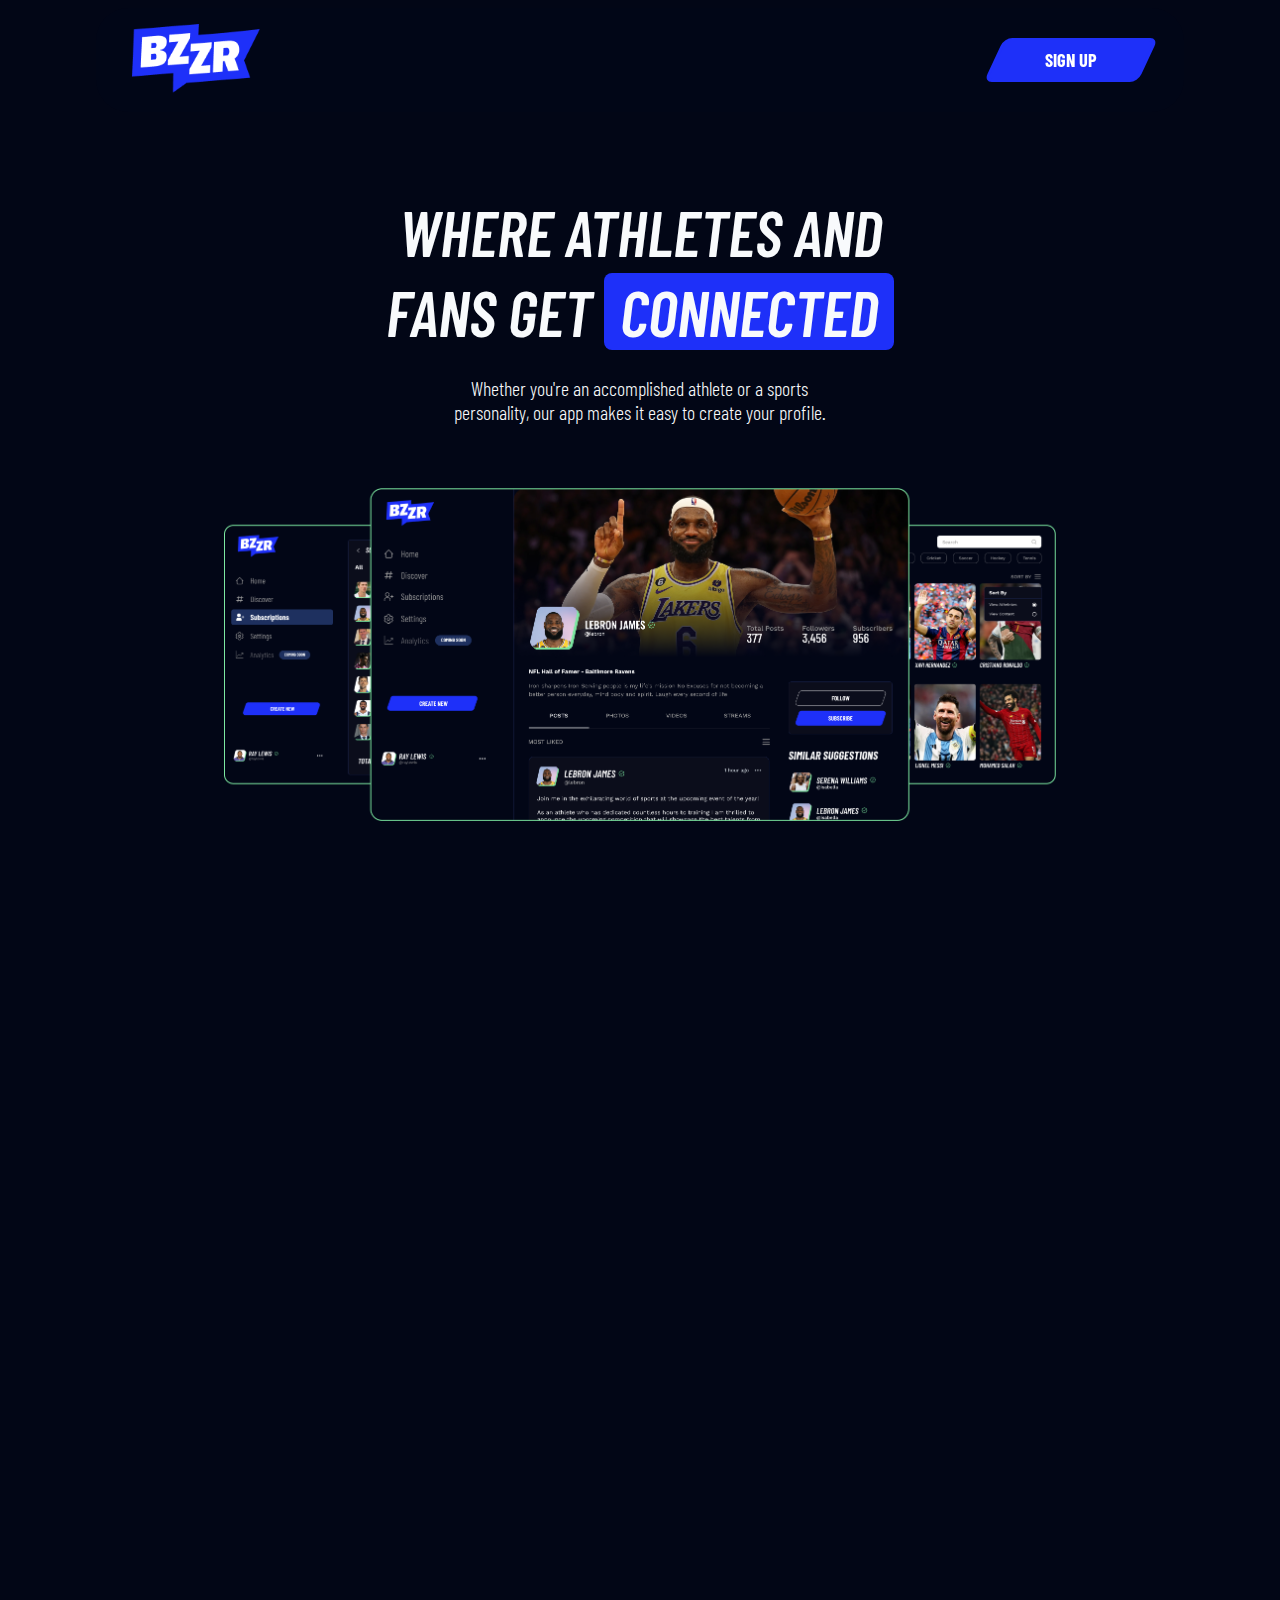
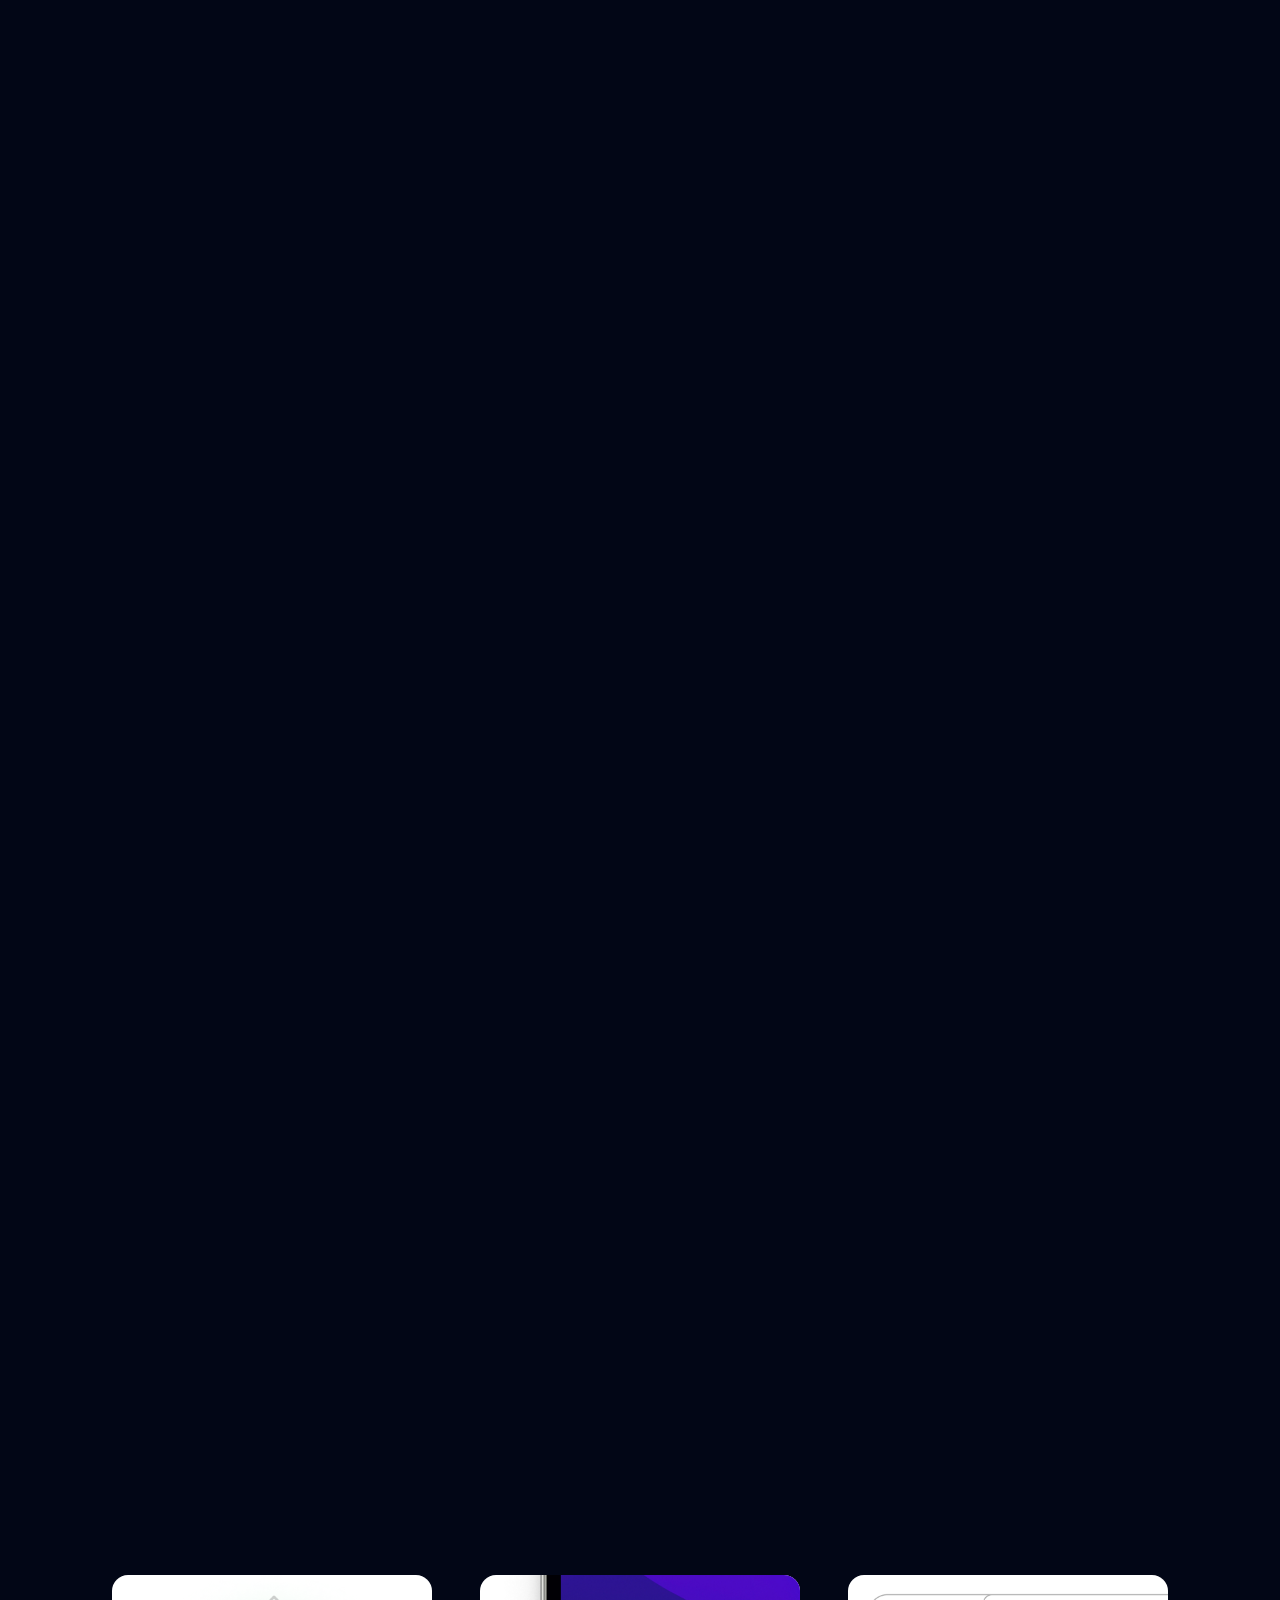
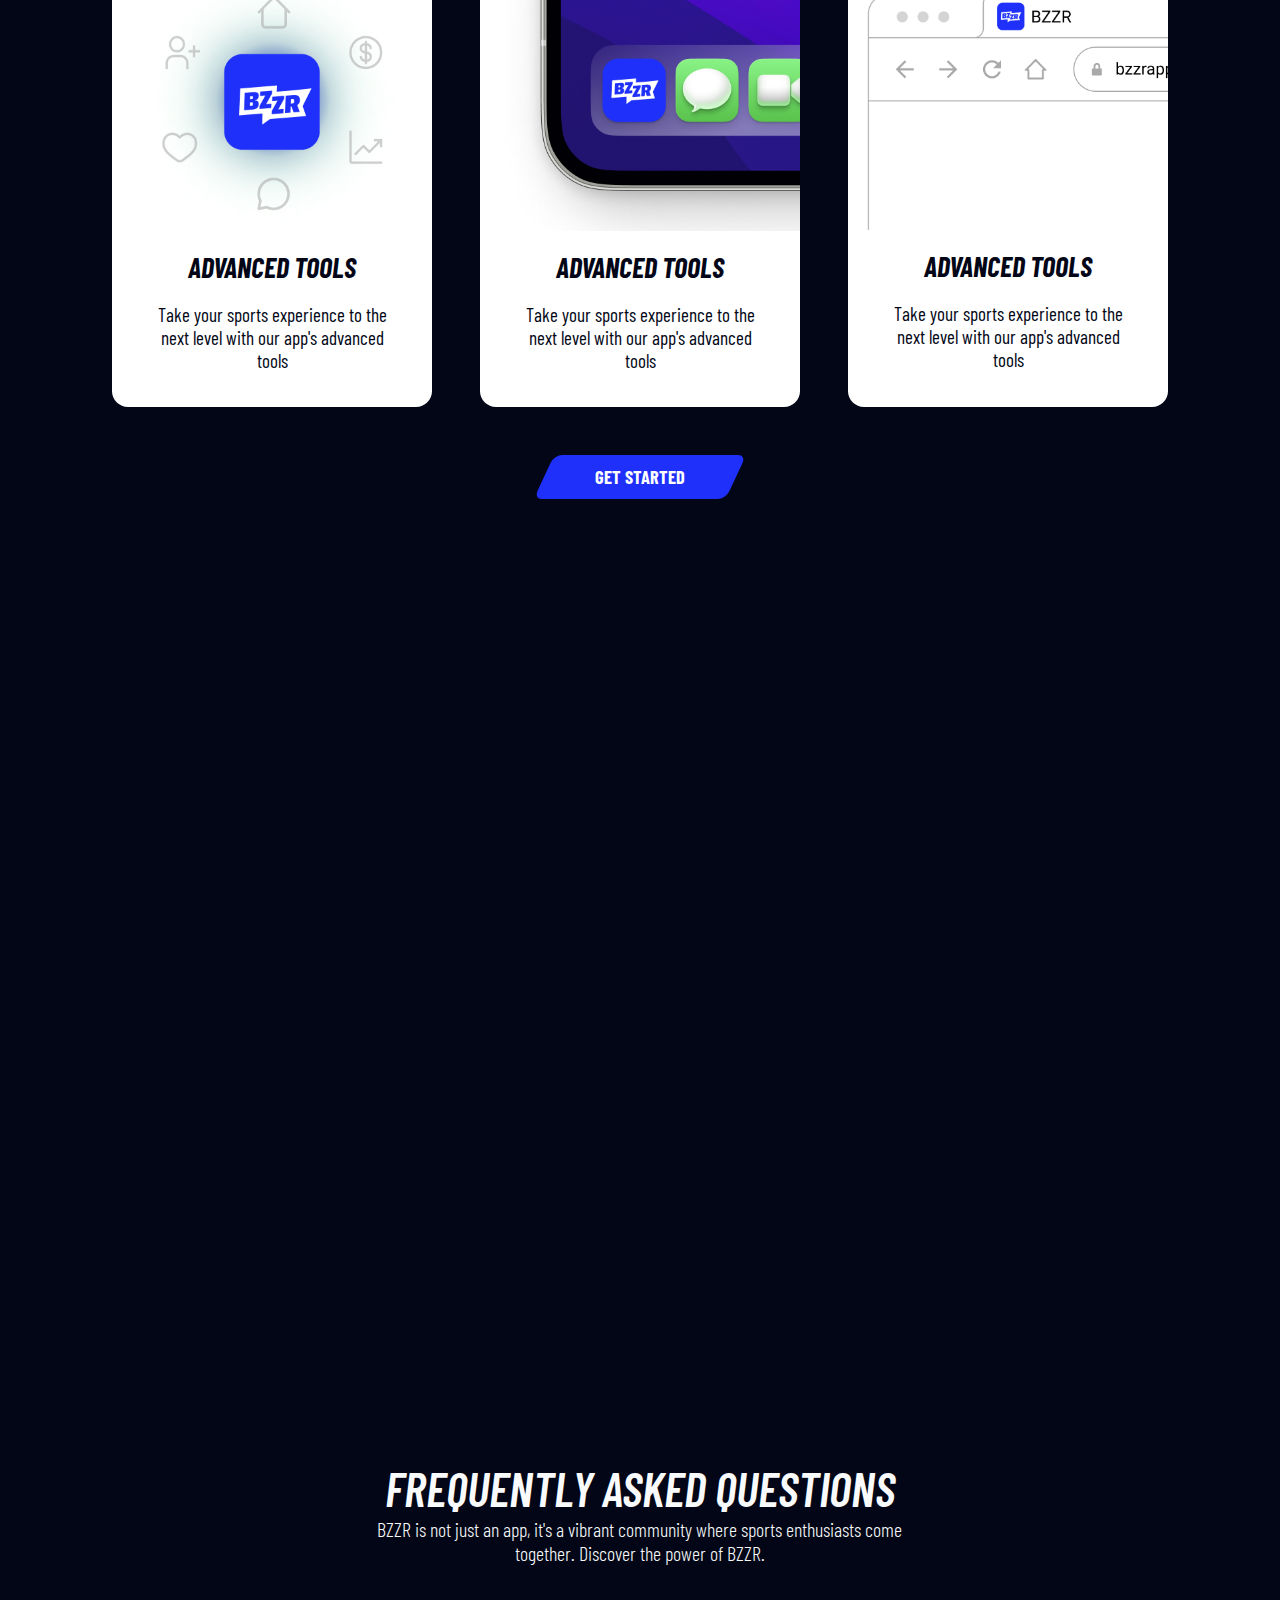
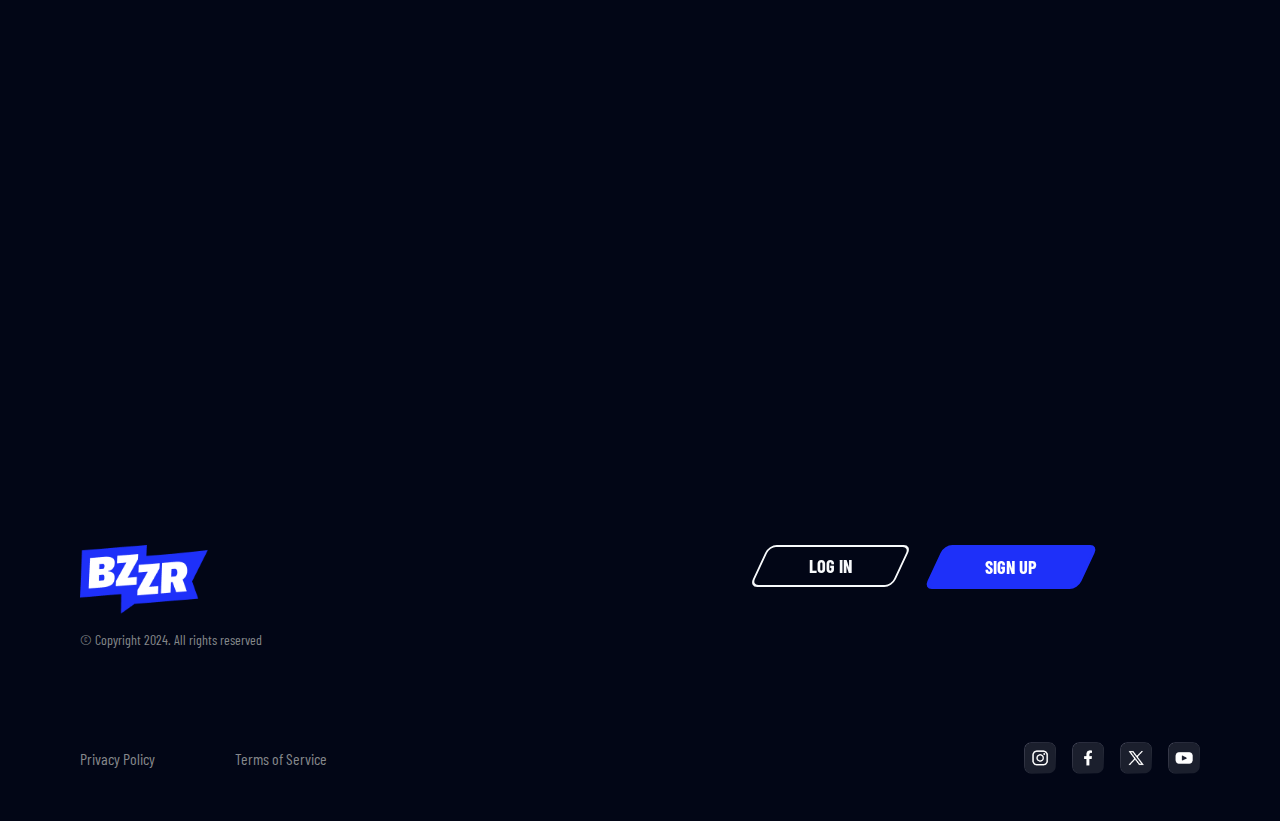
==== commit 57b151c0: "Added terms of services" ====
--- a/index.html
+++ b/index.html
@@ -3,308 +3,292 @@
 <head>
   <meta charset="UTF-8">
   <meta name="viewport" content="width=device-width, initial-scale=1.0">
-  <title>Layan</title>
+  <title>BZZR</title>
+  <link
+  rel="stylesheet"
+  href="https://cdnjs.cloudflare.com/ajax/libs/animate.css/4.1.1/animate.min.css"
+  />
   <link rel="stylesheet" href="./css/styles.css" />
-  <link
-    rel="stylesheet"
-    href="https://cdnjs.cloudflare.com/ajax/libs/animate.css/4.1.1/animate.min.css"
-  />
 </head>
 <body>
-  <div class="video">
-    <video id="home-video" src="./assets/images/desktop-video.mp4" autoplay muted />
-  </div>
-  <div class="mobile-nav" id="mobileNav">
-    <a href="about.html">
-      <li class="link">A Propos</li>
-    </a>
-    <a href="services.html">
-      <li class="link">Nos Services</li>
-    </a>
-    <a href="services.html#faq">
-      <li class="link">FAQ</li>
-    </a> 
-  </div>
-  <div class="nav-container navigation">
+  <div class="nav-container">
     <nav>
       <div class="logo-container">
         <a href="index.html">
-          <img src="./assets/images/Logo-Mark.svg" alt="logo Layan" class="logo-nav" />
-        </a>
-      </div>
-      <div class="nav-links">
-        <a href="about.html">
-          <li class="link">A Propos</li>
-        </a>
-        <a href="services.html">
-          <li class="link">Nos Services</li>
-        </a>
-        <a href="services.html#faq">
-          <li class="link">FAQ</li>
-        </a>  
-      </div>
-      <a href="contact.html" class="cta">
+          <img src="./assets/images/bzzr-logo.png" alt="logo bzzr" class="logo-nav" />
+        </a>
+      </div>
+
+      <a href="https://app.beta.bzzr.com/" class="cta">
         <button class="btn-primary">
-          Demandez un devis
+          <p>Sign Up</p>
         </button>
       </a>
-      
-      <img src="./assets/images/icons/hamburger.png" alt="hamburger " class="menu-icon" id="menuIcon">
+
     </nav>
   </div>
   
   
-  <div class="fade-up-all">
-  <img src="./assets/images/Radial Gradient.svg" alt="" class="top-gradient">
   <div class="hero-section fade-up-first">
-    <div class="lines dissapear"></div>
-    <!-- <img src="./assets/images/gradient lines (1).svg" alt="" class="lines"> -->
-    <h1>Bienvenue sur Layan</h1>
-    <h2>Votre communauté à portée de main</h2>
-    <img class="hero-phone-mockup" src="./assets/images/hero-phone-mockup.png" alt="">
-    <img class="finances-img dissapear hover-scale" src="./assets/images/finances.png" alt="management de finances" />
-    <img src="./assets/images/complaints.png" alt="" class="complaints-img dissapear hover-scale">
-    <img src="./assets/images/icons/avatar-icon.svg" alt="avatar" class="avatar-icon dissapear">
-    <img src="./assets/images/icons/settings-icon.svg" alt="settings" class="settings-icon dissapear">
-    <img src="./assets/images/icons/market-icon.svg" alt="market" class="market-icon dissapear">
-    <img src="./assets/images/elctricity-chip.svg" alt="" class="electricity-chip dissapear">
-  </div>
-
-
-  <div class="mockup-section fade-up-second">
-    <div class="bottom-half">
-      <h3>Simplifiez la Gestion de Votre Propriété avec Layan</h3>
-      <div class="top-half">
+    <div class="left-hero">
+
+      <h1 class="hero-text">Where athletes and fans get
+        <span class="bg-text">
+            connected
+        </span>
+      </h1>
+      <p>Whether you're an accomplished athlete or a sports
+        personality, our app makes it easy to create your profile.</p>
+
+    </div>
+    <div class="right-hero">
+      <img class="hero-phone" src="./assets/images/hero-img.png" alt="">
+    </div>
+  </div>
+
+
+  <div class="hero-section no-gap fade-up" style="margin-top: 3rem;">
+    <div class="left-hero">
+
+      <h2 class="hero-text">introducing bzzr: elevate your sports experience
+      </h2>
+      <p>BZZR is not just an app, it's a vibrant community where sports enthusiasts come together. Discover the power of BZZR.</p>
+
+    </div>
+    <div class="right-hero second-section">
+      <img class="hero-phone" src="./assets/images/second-section-image.png" alt="">
+    </div>
+  </div>
+
+
+  
+  <div class="mockup-section fade-up">
+    <div class="left-second">
+      <h3 class="green-text">seamless profile setup</h3>
+      <h3>Get started: build your athletic persona</h3>
         <p class="left" style="animation-delay: 0.2s;">
-          Chez Layan, nous croyons que la gestion de votre communauté résidentielle devrait être simple, intuitive et sécurisée. Layan est l'application parfaite pour les syndics et les résidents, offrant des outils puissants pour améliorer la communication, la sécurité et la gestion quotidienne de votre copropriété.
+          Join our community effortlessly with a streamlined onboarding process. Whether you're an accomplished athlete or a sports personality, our app makes it easy to create your profile, sharing your unique story and connecting with fans worldwide.
         </p>
-        <!-- <p class="right fade-up" style="animation-delay: 0.25s;">
-          
-        </p> -->
-      </div>
-    </div>
-  </div>
-
-
-  <div class="speciality-section fade-up">
-    <h3>Pourquoi choisir Layan ?</h3>
-
-    <div class="top-half fade-up">
-      <video src="./assets/images/Layan multiple screens0000-0158.mkv" alt="pages" class="pages-mockup-gif" autoplay loop muted ></video>
-      <div class="right">
-        <div class="card  fade-up">
-          <div class="head">
-            <h4>Gestion Intuitive des Tâches</h4>
-            <img src="./assets/images/tasks-icon.svg" alt="tasks" class="icon">
-          </div>
-          <p>Suivez et gérez les tâches quotidiennes syndical avec facilité. Que ce soit pour la planification des réunions, la gestion des plaintes ou le suivi des paiements, Layan rend tout cela fluide avec son interface utilisateur élégante</p>
-        </div>
-        <div class="card fade-up">
-          <div class="head">
-            <h4>Entierement sécurisé</h4>
-            <img src="./assets/images/icons/security-icon.svg" alt="tasks" class="icon">
-          </div>
-          <p>Nous avons rigoureusement sécurisé notre application afin de garantir la protection et la confidentialité des données personnelles de nos utilisateurs.</p>
-        </div>
-        <div class="card fade-up">
-          <div class="head">
-            <h4>Communication Améliorée</h4>
-            <img src="./assets/images/icons/community-icon.svg" alt="tasks" class="icon">
-          </div>
-          <p>Fini les malentendus et les informations manquées. Notre système de messagerie intégré permet une communication claire et directe entre tous les membres de la communauté, assurant que chacun soit toujours bien informé.</p>
-        </div>
-      </div>
-    </div>
-
-    <div class="bottom-half fade-up">
-      <div class="left">
-        <h3>
-          Accès Facile à une Gamme Étendue de Services
-        </h3>
-        <p>
-          Ne vous contentez pas de gérer votre copropriété — améliorez votre quotidien avec notre vaste sélection de services à domicile. De la peinture à la gestion antiparasitaire, en passant par le ménage et même les soins médicaux à domicile, Layan vous connecte avec des professionnels de confiance pour tous vos besoins.
+    </div>
+    <div class="right-second">
+      <img src="./assets/images/get-started-img.png" alt="mockup layhan">
+    </div>
+  </div>
+
+  <div class="mockup-section fade-up">
+    <div class="right-second">
+      <img src="./assets/images/Discover.png" alt="mockup layhan">
+    </div>
+    <div class="left-second">
+      <h3 class="green-text">Explore Sports Universe</h3>
+      <h3>Discover: Dive into the Sports Universe</h3>
+        <p class="left" style="animation-delay: 0.2s;">
+          Embark on a journey of discovery with our 'Discover' page, your gateway to the diverse and dynamic sports universe. Explore a rich tapestry of athlete profiles, sports personalities, and captivating content. Immerse yourself in the world of sports.
         </p>
-        <div class="btns-wrapper">
-          <button class="btn-primary">Nos services</button>
-          <button class="btn-outlined">Essayer maintenant</button>
-        </div>
-      </div>
-
-      <div class="right">
-        <img src="./assets/images/logo-circle.svg" alt="logo" class="logo-circle">
-        <div class="cards-container">
-            <div class="card">
-              <img src="./assets/images/icons/two-avatars-icon.svg" alt="" class="icon">
-              <h5>Entretien ménager</h5>
-              <p>Profitez d'une maison propre sans lever le petit doigt.</p>
-            </div>
-            <div class="card">
-              <img src="./assets/images/icons/verified-icon.svg" alt="" class="icon">
-              <h5>Réparation et Maintenance</h5>
-              <p> Réglez tous les petits soucis techniques sans tracas.</p>
-            </div>
-        </div>
-        <div class="cards-container">
-          <div class="card">
-            <img src="./assets/images/icons/community-icon.svg" alt="" class="icon">
-          <h5>Bien-être et Santé</h5>
-          <p>Des massages et des séances de yoga directement chez vous pour une relaxation maximale.</p>
-        </div>
-        <div class="card">
-          <img src="./assets/images/icons/building-icon.svg" alt="" class="icon">
-          <h5>Services spécialisés</h5>
-          <p>Que ce soit pour un déménagement, des travaux de peinture, ou même des services de coiffure et de beauté, tout est à portée de main.</p>
-        </div>
-      </div>
-      </div>
-    </div>
-  </div>
-
-  <div class="keys fade-up">
-    <h2>Fonctionnalités Clés</h2>
-    <div style="position: relative; padding-top: 4rem;">
-      <img src="./assets/images/main.png" alt="" class="main-img fade-up">
-      <img src="./assets/images/icons/tasks-circle-icon.svg" alt="" class="icon tasks">
-      <img src="./assets/images/icons/settings-icon.svg" alt="" class="icon setting">
-      <img src="./assets/images/icons/avatar-icon.svg" alt="" class="icon avatar">
-      <img src="./assets/images/icons/market-icon.svg" alt="" class="icon market">
-
-      <div class="top-left fade-up">
-        <div class="text">
-          <h3 style="color: #7E49FF;">Réservations des Espaces Communs</h3>
-          <p>Simplifiez la réservation des espaces communs avec notre système de réservation en ligne.</p>
-        </div>
-        <img src="./assets/images/arrow-br.svg" alt="">
-      </div>
-
-      <div class="bottom-left fade-up">
-        <div class="text">
-          <h3 style="color: #154DD7;">Gestion des Incidents</h3>
-          <p>Reportez et suivez les incidents au sein de la copropriété sans effort.</p>
-          <img src="./assets/images/arrow-tr.svg" alt="">
-        </div>
-        <img src="./assets/images/incidents-img.png" alt="" class="hover-scale">
-      </div>
-
-      <div class="top-right fade-up">
-        <div style="display: flex; flex-direction: column; align-items: flex-end; row-gap: 2rem;">
-          <img src="./assets/images/arrow-bl.svg" alt="" width="70px">
-          <img src="./assets/images/dashboard-img.png" alt="" class="hover-scale">
-        </div>
-        <div class="text">
-          <h3 style="color: #154DD7;">Dashboard Personnalisé</h3>
-          <p>Accédez rapidement à toutes les informations importantes dès votre connexion</p>
-        </div>
-      </div>
-
-      <div class="bottom-right fade-up">
-        <div style="display: flex; flex-direction: column; align-items: flex-end;">
-
-          <img src="./assets/images/payment.png" alt="" class="hover-scale">
-          <img src="./assets/images/arrow-tl.svg" alt="" width="70px">
-        </div>
-        <div class="text">
-          <h3 style="color: #7E49FF;">Module de Paiement</h3>
-          <p>Gérez les cotisations et les paiements de manière sécurisée et transparente.</p>
-        </div>
-      </div>
-    </div>
-
-    <div>
-      <div class="text-mobile fade-up">
-        <h3 style="color: #7E49FF;">Réservations des Espaces Communs</h3>
-        <p>Simplifiez la réservation des espaces communs avec notre système de réservation en ligne.</p>
-      </div>
-      <div class="text-mobile fade-up">
-        <h3 style="color: #154DD7;">Gestion des Incidents</h3>
-        <p>Reportez et suivez les incidents au sein de la copropriété sans effort.</p>
-      </div>
-      <div class="text-mobile fade-up">
-        <h3 style="color: #154DD7;">Dashboard Personnalisé</h3>
-        <p>Accédez rapidement à toutes les informations importantes dès votre connexion</p>
-      </div>
-      <div class="text-mobile fade-up">
-        <h3 style="color: #7E49FF;">Module de Paiement</h3>
-        <p>Gérez les cotisations et les paiements de manière sécurisée et transparente.</p>
-      </div>
-    </div>
-
-  </div>
-
-  <div class="testimonials test-home fade-up">
-    <h2>Ce Que Nos Utilisateurs Disent de Nous</h2>
+    </div>
+
+  </div>
+
+  <div class="mockup-section fade-up">
+    <div class="left-second">
+      <h3 class="green-text">Dynamic Live Experiences</h3>
+      <h3>Livestream: Dynamic Live Experiences</h3>
+        <p class="left" style="animation-delay: 0.2s;">
+          Immerse yourself in the energy of live sports and entertainment with our 'Livestream' feature. Witness thrilling matches, exclusive interviews, and behind-the-scenes action in real-time. Engage with your favorite athletes and sports personalities.
+        </p>
+    </div>
+    <div class="right-second">
+      <img src="./assets/images/Livestream.png" alt="mockup layhan">
+    </div>
+  </div>
+
+<div class="cards-cta">
+  <div class="cards-section">
+    <div class="card">
+      <img src="./assets/images/tools-card-1.png" alt="card">
+      <div class="card-text">
+        <h4>advanced tools</h4>
+        <p>Take your sports experience to the next level with our app's advanced tools</p>
+      </div>
+    </div>
+    <div class="card">
+      <img src="./assets/images/tools-card-2.png" alt="card">
+      <div class="card-text">
+        <h4>advanced tools</h4>
+        <p>Take your sports experience to the next level with our app's advanced tools</p>
+      </div>
+    </div>
+    <div class="card">
+      <img src="./assets/images/tools-card-3.png" alt="card">
+      <div class="card-text">
+        <h4>advanced tools</h4>
+        <p>Take your sports experience to the next level with our app's advanced tools</p>
+      </div>
+    </div>
+  </div>
+  <button class="btn-primary">
+    <p>get started</p>
+  </button>
+</div>
+
+<div class="team fade-up">
+  <div class="left">
+    <h3>our set of ideals</h3>
+    <p class="left" style="animation-delay: 0.2s;">
+      Ut enim ad minima veniam, quis nostrum exercitationem ullam corporis suscipit laboriosam, nisi ut aliquid ex ea commodi consequatur.
+    </p>
+  </div>
+  <div class="right">
     <div class="cards">
-      <div class="card card-1 fade-up hover-scale">
-        <img src="./assets/images/person1.png" alt="person" class="person-left">
-        <img src="./assets/images/icons/quote.svg" alt="quote" class="quote-icon">
-        <p class="text">Layan a révolutionné la façon dont nous gérons notre résidence. C'est comme avoir un assistant personnel pour notre communauté!</p>
-        <p class="name">Fatima Zahra</p>
-        <p class="job-title">Gestionnaire de propriété</p>
-      </div>
-      <div class="card card-2 fade-up hover-scale">
-        <img src="./assets/images/person2.png" alt="person" class="person-right">
-        <img src="./assets/images/icons/quote.svg" alt="quote" class="quote-icon">
-        <p class="text">Grâce à Layan, les informations circulent librement et rapidement entre les résidents. Cela a vraiment aidé à renforcer le sentiment de communauté ici.</p>
-        <p class="name">Youssef El M.</p>
-        <p class="job-title">Président du syndic</p>
-      </div>
-    </div>
-  </div>
-
-  <div class="download fade-up">
-    <img src="./assets/images/download-gardient.svg" alt="gradient" class="gradient">
-    <img src="./assets/images/Logo-Mark.svg" alt="logo" class="logo">
-    <h1>Téléchargez Layan Aujourd'hui et<br />Transformez la Gestion de Votre Copropriété</h1>
-    <p>Layan est disponible pour téléchargement sur iOS et Android. Installez dès maintenant pour découvrir comment Layan peut transformer votre expérience résidentielle.</p>
-    <div class="stores">
-      <img src="./assets/images/google-play.png" alt="">
-      <img src="./assets/images/app-store.png" alt="">
-    </div>
-  </div>
+      <div class="card">
+        <div class="title">
+          <h3>creative authority</h3>
+          <p>Ut enim ad minima veniam, quis nostrum exercitationem ullam corporis suscipit laboriosam, nisi ut aliquid ex ea commodi consequatur.</p>
+        </div>
+        <div class="num">
+          01
+        </div>
+      </div>
+      <div class="card">
+        <div class="title">
+          <h3>independence</h3>
+          <p>Ut enim ad minima veniam, quis nostrum exercitationem ullam corporis suscipit laboriosam, nisi ut aliquid ex ea commodi consequatur.</p>
+        </div>
+        <div class="num">
+          02
+        </div>
+      </div>
+      <div class="card">
+        <div class="title">
+          <h3>protection</h3>
+          <p>Ut enim ad minima veniam, quis nostrum exercitationem ullam corporis suscipit laboriosam, nisi ut aliquid ex ea commodi consequatur.</p>
+        </div>
+        <div class="num">
+          03
+        </div>
+      </div>
+      <div class="card">
+        <div class="title">
+          <h3>secure earnings</h3>
+          <p>Ut enim ad minima veniam, quis nostrum exercitationem ullam corporis suscipit laboriosam, nisi ut aliquid ex ea commodi consequatur.</p>
+        </div>
+        <div class="num">
+          04
+        </div>
+      </div>
+
+    </div>
+  </div>
+</div>
+
+<div class="hero-section fade-up-first">
+  <div class="left-her">
+
+    <h2 class="hero-text">frequently asked questions</h2>
+    <p>BZZR is not just an app, it's a vibrant community where sports enthusiasts come together. Discover the power of BZZR.</p>
+
+  </div>
+    
+  <div class="faq fade-up" id="faq">
+  
+    <div class="faq-container">
+      <div class="faq-row">
+        <div class="faq-card card fade-up">
+          <details class="details">
+            <summary>
+              <h4>
+                How do I create my athlete profile?
+              </h4>
+              <h4>+</h4>
+            </summary>
+            <p>Creating your athlete profile is easy! Simply navigate to the profile setup section, choose 'Athlete,' and follow the intuitive on-screen prompts. Provide key details about your sports journey, and voilà, your profile is ready to connect with fans.</p>
+          </details>
+        </div>
+        <div class="faq-card card fade-up">
+          <details>
+            <summary>
+              <h4>
+                What earning opportunities are available?
+              </h4>
+              <h4>+</h4>
+            </summary>
+            <p>Creating your athlete profile is easy! Simply navigate to the profile setup section, choose 'Athlete,' and follow the intuitive on-screen prompts. Provide key details about your sports journey, and voilà, your profile is ready to connect with fans.</p>
+          </details>
+        </div>
+        <div class="faq-card card fade-up">
+          <details class="details">
+            <summary>
+              <h4>
+                Can fans interact with their favorite athletes?
+              </h4>
+              <h4>+</h4>
+            </summary>
+            <p>Creating your athlete profile is easy! Simply navigate to the profile setup section, choose 'Athlete,' and follow the intuitive on-screen prompts. Provide key details about your sports journey, and voilà, your profile is ready to connect with fans.</p>
+          </details>
+        </div>
+        <div class="faq-card card fade-up">
+          <details>
+            <summary>
+              <h4>
+                How can I discover new content?
+              </h4>
+              <h4>+</h4>
+            </summary>
+            <p>Creating your athlete profile is easy! Simply navigate to the profile setup section, choose 'Athlete,' and follow the intuitive on-screen prompts. Provide key details about your sports journey, and voilà, your profile is ready to connect with fans.</p>
+          </details>
+        </div>
+      </div>
+    </div>
+  </div>
+</div>
+
 
   <footer>
     <div class="top">
       <div class="socials">
-        <h4>Restez Connecté</h4>
-        <p>Suivez-nous sur Facebook, Twitter, et Instagram pour obtenir des mises à jour régulières et des conseils utiles sur la gestion de votre copropriété.</p>
-        <div class="icons">
-          <img src="./assets/images/icons/appstore-icon.svg" alt="">
-          <img src="./assets/images/icons/facebook-icon.svg" alt="">
-          <img src="./assets/images/icons/instagram-icon.svg" alt="">
-        </div>
-      </div>
+        <a href="index.html">
+          <img src="./assets/images/bzzr-logo.png" alt="logo bzzr" class="logo-nav" />
+        </a>
+        <p>© Copyright 2024. All rights reserved</p>
+
+      </div>
+      <div class="footer-btns">
+        <a href="https://app.beta.bzzr.com">
+          <button class="btn-outlined">
+            <p>log in</p>
+          </button>
+        </a>
+        <a href="https://app.beta.bzzr.com">
+          <button class="btn-primary">
+            <p>sign up</p>
+          </button>
+        </a>
+      </div>
+    </div>
+
+    <div class="bottom">
       <div class="links">
-        <p>Quick Links</p>
-          <a href="services.html">
-            <li>Nos services</li>
+          <a href="privacy.html">
+            <li>Privacy Policy</li>
           </a>
-          <a href="about.html">
-            <li>A propos</li>
+          <a href="terms.html">
+            <li>Terms of Service</li>
           </a>
-          <a href="contact.html">
-            <li>contact</li>
-          </a>
-          <a href="services.html#faq">
-            <li>FAQs</li>
-          </a>
-      </div>
-      <div class="links">
-        <p>Legal</p>
-          <li>Terms and policies</li>
-          <li>Privacy policy</li>
-          <li>Sitemap</li>
-      </div>
-    </div>
-
-    <div class="bottom">
-      <img src="./assets/images/Logo-Mark.svg" alt="logo">
-      <p>© 2024 Layan. All rights reserved. Powered by <span style="color: blueviolet; font-weight: 600;">DIGLAND</span></p>
+      </div>
+      <div class="icons">
+        <img src="./assets/images/social-1.png" alt="">
+        <img src="./assets/images/social-2.png" alt="">
+        <img src="./assets/images/social-3.png" alt="">
+        <img src="./assets/images/social-4.png" alt="">
+      </div>
     </div>
   </footer>
-</div>
-
-
-  
+
+
+  
+<script src="https://code.jquery.com/jquery-3.6.0.min.js"></script>
+
+
+<script src="js.js"></script>
 </body>
-<script src="js.js"></script>
 </html>--- a/css/styles.css
+++ b/css/styles.css
@@ -8,12 +8,12 @@
 Author URI: #
 */
 
-@import url('https://fonts.googleapis.com/css2?family=Poppins:ital,wght@0,100;0,200;0,300;0,400;0,500;0,600;0,700;0,800;0,900;1,100;1,200;1,300;1,400;1,500;1,600;1,700;1,800;1,900&display=swap');
+@import url('https://fonts.googleapis.com/css2?family=Barlow+Condensed:ital,wght@0,100;0,200;0,300;0,400;0,500;0,600;0,700;0,800;0,900;1,100;1,200;1,300;1,400;1,500;1,600;1,700;1,800;1,900&display=swap');
 
 :root {
-  --primary: #154DD7;
-  --secondary: #7E49FF;
-  --dark: #1E293B;
+  --primary: #1E30F9;
+  --secondary: #7CE8A1;
+  --dark: #020616;
   --light: #F8FAFC;
   --white: #FFFFFF;
   --placeholder: #64748B;
@@ -35,29 +35,31 @@
 
 h1 {
   font-size: 2rem;
-  font-weight: bold;
+  font-weight: 1000;
+  line-height: 5rem;
 }
 h2 {
   font-size: 1.5rem;
-  font-weight: bold;
+  font-weight: 1000;
 }
 h3 {
-  font-size: 1.5rem;
-  font-weight: bold;
+  font-size: 2.5rem;
+  font-weight: 1000;
+  text-transform: uppercase;
 }
 h4 {
   font-size: 1.1rem;
-  font-weight: bold;
+  font-weight: 500;
 }
 p {
   font-size: 1.15rem;
-  font-weight: normal;
+  font-weight: 500;
 }
 
 body {
-  font-family: 'Poppins';
-  background-color: var(--light);
-  color: var(--dark);
+  font-family: 'Barlow Condensed', sans-serif;
+  background-color: var(--dark);
+  color: var(--light);
   min-height: 100vh;
   overflow-x: hidden;
   max-width: 100vw;
@@ -71,46 +73,65 @@
   -webkit-transition-timing-function: ease;
        -o-transition-timing-function: ease;
           transition-timing-function: ease;
-  -webkit-transition-duration: .5s;
-       -o-transition-duration: .5s;
-          transition-duration: .5s;
+  -webkit-transition-duration: .25s;
+       -o-transition-duration: .25s;
+          transition-duration: .25s;
 }
 
 
 .btn-primary {
-  padding: 0.75rem 1rem;
+  padding: 0.5rem 3rem;
+  transform: skew(-25deg);
   background-color: var(--primary);
   color: var(--white);
-  border-radius: var(--br-md);
-  font-weight: bold;
+  border-radius: .5rem;
+  font-weight: 800;
   font-size: var(--button);
   font-family: inherit;
   border: 3px solid var(--primary);
   cursor: pointer;
 }
 
+.btn-primary p {
+  transform: skew(25deg);
+  padding: 0;
+  margin: 0;
+  font-weight: 700;
+  text-transform: uppercase;
+}
+
 .btn-primary:hover {
   border: 3px solid var(--primary);
   background-color: transparent;
-  color: var(--primary);
+  color: var(--light);
 }
 
 
 .btn-outlined {
-  padding: 0.75rem 1rem;
+  padding: 0.5rem 3rem;
+  transform: skew(-25deg);
   background-color: transparent;
-  color: var(--primary);
-  border-radius: var(--br-md);
-  border: 3px solid var(--primary);
-  font-weight: bold;
+  color: var(--light);
+  border-radius: .5rem;
+  font-weight: 800;
   font-size: var(--button);
   font-family: inherit;
+  border: 2px solid var(--light);
   cursor: pointer;
 }
 
+
+.btn-outlined p {
+  transform: skew(25deg);
+  padding: 0;
+  margin: 0;
+  font-weight: 700;
+  text-transform: uppercase;
+}
+
 .btn-outlined:hover {
-  background-color: var(--primary);
-  color: var(--white);
+  background-color: var(--light);
+  color: var(--primary);
 }
 
 
@@ -149,6 +170,10 @@
           backdrop-filter: blur(3px);
 }
 
+.logo-nav {
+  width: 8rem;
+}
+
 nav a {
   text-decoration: none;
 }
@@ -200,7 +225,7 @@
 }
 
 .hero-section {
-  height: 35vh;
+  /* height: 35vh; */
   display: -webkit-box;
   display: -ms-flexbox;
   display: flex;
@@ -213,71 +238,132 @@
           align-items: center;
   position: relative;
   padding-top: 5rem;
-  margin: 0 6rem;
-}
-
-.hero-section .lines {
-  position: absolute;
-  bottom: -63%;
-  left: 2%;
-  background: url(/assets/images/gradient\ lines\ \(1\).svg) center no-repeat;
-  background-blend-mode: multiply;
-  width: 100%;
-  height: 100%;
+  margin: 0 7.5rem;
+  justify-content: center;
+  gap: 2rem;
+  text-align: center;
 }
 
 .hero-section h1 {
-  font-size: var(--h2);
-  margin: 0;
-}
-
-.hero-section h2 {
-  color: var(--white);
-  margin: 0;
-}
-
-.hero-section .finances-img {
-  scale: 85%;
-  position: absolute;
-  top: 15%;
-  right: 8%;
-}
-
-.hero-section .complaints-img {
-  scale: 85%;
-  position: absolute;
-  top: 45%;
-  left: 8%;
-}
-
-.hero-section .avatar-icon {
-  scale: 85%;
-  position: absolute;
-  top: 35%;
-  left: 15%;
-}
-
-.hero-section .settings-icon {
-  scale: 85%;
-  position: absolute;
-  top: 65%;
-  right: 35%;
-}
-
-.hero-section .market-icon {
-  scale: 85%;
-  position: absolute;
-  top: 85%;
-  left: 30%;
-}
-
-.hero-section .electricity-chip {
-  scale: 85%;
-  position: absolute;
-  top: 85%;
-  right: 30%;
-}
-
+  font-size: 4rem;
+  margin: 0;
+  text-transform: uppercase;
+  font-weight: 600;
+  font-style: italic;
+}
+
+.hero-section h2, section h2 {
+  font-size: 3rem;
+  margin: 0;
+  text-transform: uppercase;
+  font-weight: 600;
+  font-style: italic;
+}
+
+.hero-section .bg-text {
+  background-color: var(--primary);
+  padding: 0 1rem;
+  border-radius: .5rem;
+  transform: skew(-30deg);
+}
+
+.hero-section p {
+  /* color: var(--white); */
+  margin: 0;
+  font-weight: 300;
+  font-size: 1.25rem;
+  width: 70%;
+  margin-left: auto;
+  margin-right: auto;
+}
+
+
+.left-hero {
+  width: 55%;
+  display: flex;
+  flex-direction: column;
+  row-gap: 1.5rem;
+}
+
+.left-hero .btn-primary {
+  margin-top: 2rem;
+}
+
+.right-hero {
+  margin-top: 2rem;
+  width: 80%;
+}
+
+.right-hero img {
+  max-width: 100%;
+}
+
+.second-section {
+  margin: 0 !important;
+}
+
+.no-gap {
+  row-gap: 0;
+  margin-bottom: 3rem !important;
+}
+
+
+
+.cards-cta {
+  display: flex;
+  flex-direction: column;
+  justify-content: center;
+  row-gap: 3rem;
+  margin-top: 8rem;
+  margin-bottom: 6rem;
+}
+
+.cards-cta .btn-primary {
+  width: fit-content;
+  margin-left: auto;
+  margin-right: auto;
+}
+
+
+.cards-section {
+  display: flex;
+  flex-direction: row;
+  gap: 3rem;
+  justify-content: center;
+
+}
+
+.cards-section .card {
+  background-color: #fff;
+  border-radius: var(--br-md);
+  justify-content: center;
+  align-items: center;
+  color: #020616;
+  width: 25%;
+  overflow: hidden;
+}
+
+.cards-section .card img {
+  width: 100%;
+}
+
+.cards-section .card .card-text {
+  padding: 1rem 2rem;
+  text-align: center;
+}
+
+.cards-section .card .card-text h4 {
+  text-transform: uppercase;
+  font-style: italic;
+  font-weight: 700;
+  font-size: 1.75rem;
+  margin: 0;
+}
+
+.cards-section .card .card-text p {
+  font-weight: 400;
+  font-size: 1.2rem;
+}
 
 /* Mockup Section */
 
@@ -287,23 +373,43 @@
   display: flex;
   -webkit-box-orient: vertical;
   -webkit-box-direction: normal;
-      -ms-flex-direction: column;
-          flex-direction: column;
-  -webkit-box-pack: end;
-      -ms-flex-pack: end;
-          justify-content: flex-end;
+      -ms-flex-direction: row;
+          flex-direction: row;
+  -webkit-box-pack: center;
+      -ms-flex-pack: center;
+          justify-content: center;
   position: relative;
-  height: 570px;
+  /* height: 570px; */
   margin: 0 6rem;
   overflow: hidden;
-}
-
-.mockup-section .hero-phone-mockup {
-  position: absolute;
-  left: 50%;
-  -webkit-transform: translateX(-50%);
-      -ms-transform: translateX(-50%);
-          transform: translateX(-50%);
+  align-items: center;
+  gap: 6rem;
+  margin-top: 9rem;
+}
+
+.green-text {
+  color: var(--secondary);
+  font-size: 1.2rem;
+  font-style: normal;
+}
+
+.mockup-section .left-second, .mockup-section .right-second {
+  width: 50%;
+}
+
+.mockup-section .right-second img {
+  width: 100%;
+}
+
+.mockup-section .left-second h3 {
+  margin-bottom: 0;
+  margin-top: 1rem;
+  font-weight: 500;
+  font-style: italic;
+}
+
+.mockup-section p {
+  font-weight: 400;
 }
 
 .mockup-section .top-half {
@@ -345,530 +451,22 @@
   padding: 1% 0%;
 }
 
-
-/* Speciality Section */
-
-.speciality-section {
-  display: -webkit-box;
-  display: -ms-flexbox;
-  display: flex;
-  -webkit-box-orient: vertical;
-  -webkit-box-direction: normal;
-      -ms-flex-direction: column;
-          flex-direction: column;
-  row-gap: 6rem;
-  margin-top: 2.5rem;
-  -webkit-box-align: center;
-      -ms-flex-align: center;
-          align-items: center;
-  background-color: var(--white);
-  padding: 1.25rem 6rem;
-}
-
-.speciality-section .top-half .pages-mockup-gif {
-  width: 40% !important;
-  height: -webkit-fit-content;
-  height: -moz-fit-content;
-  height: fit-content;
-  border-radius: var(--br-md);
-  -webkit-filter: contrast(1.5);
-          filter: contrast(1.5);
-
-  /* transform: rotate(1deg); */
-}
-
-.speciality-section .top-half {
-  display: -webkit-box;
-  display: -ms-flexbox;
-  display: flex;
-  -webkit-box-orient: horizontal;
-  -webkit-box-direction: normal;
-      -ms-flex-direction: row;
-          flex-direction: row;
-}
-
-.speciality-section .top-half .right {
-  display: -webkit-box;
-  display: -ms-flexbox;
-  display: flex;
-  -webkit-box-orient: vertical;
-  -webkit-box-direction: normal;
-      -ms-flex-direction: column;
-          flex-direction: column;
-  row-gap: 1.5rem;
-  padding-left: 4rem;
-}
-
-.speciality-section .top-half .right .card:nth-child(2) {
-  -webkit-transform: translateX(-2rem);
-      -ms-transform: translateX(-2rem);
-          transform: translateX(-2rem);
-}
-
-.speciality-section .top-half .right .card:nth-child(2):hover {
-  -webkit-transform: none !important;
-      -ms-transform: none !important;
-          transform: none !important;
-  -webkit-transform: scale(1.1) !important;
-      -ms-transform: scale(1.1) !important;
-          transform: scale(1.1) !important;
-}
-
-.speciality-section .top-half .right .card {
-  padding: 0.75rem 1.5rem;
-  -webkit-box-shadow: -0.5rem 0.5rem 25px rgba(105, 105, 105, 0.1);
-          box-shadow: -0.5rem 0.5rem 25px rgba(105, 105, 105, 0.1);
-  border-radius: var(--br-md);
-}
-
-.speciality-section .top-half .right .card p {
-  -webkit-transition: all .5s ease;
-  -o-transition: all .5s ease;
-  transition: all .5s ease;
-}
-
-.speciality-section .top-half .right .card:hover {
-  background-color: var(--primary);
-  color: var(--white);
-  -webkit-transform: translateX(-2rem);
-      -ms-transform: translateX(-2rem);
-          transform: translateX(-2rem);
-  -webkit-transform: scale(1.1);
-      -ms-transform: scale(1.1);
-          transform: scale(1.1);
-}
-
-.speciality-section .top-half .right .card:hover .head h4{
-  color: var(--white) !important;
-}
-
-.speciality-section .top-half .right .card .icon {
-  scale: 0.95;
-}
-
-.speciality-section .top-half .right .card p {
-  font-size: 0.875rem;
-}
-
-.speciality-section .top-half .right .card .head {
-  display: -webkit-box;
-  display: -ms-flexbox;
-  display: flex;
-  -webkit-box-orient: horizontal;
-  -webkit-box-direction: normal;
-      -ms-flex-direction: row;
-          flex-direction: row;
-  -webkit-box-pack: justify;
-      -ms-flex-pack: justify;
-          justify-content: space-between;
-}
-
-.speciality-section .top-half .right .card .head h4 {
-  color: var(--primary);
-}
-
-.speciality-section .top-half .right .card:nth-child(2) .head h4 {
-  color: var(--dark);
-}
-
-.speciality-section .bottom-half {
-  display: -webkit-box;
-  display: -ms-flexbox;
-  display: flex;
-  -webkit-box-orient: horizontal;
-  -webkit-box-direction: normal;
-      -ms-flex-direction: row;
-          flex-direction: row;
-  -webkit-box-pack: justify;
-      -ms-flex-pack: justify;
-          justify-content: space-between;
-  -webkit-box-align: baseline;
-      -ms-flex-align: baseline;
-          align-items: baseline;
-}
-
-
-.speciality-section .bottom-half .left {
-  width: 40%;
-}
-
-.speciality-section .bottom-half .left .btns-wrapper {
-  margin-top: 2rem;
-  display: -webkit-box;
-  display: -ms-flexbox;
-  display: flex;
-  gap: .75rem;
-}
-
-.speciality-section .bottom-half .right {
-  position: relative;
-  width: 50%;
-  display: -webkit-box;
-  display: -ms-flexbox;
-  display: flex;
-  -webkit-box-orient: vertical;
-  -webkit-box-direction: normal;
-      -ms-flex-direction: column;
-          flex-direction: column;
-  row-gap: 1.75rem;
-}
-
-.speciality-section .bottom-half .right .logo-circle {
-  position: absolute;
-  top: 20%;
-  left: 27%;
-  z-index: 0;
-}
-
-.speciality-section .bottom-half .right .card {
-  background-color: #0a319517;
-  border-radius: var(--br-md);
-  width: 35%;
-  height: -webkit-fit-content;
-  height: -moz-fit-content;
-  height: fit-content;
-  display: -webkit-box;
-  display: -ms-flexbox;
-  display: flex;
-  -webkit-box-orient: vertical;
-  -webkit-box-direction: normal;
-      -ms-flex-direction: column;
-          flex-direction: column;
-  -webkit-box-pack: center;
-      -ms-flex-pack: center;
-          justify-content: center;
-  -webkit-box-align: center;
-      -ms-flex-align: center;
-          align-items: center;
-  padding: 1.5rem;
-  text-align: center;
-  z-index: 2;
-}
-
-.speciality-section .bottom-half .right .card:hover {
-  -webkit-transform: scale(1.1);
-      -ms-transform: scale(1.1);
-          transform: scale(1.1);
-}
-
-.speciality-section .bottom-half .right .card img {
-  width: 3rem;
-  height: 100%;
-}
-
-.speciality-section .bottom-half .right .card p {
-  margin: 0;
-  font-size: var(--par);
-}
-
-.speciality-section .bottom-half .right .cards-container {
-  display: -webkit-box;
-  display: -ms-flexbox;
-  display: flex;
-  -webkit-box-orient: horizontal;
-  -webkit-box-direction: normal;
-      -ms-flex-direction: row;
-          flex-direction: row;
-  width: 100%;
-  -webkit-box-pack: justify;
-      -ms-flex-pack: justify;
-          justify-content: space-between;
-}
-
-
-
-
-/* Keys */
-
-.keys {
-  display: -webkit-box;
-  display: -ms-flexbox;
-  display: flex;
-  -webkit-box-orient: vertical;
-  -webkit-box-direction: normal;
-      -ms-flex-direction: column;
-          flex-direction: column;
-  -webkit-box-pack: center;
-      -ms-flex-pack: center;
-          justify-content: center;
-  -webkit-box-align: center;
-      -ms-flex-align: center;
-          align-items: center;
-  padding-top: 5rem;
-  position: relative;
-  background: url(/assets/images/keys-shape.svg) top no-repeat;
-  overflow: hidden;
-}
-
-.keys .top-left {
-  position: absolute;
-  display: -webkit-box;
-  display: -ms-flexbox;
-  display: flex;
-  -webkit-box-orient: horizontal;
-  -webkit-box-direction: normal;
-      -ms-flex-direction: row;
-          flex-direction: row;
-  width: -webkit-fit-content;
-  width: -moz-fit-content;
-  width: fit-content;
-  top: 0;
-  left: -70%;
-}
-
-.keys .text {
-  text-align: center;
-  width: 40%;
-}
-
-.keys .text h3 {
-  margin: 0;
-}
-
-.keys .top-half .text h4 {
-  color: var(--secondary);
-}
-
-.keys .icon {
-  position: absolute;
-}
-
-.keys .tasks {
-  top: 5%;
-  right: 50%;
-}
-
-.keys .setting {
-  bottom: 60%;
-  right: -5%;
-}
-
-.keys .avatar {
-  top: 40%;
-  left: -25%;
-}
-
-.keys .market {
-  bottom: 20%;
-  right: -20%;
-}
-
-.keys p {
-  font-size: 1rem;
-}
-
-.keys .bottom-left {
-  position: absolute;
-  display: -webkit-box;
-  display: -ms-flexbox;
-  display: flex;
-  -webkit-box-orient: horizontal;
-  -webkit-box-direction: normal;
-      -ms-flex-direction: row;
-          flex-direction: row;
-  width: -webkit-fit-content;
-  width: -moz-fit-content;
-  width: fit-content;
-  bottom: 10%;
-  left: -70%;
-}
-
-.keys .top-right {
-  position: absolute;
-  display: -webkit-box;
-  display: -ms-flexbox;
-  display: flex;
-  -webkit-box-orient: horizontal;
-  -webkit-box-direction: normal;
-      -ms-flex-direction: row;
-          flex-direction: row;
-  width: -webkit-fit-content;
-  width: -moz-fit-content;
-  width: fit-content;
-  top: 0;
-  right: -120%;
-}
-
-.keys .bottom-right {
-  position: absolute;
-  display: -webkit-box;
-  display: -ms-flexbox;
-  display: flex;
-  -webkit-box-orient: horizontal;
-  -webkit-box-direction: normal;
-      -ms-flex-direction: row;
-          flex-direction: row;
-  width: -webkit-fit-content;
-  width: -moz-fit-content;
-  width: fit-content;
-  gap: 1rem;
-  bottom: 35%;
-  right: -120%;
-}
-
-.keys img {
-  height: -webkit-fit-content;
-  height: -moz-fit-content;
-  height: fit-content;
-}
-
-.keys .text-mobile {
-  display: none;
-}
-
-
-
-
-
-/* Testimonials */
-
-.testimonials {
-  background-color: var(--white);
-  display: -webkit-box;
-  display: -ms-flexbox;
-  display: flex;
-  -webkit-box-orient: vertical;
-  -webkit-box-direction: normal;
-      -ms-flex-direction: column;
-          flex-direction: column;
-  row-gap: 3rem;
-  -webkit-box-align: center;
-      -ms-flex-align: center;
-          align-items: center;
-  padding-top: 3rem;
-  height: 70vh;
-  padding-left: 6rem;
-  padding-right: 6rem;
-}
-
-.test-home {
-  height: 45vh !important;
-}
-
-.testimonials .cards {
-  display: -webkit-box;
-  display: -ms-flexbox;
-  display: flex;
-  -webkit-box-orient: horizontal;
-  -webkit-box-direction: normal;
-      -ms-flex-direction: row;
-          flex-direction: row;
-  row-gap: 2rem;
-  height: 100%;
-  -webkit-box-pack: justify;
-      -ms-flex-pack: justify;
-          justify-content: space-between;
-}
-
-.testimonials .cards .card {
-  position: relative;
-  background-color: #0a31950b;
-  padding: 2rem;
-  display: -webkit-box;
-  display: -ms-flexbox;
-  display: flex;
-  -webkit-box-orient: vertical;
-  -webkit-box-direction: normal;
-      -ms-flex-direction: column;
-          flex-direction: column;
-  width: 35%;
-  height: -webkit-fit-content;
-  height: -moz-fit-content;
-  height: fit-content;
-  border-radius: var(--br-lg);
-  -webkit-box-shadow: -0.5rem 0.5rem 15px rgba(105, 105, 105, 0.105);
-          box-shadow: -0.5rem 0.5rem 15px rgba(105, 105, 105, 0.105);
-}
-
-
-.testimonials .cards .card-1 .person-left, .cards .card-2 .person-right {
-  position: absolute;
-  top: 3rem;
-}
-
-.testimonials .cards .card .person-left {
-  right: -10%;
-}
-.testimonials .cards .card .person-right {
-  left: -10%;
-}
-
-.testimonials .cards .card .quote-icon {
-  width: 30px;
-}
-
-.testimonials .cards .card p {
-  margin: 0;
-}
-
-.testimonials .cards .card-2 {
-  -ms-flex-item-align: end;
-      align-self: flex-end;
-}
-
-.testimonials .cards .card-1 {
-  padding-right: 6rem;
-}
-
-.testimonials .cards .card-2 {
-  padding-left: 6rem;
-}
-
-.testimonials .cards .card-2 p, .testimonials .cards .card-2 .quote-icon{
-  padding-left: 2rem;
-}
-
-.testimonials .cards .card .name {
-  color: var(--primary);
-  font-weight: 800;
-  margin-top: 2rem;
-}
-
-.testimonials .cards .card .job-title {
-  color: var(--placeholder);
-  font-size: var(--par);
-}
-
-
-/* Download */
-
-.download {
-  position: relative;
-  display: -webkit-box;
-  display: -ms-flexbox;
-  display: flex;
-  -webkit-box-orient: vertical;
-  -webkit-box-direction: normal;
-      -ms-flex-direction: column;
-          flex-direction: column;
-  -webkit-box-align: center;
-      -ms-flex-align: center;
-          align-items: center;
-  padding: 9rem;
-  text-align: center;
-  background-color: var(--white);
-}
-
-.download .gradient {
-  position: absolute;
-  left: 0;
-  top: 0;
-  z-index: 0;
-  opacity: 50%;
-}
-
-.download p {
-  font-size: var(--par);
-  margin: 0;
-  width: 60%;
-}
-
-.download .stores {
-  margin-top: 2rem;
-  display: -webkit-box;
-  display: -ms-flexbox;
-  display: flex;
-  gap: 1rem;
+.slide-up-animation {
+    animation-name: slideUp;
+    animation-duration: 0.5s;
+    animation-timing-function: ease;
+}
+
+@keyframes slideUp {
+    0% {
+        transform: translateY(100%);
+        opacity: 0;
+    }
+ 
+    100% {
+        transform: translateY(0);
+        opacity: 1;
+    }
 }
 
 
@@ -883,8 +481,14 @@
       -ms-flex-direction: column;
           flex-direction: column;
   row-gap: 5rem;
-  background-color: var(--white);
   padding: 2rem 5rem;
+}
+
+footer .footer-btns {
+  gap: 2rem;
+  display: flex;
+  flex-direction: row;
+  height: fit-content;
 }
 
 footer .top {
@@ -905,24 +509,39 @@
   width: 40%;
 }
 
-footer .top .socials p {
+footer .socials p {
   font-size: var(--par);
+  font-weight: 400;
+  color: #85888b;
 }
 
 footer .top .socials .icons img {
   margin-right: 1rem;
 }
 
-footer .top .links li {
+footer .icons {
+  display: flex;
+  flex-direction: row;
+  gap: 1rem;
+}
+
+footer .links {
+  display: flex;
+  flex-direction: row;
+  gap: 5rem;
+  align-items: center;
+}
+
+footer .links li {
   list-style: none;
+  color: #85888b;
+}
+
+footer .links li:hover {
   color: var(--placeholder);
 }
 
-footer .top .links li:hover {
-  color: var(--dark);
-}
-
-footer .top .links a {
+footer .links a {
   text-decoration: none;
 }
 
@@ -949,27 +568,12 @@
 
 
 
-
-
-/* Contact Page */
-
-.contact-container {
-  margin-top: 3rem;
-  display: -webkit-box;
-  display: -ms-flexbox;
-  display: flex;
-  -webkit-box-orient: horizontal;
-  -webkit-box-direction: normal;
-      -ms-flex-direction: row;
-          flex-direction: row;
-  padding: 1rem 4rem;
-  gap: 8rem;
-  -webkit-box-pack: center;
-      -ms-flex-pack: center;
-          justify-content: center;
-}
-
-.contact-container .left-side {
+/* About */
+
+section {
+  padding: 8rem;
+  margin-top: 4rem;
+  padding-top: 0;
   display: -webkit-box;
   display: -ms-flexbox;
   display: flex;
@@ -977,258 +581,24 @@
   -webkit-box-direction: normal;
       -ms-flex-direction: column;
           flex-direction: column;
-  width: 40%;
-}
-
-.contact-container .left-side h2 {
-  font-size: var(--h1);
-  margin: 0;
-}
-
-.contact-container .left-side p {
-  margin: 0;
-}
-
-.contact-container .left-side form {
-  display: -webkit-box;
-  display: -ms-flexbox;
-  display: flex;
-  -webkit-box-orient: vertical;
-  -webkit-box-direction: normal;
-      -ms-flex-direction: column;
-          flex-direction: column;
-  margin-top: 2rem;
-}
-
-.contact-container .left-side .wpcf7 label {
-  margin-top: 1rem;
-}
-
-.contact-container .left-side .wpcf7 input {
-  height: 50px;
-}
-
-.contact-container .left-side .wpcf7 textarea, .wpcf7 input {
-  border-radius: var(--par);
-  border: 1px #D0D5DD solid;
-  background-color: #0a31950e;
-  outline: none;
-  padding-left: 1rem;
-  width: 100%;
-  margin-bottom: .5rem;
-}
-
-.contact-container .left-side form .name {
-  display: -webkit-box;
-  display: -ms-flexbox;
-  display: flex;
-  -webkit-box-orient: horizontal;
-  -webkit-box-direction: normal;
-      -ms-flex-direction: row;
-          flex-direction: row;
-  width: 100%;
-  gap: 1rem;
-}
-
-.contact-container .left-side form .name .firstname {
-  display: -webkit-box;
-  display: -ms-flexbox;
-  display: flex;
-  -webkit-box-orient: vertical;
-  -webkit-box-direction: normal;
-      -ms-flex-direction: column;
-          flex-direction: column;
-  width: 50%;
-}
-
-.contact-container .left-side .wpcf7 input[type="submit"] {
-  margin-top: 2rem;
-  padding: 0.75rem 1rem;
-  background-color: var(--primary);
-  color: var(--white);
-  border-radius: var(--br-md);
-  font-weight: bold;
-  font-size: var(--button);
-  font-family: inherit;
-  border: 3px solid var(--primary);
-  cursor: pointer;
-}
-
-.contact-container .left-side .wpcf7 input[type="submit"]:hover {
-  border: 3px solid var(--primary);
-  background-color: transparent;
-  color: var(--primary);
-}
-
-
-
-
-/* About */
-
-section {
-  padding: 8rem;
-  padding-top: 0;
-  display: -webkit-box;
-  display: -ms-flexbox;
-  display: flex;
-  -webkit-box-orient: vertical;
-  -webkit-box-direction: normal;
-      -ms-flex-direction: column;
-          flex-direction: column;
-  background-color: var(--white);
   z-index: 3;
   position: relative;
 }
 
-.about-gradient {
-  z-index: 0;
-}
-
-.about-hero {
-  z-index: 1;
-  display: -webkit-box;
-  display: -ms-flexbox;
-  display: flex;
-  -webkit-box-pack: center;
-      -ms-flex-pack: center;
-          justify-content: center;
-  position: relative;
-}
-
-.about-hero .overlay {
-  position: absolute;
-  bottom: 0;
-  width: 100%;
-  height: 20%;
-  background: -webkit-gradient(linear, left bottom, left top, color-stop(75%, var(--white)), to(transparent));
-  background: -o-linear-gradient(bottom, var(--white) 75%, transparent);
-  background: linear-gradient(to top, var(--white) 75%, transparent);
-}
-
-section .vision {
-  padding: 1.5rem;
-  /* background-color: #7d49ff0c; */
-  border-radius: var(--br-md);
-  display: -webkit-box;
-  display: -ms-flexbox;
-  display: flex;
-  -webkit-box-orient: vertical;
-  -webkit-box-direction: normal;
-      -ms-flex-direction: column;
-          flex-direction: column;
-  -webkit-box-align: center;
-      -ms-flex-align: center;
-          align-items: center;
-  text-align: center;
-}
-
-section .mission h2 {
-  color: var(--primary);
-}
-
-section .mission {
-  padding: 2rem;
-  border-radius: var(--br-md);
-  display: -webkit-box;
-  display: -ms-flexbox;
-  display: flex;
-  -webkit-box-orient: horizontal;
-  -webkit-box-direction: normal;
-      -ms-flex-direction: row;
-          flex-direction: row;
-  gap: 3rem;
-}
-
-section .mission .left {
-  background-color: #0a31950e;
-  padding: 2rem;
-  border-radius: var(--br-md);
-}
-
-section .mission .left .text {
-  display: -webkit-box;
-  display: -ms-flexbox;
-  display: flex;
-  -webkit-box-orient: vertical;
-  -webkit-box-direction: normal;
-      -ms-flex-direction: column;
-          flex-direction: column;
-  gap: 2rem;
-  -webkit-box-pack: justify;
-      -ms-flex-pack: justify;
-          justify-content: space-between;
-  width: 90%;
-}
-
-section .mission .left .text p {
-  margin: 0rem;
-}
-
-section .mission .mission-illu {
-  width: 45%;
-  border-radius: var(--br-md);
-}
-
-section .values {
-  display: -webkit-box;
-  display: -ms-flexbox;
-  display: flex;
-  -webkit-box-orient: vertical;
-  -webkit-box-direction: normal;
-      -ms-flex-direction: column;
-          flex-direction: column;
-  -webkit-box-align: center;
-      -ms-flex-align: center;
-          align-items: center;
-}
-
-section .values .cards {
-  display: -webkit-box;
-  display: -ms-flexbox;
-  display: flex;
-  -webkit-box-orient: horizontal;
-  -webkit-box-direction: normal;
-      -ms-flex-direction: row;
-          flex-direction: row;
-  -webkit-box-pack: justify;
-      -ms-flex-pack: justify;
-          justify-content: space-between;
-  margin-top: 2rem;
-  gap: 1.5rem;
-}
-
-section .values .cards .card {
-  display: -webkit-box;
-  display: -ms-flexbox;
-  display: flex;
-  -webkit-box-orient: vertical;
-  -webkit-box-direction: normal;
-      -ms-flex-direction: column;
-          flex-direction: column;
-  -webkit-box-align: center;
-      -ms-flex-align: center;
-          align-items: center;
-  text-align: center;
-  background-color: #7d49ff0c;
-  border-radius: var(--br-md);
-  padding: 1.5rem;
-
-}
-
-section .values .cards .card h5 {
-  color: var(--primary);
-  font-size: 1rem;
-  margin-top: 0;
-}
-
-section .values .cards .card p {
-  margin: 0;
-  font-size: var(--par);
-}
-
-
-
-section .team {
+section h4 {
+  font-size: 1.75rem;
+  font-style: italic;
+  text-transform: uppercase;
+  margin-bottom: 1.5rem;
+}
+
+section p {
+  font-weight: 200;
+  margin-top: .75rem;
+}
+
+
+.team {
   display: -webkit-box;
   display: -ms-flexbox;
   display: flex;
@@ -1239,394 +609,63 @@
   -ms-flex-pack: distribute;
       justify-content: space-around;
   padding-top: 8rem;
-}
-
-section .team .left, section .team .right {
-  width: 40%;
-}
-
-section .team .right h2 {
-  font-size: var(--h3);
-}
-
-section .team .right .cards .card {
+  margin-bottom: 2rem;
+  padding-left: 4rem;
+  padding-right: 4rem;
+}
+
+
+.team .left h3 {
+  font-weight: 500;
+  font-style: italic;
+  margin: 0;
+}
+
+.team .left p {
+  font-weight: 400;
+  width: 50%;
+  color: #8e8e8e;
+}
+
+.team .right .cards .card {
   padding-top: 1rem;
-  padding-bottom: 1rem;
-}
-
-section .team .right .cards .card p, section .team .right .cards .card h5 {
-  margin: 0;
-}
-
-section .team .right .cards .card p {
-  font-size: var(--par);
-}
-
-section .team .right .cards .bg-color {
-  border-radius: var(--br-md);
-  background-color: #0a31950b;
-  -webkit-transform: translateX(1.5rem);
-      -ms-transform: translateX(1.5rem);
-          transform: translateX(1.5rem);
-  padding: 1.5rem;
-
-}
-
-section .team .right .cards .card .title {
+  display: flex;
+  flex-direction: row;
+  justify-content: space-between;
+  border-bottom: 1px #343c5d9d solid;
+}
+
+.team .right .cards .card .num {
+  font-size: 2rem;
+  font-weight: 700;
+  color: var(--secondary);
+}
+
+
+.team .right .cards .card .title {
   display: -webkit-box;
   display: -ms-flexbox;
   display: flex;
   -webkit-box-orient: horizontal;
-  -webkit-box-direction: normal;
-      -ms-flex-direction: row;
-          flex-direction: row;
-  gap: .5rem;
-  -webkit-box-align: center;
-      -ms-flex-align: center;
-          align-items: center;
-  margin-bottom: 1rem;
-}
-
-section .team .right .cards .card .title p {
-  font-size: .85rem;
-  color: var(--placeholder);
-}
-
-section .team .right .cards .card .title h5 {
-  color: var(--primary);
-  font-size: 1.25rem;
-}
-
-
-
-
-/* Services */
-
-.mobile-version {
-  display: none;
-}
-
-.desktop {
-  display: block;
-}
-
-.services-hero {
-  padding: 8rem 24rem;
-  text-align: center;
-  display: -webkit-box;
-  display: -ms-flexbox;
-  display: flex;
-  -webkit-box-orient: vertical;
   -webkit-box-direction: normal;
       -ms-flex-direction: column;
           flex-direction: column;
-  z-index: 3;
-  position: relative;
-}
-
-.services-hero h2 {
-  text-transform: uppercase;
-  font-size: var(--h3);
-  margin: 0;
-}
-
-.services {
-  background: none;
-}
-
-.services .first .top {
-  display: -webkit-box;
-  display: -ms-flexbox;
-  display: flex;
-  -webkit-box-orient: horizontal;
-  -webkit-box-direction: normal;
-      -ms-flex-direction: row;
-          flex-direction: row;
-  -ms-flex-pack: distribute;
-      justify-content: space-around;
-}
-
-.services .first .top .left .title {
-  position: relative;
-  margin-bottom: 4rem;
-}
-
-.title .title-text {
-  position: absolute;
-  top: 50%;
-  background-color: var(--white);
-  border-radius: var(--br-md);
-  width: 30%;
-  padding: 1rem;
-  -webkit-box-shadow: var(--shadow);
-          box-shadow: var(--shadow);
-  color: var(--primary);
-  text-align: center;
-  left: 10%;
-}
-
-.services .first .top .left p {
-  width: 80%;
-}
-
-.services .first .bottom {
-  display: -webkit-box;
-  display: -ms-flexbox;
-  display: flex;
-  -webkit-box-orient: horizontal;
-  -webkit-box-direction: normal;
-      -ms-flex-direction: row;
-          flex-direction: row;
-  -ms-flex-pack: distribute;
-      justify-content: space-around;
-  gap: 1rem;
-  margin-top: 2rem;
-}
-
-.services .first .bottom .card {
-  background-color: #0a31950b;
-  border-radius: var(--br-md);
-  padding: 1rem;
-  text-align: center;
-  width: 20%;
-}
-
-.services .first .bottom .card h5 {
-  margin: 0;
-}
-
-
-.padded-white-section {
-  background-color: var(--white);
-}
-
-.padded-white-section .second .line-doodle {
-  position: absolute;
-  bottom: 0;
-  left: 20%;
-  z-index: -1;
-}
-
-.padded-white-section .second {
-  position: relative;
-  display: -webkit-box;
-  display: -ms-flexbox;
-  display: flex;
-  -webkit-box-orient: horizontal;
-  -webkit-box-direction: normal;
-      -ms-flex-direction: row;
-          flex-direction: row;
-  padding-top: 5rem;
-  padding-bottom: 3rem;
-  gap: 2rem;
-  padding-left: 2rem;
-  padding-right: 4rem;
-}
-
-.padded-white-section .second .title {
-  position: relative;
-  margin-top: auto;
-  margin-bottom: auto;
-}
-
-.padded-white-section .second .title .title-text {
-  width: -webkit-fit-content;
-  width: -moz-fit-content;
-  width: fit-content;
-}
-
-.padded-white-section .second .text {
-  display: -webkit-box;
-  display: -ms-flexbox;
-  display: flex;
-  -webkit-box-align: center;
-      -ms-flex-align: center;
-          align-items: center;
-  -webkit-box-pack: center;
-      -ms-flex-pack: center;
-          justify-content: center;
-  position: relative;
-}
-
-.padded-white-section .second .text p {
-  width: 93%;
-  z-index: 1;
-}
-
-.padded-white-section .second .text .debt-illust {
-  position: absolute;
-  right: 0;
-  bottom: 0;
-  opacity: 50%;
-  z-index: 0;
-}
-
-.no-top-padding {
-  padding-top: 0;
-}
-
-
-.two-columns {
-  display: -webkit-box;
-  display: -ms-flexbox;
-  display: flex;
-  -webkit-box-orient: vertical;
-  -webkit-box-direction: normal;
-      -ms-flex-direction: column;
-          flex-direction: column;
-  -webkit-box-pack: justify;
-      -ms-flex-pack: justify;
-          justify-content: space-between;
-  padding-left: 8rem;
-  padding-right: 8rem;
-  /* padding-top: 6rem; */
-  padding-bottom: 4rem;
-  background: none;
-}
-
-.two-columns p {
-  text-align: center;
-}
-
-.two-columns .fourth {
-  padding-bottom: 15rem;
-}
-
-.two-columns .third, .two-columns .fourth .half {
-  width: 40%;
-}
-
-.two-columns .third .top {
-  display: -webkit-box;
-  display: -ms-flexbox;
-  display: flex;
-  -webkit-box-orient: horizontal;
-  -webkit-box-direction: normal;
-      -ms-flex-direction: row;
-          flex-direction: row;
-  margin-bottom: 3rem;
-}
-
-.two-columns .third .top .right, .two-columns .fourth .top .left {
-  position: relative;
-}
-
-.two-columns .third .top .right .title-text, .two-columns .fourth .top .title-text {
-  background-color: #7d49ff;
-  -webkit-box-shadow: var(--shadow);
-          box-shadow: var(--shadow);
-  position: absolute;
-  padding: 1rem;
-  color: var(--white);
-  border-radius: var(--br-md);
-  text-align: center;
-  bottom: -15%;
-  left: -10%;
-}
-
-.two-columns .third {
-  display: -webkit-box;
-  display: -ms-flexbox;
-  display: flex;
-    -ms-flex-pack: distribute;
-        justify-content: space-around;
-    width: 100% !important;
-}
-
-.co-op-img {
-  width: 32%;
-
-}
-
-.lefto {
-  width: 40%;
-
-}
-
-.two-columns .fourth {
-  display: -webkit-box;
-  display: -ms-flexbox;
-  display: flex;
-  -ms-flex-item-align: end;
-      align-self: flex-end;
-  -webkit-box-pack: center;
-      -ms-flex-pack: center;
-          justify-content: center;
-}
-
-.two-columns .fourth .first-half{
-  position: relative;
-  width: 50%;
-}
-
-.ga-1, .ga-2, .ga-3 {
-  position: absolute;
-  scale: 0.7;
-  top: -25%;
-}
-
-.ga-1 {
-  -webkit-transform: rotate(-6deg);
-      -ms-transform: rotate(-6deg);
-          transform: rotate(-6deg);
-  right: 63%;
-}
-
-.ga-2 {
-  -webkit-transform: rotate(7deg);
-      -ms-transform: rotate(7deg);
-          transform: rotate(7deg);
-  right: 10%;
-}
-
-.ga-3 {
-  -webkit-transform: rotate(0deg);
-      -ms-transform: rotate(0deg);
-          transform: rotate(0deg);
-  right: 41%;
-}
-
-.two-columns .fourth .top {
-  margin-bottom: 3rem;
-}
-
-.two-columns .fourth .top .title-text {
-  right: 20%;
-  left: auto;
-}
-
-.two-columns .fourth .top .left {
-  display: -webkit-box;
-  display: -ms-flexbox;
-  display: flex;
-  -webkit-box-orient: horizontal;
-  -webkit-box-direction: normal;
-      -ms-flex-direction: row;
-          flex-direction: row;
-  -webkit-box-pack: end;
-      -ms-flex-pack: end;
-          justify-content: flex-end;
-}
-
-.mobile-only {
-  display: none;
-}
-
-.padded-white-section .second .title .community {
-  position: absolute;
-  right: -25%;
-  left: auto;
-}
-
-
-
-.services-test {
-  -webkit-box-orient: vertical !important;
-  -webkit-box-direction: normal !important;
-      -ms-flex-direction: column !important;
-          flex-direction: column !important;
-  margin-top: 4rem;
-}
+  margin-bottom: 1rem;
+  width: 60%;
+}
+
+.team .right .cards .card .title p {
+  font-size: 1rem;
+  font-weight: 400;
+}
+
+.team .right .cards .card .title h3 {
+  font-size: 1.75rem;
+  font-weight: 600;
+  font-style: italic;
+  margin: 0;
+}
+
 
 .test-height p {
   margin: 0;
@@ -1643,14 +682,8 @@
   row-gap: 0;
 }
 
-.services-test .card .person-left {
-  right: -15% !important;
-}
-
-
 
 .faq {
-  padding-top: 3rem;
   padding-bottom: 6rem;
   display: -webkit-box;
   display: -ms-flexbox;
@@ -1666,6 +699,9 @@
       -ms-flex-align: center;
           align-items: center;
   position: relative;
+  width: 100%;
+  margin-bottom: 6rem;
+
 }
 
 .faq .faq-gradient {
@@ -1681,7 +717,6 @@
 }
 
 .faq-container {
-  margin-top: 3rem;
   display: -webkit-box;
   display: -ms-flexbox;
   display: flex;
@@ -1690,8 +725,9 @@
       -ms-flex-direction: column;
           flex-direction: column;
   row-gap: 2rem;
-  padding-left: 12rem;
-  padding-right: 12rem;
+  width: 80%;
+
+
 }
 
 .faq-row {
@@ -1700,26 +736,29 @@
   display: flex;
   -webkit-box-orient: horizontal;
   -webkit-box-direction: normal;
-      -ms-flex-direction: row;
-          flex-direction: row;
-  gap: 2rem;
+      -ms-flex-direction: column;
+          flex-direction: column;
+  gap: 1rem;
+  width: 100%;
+
 }
 
 .faq-card {
-  width: 50%;
-  background-color: #0A329509;
-  padding: 1.5rem;
-  border-radius: var(--br-md);
+  background-color: #fff;
+  color: var(--dark);
+  padding: 0 1.5rem;
+  border-radius: .5rem;
   height: auto;
   cursor: pointer;
   opacity: 0;
   -webkit-transition: all 0.9s ease;
   -o-transition: all 0.9s ease;
   transition: all 0.9s ease;
-  overflow: hidden;}
+  overflow: hidden;
+}
 
 .faq-card details summary {
-  font-weight: 600;
+  font-weight: 400;
   list-style: none;
   display: -webkit-box;
   display: -ms-flexbox;
@@ -1731,6 +770,11 @@
   -webkit-box-pack: justify;
       -ms-flex-pack: justify;
           justify-content: space-between;
+}
+
+.faq-card details p {
+  text-align: left;
+  padding-bottom: 1rem;
 }
 
 .faq-card details[open] summary h4:last-child {
@@ -1761,6 +805,26 @@
   z-index: 9;
 }
 
+section div h5 {
+  font-size: 1.35rem;
+  margin-bottom: 1rem;
+}
+
+section div h3 {
+  font-size: 1.75rem;
+  font-weight: 700;
+  margin-bottom: 1rem;
+}
+
+section div ul li, section div ol li {
+  margin-bottom: .5rem;
+}
+
+section div ul a li, section div ol a li {
+  color: #1E30F9;
+
+}
+
 @-webkit-keyframes anim {
   0% {top: 250px; opacity: 0;}
   100% {top: 100px; opacity: 1;}
@@ -1779,19 +843,21 @@
 @media only screen and (max-width: 768px) {
 
 p {
-  font-size: 0.75rem;
+  font-size: 1rem;
 }
 
 h1 {
   font-size: 1rem;
+  line-height: normal;
 }
 
 h2 {
-  font-size: 1rem;
+  font-size: 1.5rem;
 }
 
 h3 {
-  font-size: 1rem;
+  font-size: 1.5rem;
+  width: auto;
 }
 
 h4 {
@@ -1799,59 +865,14 @@
 }
 
 .btn-primary, .btn-outlined {
-  padding: 0.75rem 0.75rem;
-  border-radius: 0.75rem;
-  font-weight: bold;
+  padding: 0.5rem 1.75rem;
+  border-radius: 0.5rem;
+  font-weight: 800;
   font-size: 0.75rem;
   border: 1px solid var(--primary);
   cursor: pointer;
 }
 
-.mobile-nav {
-  position: fixed;
-  top: 0;
-  left: 0;
-  width: 100vw;
-  height: 100vh;
-  -webkit-box-pack: center;
-      -ms-flex-pack: center;
-          justify-content: center;
-  -webkit-box-align: center;
-      -ms-flex-align: center;
-          align-items: center;
-  display: -webkit-box;
-  display: -ms-flexbox;
-  display: flex;
-  -webkit-box-orient: vertical;
-  -webkit-box-direction: normal;
-      -ms-flex-direction: column;
-          flex-direction: column;
-  background-color: var(--light);
-  color: white;
-  z-index: 99999;
-  list-style: none;
-  display: hidden;
-  opacity: 0; /* Initial opacity */
-  -webkit-transform: scale(0.1);
-      -ms-transform: scale(0.1);
-          transform: scale(0.1); /* Initial scale */
-  border-radius: 25%;
-  -webkit-transform-origin: top right;
-      -ms-transform-origin: top right;
-          transform-origin: top right;
-  -webkit-transition: opacity .5s ease, -webkit-transform 0.3s ease;
-  transition: opacity .5s ease, -webkit-transform 0.3s ease;
-  -o-transition: opacity .5s ease, transform 0.3s ease;
-  transition: opacity .5s ease, transform 0.3s ease;
-  transition: opacity .5s ease, transform 0.3s ease, -webkit-transform 0.3s ease;
-}
-
-.mobile-nav a {
-  text-decoration: none;
-  font-size: 1.5rem;
-  margin-top: 2rem;
-  color: var(--dark);
-}
 
 .visible {
   display: -webkit-box;
@@ -1866,21 +887,18 @@
 
 
 .nav-container {
-  padding: 0 1rem;
+  padding: .25rem 2rem;
 }
 
 nav {
   padding: .25rem 0;
 }
 
-nav .logo-nav {
-  width: 3rem;
+.logo-nav {
+  width: 6rem;
   z-index: 99;
 }
 
-nav .nav-links, nav .cta {
-  display: none;
-}
 
 nav .menu-icon {
   display: inline;
@@ -1894,79 +912,150 @@
 
 /* Hero section */
 
-.hero-section {
+.fade-up {
+  opacity: 1 !important;
+  transform: none !important;
+}
+
+.hero-section, .mockup-section {
   margin: 0;
   padding-top: 2rem;
-  height: 10vh;
+  /* height: 10vh; */
+  flex-direction: column;
+}
+
+.hero-section .right-hero, .mockup-section .right-hero {
+  display: contents;
+}
+
+.hero-section .hero-phone {
+  width: 80%;
+  order: 0;
+}
+
+.hero-section .left-hero {
+  width: 80%;
+  order: 1;
+}
+
+.mockup-section .left-hero {
+  width: 80%;
+}
+.mockup-section .right-hero img {
+  width: 80%;
+}
+
+.hero-section .left-hero h2 {
+  text-align: start;
+}
+
+.dispo-store {
+  margin-top: 0;
 }
 
 .hero-section h1 {
-  font-size: 1.5rem;
+  font-size: 2rem;
+}
+
+.left-hero {
+  row-gap: 0;
+}
+
+.left-hero p {
+  font-size: 1rem;
+  margin-top: 1rem;
 }
 
 .hero-section h2 {
-  text-align: center;
-  color: black;
-  font-weight: 400;
-  font-size: .75rem;
-}
-
-.hero-section .finances-img, .hero-section .complaints-img {
-  scale: 50%;
-}
-
-.hero-section .finances-img {
-  top: 24%;
-  right: 20%;
-  -webkit-transform: rotate3d(1,-1,1,12deg);
-          transform: rotate3d(1,-1,1,12deg);
-}
-
-.hero-section .complaints-img {
-  top: 60%;
-  left: 14%;
-  -webkit-transform: rotate3d(1,1,1,-12deg);
-          transform: rotate3d(1,1,1,-12deg);
-}
-
-.hero-section .electricity-chip {
-  right: 52%;
-}
-
-.hero-section .avatar-icon {
-  left: 50%;
-}
-
-.hero-section .settings-icon {
-  right: 22%;
-}
-
-.hero-section .market-icon {
-  top: 100%;
-  left: 30%;
-}
-
-.avatar-icon, .settings-icon, .electricity-chip, .market-icon {
-  -webkit-transform: scale(55%);
-      -ms-transform: scale(55%);
-          transform: scale(55%);
+  text-align: center !important;
+  font-weight: 600;
+  font-size: 1.75rem;
 }
 
 
 
 /* Mockup Section */
 
+
 .mockup-section {
   margin: 0;
-  height: 340px;
-  padding-top: 6rem;
-}
-
-.hero-phone-mockup {
-  -webkit-transform: scale(0.5);
-      -ms-transform: scale(0.5);
-          transform: scale(0.5);
-  margin-top: -6rem;
+  /* height: 340px; */
+  padding-top: 2rem;
+  padding-bottom: 0;
+  row-gap: 2rem;
+}
+
+.mockup-section .left-second, .mockup-section .right-second {
+  width: 85%;
+}
+
+.mockup-section .left-second {
+  order: 1 !important;
+}
+
+.mockup-section .right-second {
+  order: 2 !important;
+}
+
+.cards-section {
+  gap: 1rem;
+}
+
+.cards-section .card {
+  width: 30%;
+}
+
+.cards-section .card .card-text {
+  padding: 1rem;
+}
+
+.cards-section .card .card-text h4 {
+  font-size: 1.25rem !important;
+}
+
+.cards-section .card .card-text p {
+  font-size: 0.95rem !important;
+}
+
+.team {
+  padding-top: 0;
+  padding-left: 2rem;
+  padding-right: 2rem;
+}
+
+.team .left p {
+  width: 90%;
+}
+
+.faq {
+  margin: 0;
+}
+
+.faq-container {
+  width: 90%;
+}
+
+.faq-card details h4 {
+  font-size: 1rem;
+  margin: .75rem 0;
+}
+
+.faq-card details p {
+  font-size: .95rem;
+  width: 100%;
+}
+
+footer {
+  padding-left: 2rem !important;
+  padding-right: 2rem !important;
+}
+
+footer .top {
+  flex-direction: row !important;
+}
+
+footer .links {
+  gap: 1.5rem;
 }
 
 .mockup-section .top-half {
@@ -1996,229 +1085,6 @@
 }
 
 
-
-/* Speciality Section */
-
-.speciality-section {
-  row-gap: 1rem;
-  margin-top: 0;
-  padding: 1.25rem 1rem;
-}
-
-.speciality-section .top-half {
-  -webkit-box-orient: vertical;
-  -webkit-box-direction: normal;
-      -ms-flex-direction: column;
-          flex-direction: column;
-  width: 100%;
-}
-
-.speciality-section .top-half .pages-mockup-gif {
-  width: 100% !important;
-  margin-top: 1rem;
-  height: -webkit-fit-content;
-  height: -moz-fit-content;
-  height: fit-content;
-  border-radius: var(--br-md);
-  -webkit-box-ordinal-group: 3;
-      -ms-flex-order: 2;
-          order: 2;
-}
-
-.speciality-section .top-half .right {
-  padding-left: 0;
-}
-
-.speciality-section .top-half .right .card:nth-child(2) {
-  -webkit-transform: none;
-      -ms-transform: none;
-          transform: none;
-}
-
-.speciality-section .top-half .right .card {
-  width: 88%;
-}
-
-
-.speciality-section .top-half .right .card:hover {
-  background-color: none !important;
-  color: var(--dark) !important;
-  -webkit-transform: none !important;
-      -ms-transform: none !important;
-          transform: none !important;
-}
-
-.speciality-section .top-half .right .card .icon {
-  scale: 0.85;
-}
-
-.speciality-section .bottom-half {
-  display: -webkit-box;
-  display: -ms-flexbox;
-  display: flex;
-  -webkit-box-orient: vertical;
-  -webkit-box-direction: normal;
-      -ms-flex-direction: column;
-          flex-direction: column;
-  -webkit-box-pack: justify;
-      -ms-flex-pack: justify;
-          justify-content: space-between;
-  -webkit-box-align: center;
-      -ms-flex-align: center;
-          align-items: center;
-  row-gap: 2rem;
-}
-
-.speciality-section .bottom-half .left {
-  width: auto;
-}
-
-.speciality-section .bottom-half .right {
-  width: auto;
-}
-
-.speciality-section .bottom-half .right .cards-container {
-  gap: 1rem;
-}
-
-.speciality-section .bottom-half .right .card {
-  border-radius: 0.75rem;
-  width: 50%;
-  padding: 0.75rem;
-}
-
-.speciality-section .bottom-half .right .card h5 {
-  margin: .75rem 0;
-}
-
-.speciality-section .bottom-half .right .card p {
-  font-size: 0.75rem;
-}
-
-.logo-circle {
-  display: none;
-}
-
-
-/* Keys */
-
-.keys .main-img {
-  width: 100%;
-}
-
-.keys .icon {
-  scale: 0.5;
-}
-
-.keys .avatar {
-  top: 40%;
-  left: 1%;
-}
-
-.keys .market {
-  bottom: 20%;
-  right: 32%;
-}
-
-.keys .bottom-left {
-  left: 5%;
-  scale: 0.7;
-}
-
-.keys .top-right {
-  top: 4%;
-  right: 5%;
-  scale: 0.7;
-}
-
-.keys .bottom-right {
-  bottom: 20%;
-  right: -4%;
-  scale: 0.7;
-}
-
-.keys .text {
-  display: none;
-}
-
-.keys .text-mobile {
-  padding: 1rem;
-  background-color: #0a31950e;
-  border-radius: var(--br-md);
-  margin-top: 1rem;
-  margin-left: 1rem;
-  margin-right: 1rem;
-  text-align: center;
-  display: block;
-}
-
-
-/* Testimonials */
-
-.testimonials {
-  height: auto !important;
-  padding-left: 1rem;
-  padding-right: 1rem;
-  row-gap: 1rem;
-}
-
-.testimonials .cards {
-  -webkit-box-orient: vertical;
-  -webkit-box-direction: normal;
-      -ms-flex-direction: column;
-          flex-direction: column;
-}
-
-.testimonials .cards .card {
-  padding: 1rem;
-  display: -webkit-box;
-  display: -ms-flexbox;
-  display: flex;
-  -webkit-box-orient: vertical;
-  -webkit-box-direction: normal;
-      -ms-flex-direction: column;
-          flex-direction: column;
-  width: auto;
-}
-
-
-.testimonials .cards .card-1 .person-left, .cards .card-2 .person-right {
-  scale: 0.5;
-}
-
-
-.testimonials .cards .card-1 {
-  padding-right: 0;
-}
-
-.testimonials .cards .card-2 {
-  padding-left: 5rem;
-}
-
-
-
-/* Download */
-
-.download {
-  padding: 1rem;
-  padding-top: 4rem !important;
-}
-
-.download p {
-  font-size: .75rem;
-  width: auto;
-}
-
-.download .stores {
-  margin-top: 0;
-}
-
-.download .stores img {
-  width: 45%;
-  margin-top: 1rem;
-}
-
-
 /* Footer */
 
 footer {
@@ -2251,429 +1117,6 @@
 
 footer .bottom p {
   font-size: 0.75rem;
-}
-
-
-
-
-/* Contact Page */
-
-.contact-container {
-  margin-top: 0;
-  -webkit-box-orient: vertical;
-  -webkit-box-direction: normal;
-      -ms-flex-direction: column;
-          flex-direction: column;
-  padding: 1rem;
-  gap: 3rem;
-}
-
-.contact-container .left-side {
-  width: 100%;
-  -webkit-box-ordinal-group: 3;
-      -ms-flex-order: 2;
-          order: 2;
-}
-
-.contact-container .left-side h2 {
-  font-size: 1.7rem;
-}
-
-.contact-container .left-side form {
-  margin-top: 1rem;
-}
-
-.contact-container .left-side form label {
-  font-size: .75rem;
-}
-
-.contact-container .right-side img {
-  width: 100%;
-}
-
-
-
-/* About */
-
-.about-img {
-  width: 100%;
-}
-
-section {
-  padding: 1rem;
-}
-
-section .vision {
-  padding: 0;
-}
-
-section .mission {
-  padding: 0;
-  margin-top: 2rem;
-  -webkit-box-orient: vertical;
-  -webkit-box-direction: normal;
-      -ms-flex-direction: column;
-          flex-direction: column;
-  gap: 0;
-}
-
-section .mission .left {
-  text-align: center;
-}
-
-section .mission .left .text {
-  width: 100%;
-}
-
-section .mission .mission-illu {
-  width: 100%;
-}
-
-section .values {
-  margin-top: 2rem;
-}
-
-section .values .cards {
-  -webkit-box-orient: vertical;
-  -webkit-box-direction: normal;
-      -ms-flex-direction: column;
-          flex-direction: column;
-  margin-top: 1rem;
-}
-
-
-section .team {
-  -webkit-box-orient: vertical;
-  -webkit-box-direction: normal;
-      -ms-flex-direction: column;
-          flex-direction: column;
-  padding-top: 4rem;
-}
-
-section .team .left {
-  display: -webkit-box;
-  display: -ms-flexbox;
-  display: flex;
-  -webkit-box-pack: center;
-      -ms-flex-pack: center;
-          justify-content: center;
-}
-
-section .team .left img {
-  width: 75%;
-}
-
-section .team .left, section .team .right {
-  width: 100%;
-}
-
-section .team .right {
-  display: -webkit-box;
-  display: -ms-flexbox;
-  display: flex;
-  -webkit-box-orient: vertical;
-  -webkit-box-direction: normal;
-      -ms-flex-direction: column;
-          flex-direction: column;
-  -webkit-box-align: center;
-      -ms-flex-align: center;
-          align-items: center;
-}
-
-section .team .right h2 {
-  font-size: 1.5rem;
-}
-
-section .team .right .cards .bg-color {
-  -webkit-transform: none;
-      -ms-transform: none;
-          transform: none;
-}
-
-section .team .right .cards .card .title h5 {
-  font-size: 1rem;
-}
-
-.download .stores-about {
-  margin-top: 2rem !important;
-}
-
-
-
-
-
-/* Services */
-
-.desktop {
-  display: none;
-}
-
-.mobile-version {
-  display: -webkit-box;
-  display: -ms-flexbox;
-  display: flex;
-  -webkit-box-orient: vertical;
-  -webkit-box-direction: normal;
-      -ms-flex-direction: column;
-          flex-direction: column;
-}
-
-.mobile-version .section {
-  padding: 2rem;
-    row-gap: 1rem;
-    display: -webkit-box;
-    display: -ms-flexbox;
-    display: flex;
-    -webkit-box-orient: vertical;
-    -webkit-box-direction: normal;
-        -ms-flex-direction: column;
-            flex-direction: column;
-}
-
-.mobile-version .section h4 {
-  color: blueviolet;
-  font-size: 1.15rem;
-}
-
-.mobile-version .image {
-  width: 100%;
-  -o-object-fit: contain;
-     object-fit: contain;
-  -webkit-box-pack: center;
-      -ms-flex-pack: center;
-          justify-content: center;
-  display: -webkit-box;
-  display: -ms-flexbox;
-  display: flex;
-}
-
-.mobile-version .image img {
-  max-width: 100%;
-  max-height: 321px;
-}
-
-.services-hero {
-  padding: 3rem 1rem;
-}
-
-.services-hero h2 {
-  font-size: 1.25rem !important;
-}
-
-.services .first .top {
-  -webkit-box-orient: vertical;
-  -webkit-box-direction: normal;
-      -ms-flex-direction: column;
-          flex-direction: column;
-  row-gap: 1rem;
-}
-
-.services .first .top .right img {
-  width: 100%;
-}
-
-.services .first .top .left .title {
-  margin-bottom: 1rem;
-}
-
-.services .first .top .left .title img {
-  width: 17%;
-}
-
-.title .title-text {
-  top: 0;
-  width: 55%;
-}
-
-.services .first .top .left p {
-  width: 100%;
-}
-
-.services .first .bottom {
-  -ms-flex-wrap: wrap;
-      flex-wrap: wrap;
-  gap: 0;
-  row-gap: .35rem;
-}
-
-.services .first .bottom .card {
-  width: 40%;
-}
-
-
-.padded-white-section .second {
-  -webkit-box-orient: vertical;
-  -webkit-box-direction: normal;
-      -ms-flex-direction: column;
-          flex-direction: column;
-  padding-top: 1rem;
-  gap: 0;
-}
-
-.padded-white-section .cards-img img {
-  width: 75%;
-}
-
-.padded-white-section .cards-img {
-  display: -webkit-box;
-  display: -ms-flexbox;
-  display: flex;
-  -webkit-box-pack: center;
-      -ms-flex-pack: center;
-          justify-content: center;
-}
-
-.padded-white-section .second .text .debt-illust {
-  right: -10%;
-  bottom: -85%;
-  scale: 0.5;
-}
-
-.padded-white-section .second .title {
-  display: none;
-}
-
-.padded-white-section .second .title img {
-  width: 25%;
-}
-
-.line-doodle {
-  display: none;
-}
-
-.mobile-only {
-  display: -webkit-box;
-  display: -ms-flexbox;
-  display: flex;
-}
-
-.two-columns {
-  -webkit-box-orient: vertical;
-  -webkit-box-direction: normal;
-      -ms-flex-direction: column;
-          flex-direction: column;
-  padding-left: 1rem;
-  padding-right: 1rem;
-  padding-top: 3rem;
-}
-
-.two-columns .third {
-  padding-bottom: 3rem;
-}
-
-.two-columns .fourth {
-  padding-bottom: 4rem;
-  row-gap: 1rem;
-  -webkit-box-align: center;
-      -ms-flex-align: center;
-          align-items: center;
-}
-
-.two-columns .third {
-  row-gap: 1rem;
-}
-
-.two-columns .third, .two-columns .fourth {
-  width: 100%;
-}
-
-.two-columns .third .top .left img {
-  width: 75%;
-}
-
-.two-columns .third .lefto {
-  -webkit-box-ordinal-group: 2 !important;
-      -ms-flex-order: 1 !important;
-          order: 1 !important;
-}
-
-.co-op-img {
-  -webkit-box-ordinal-group: 3 !important;
-      -ms-flex-order: 2 !important;
-          order: 2 !important;
-}
-
-.two-columns .fourth .half {
-  -webkit-box-ordinal-group: 2;
-      -ms-flex-order: 1;
-          order: 1;
-}
-
-.two-columns .fourth .first-half {
-  -webkit-box-ordinal-group: 3;
-      -ms-flex-order: 2;
-          order: 2;
-  width: 84%;
-
-}
-
-.two-columns .fourth .top {
-  -webkit-box-pack: start;
-      -ms-flex-pack: start;
-          justify-content: flex-start;
-}
-
-.two-columns .fourth .top .left {
-  width: 100%;
-  -webkit-box-pack: start;
-      -ms-flex-pack: start;
-          justify-content: flex-start;
-  gap: 1rem;
-}
-
-.two-columns .fourth .top .left .title-text {
-  position: relative;
-  -webkit-box-ordinal-group: 3;
-      -ms-flex-order: 2;
-          order: 2;
-  right: auto;
-}
-
-.two-columns .fourth .top .left img {
-  width: 20%;
-}
-
-.two-columns .third .top .right img {
-  width: 100%;
-}
-
-.padded-white-section .second {
-  padding-left: 0;
-  padding-right: 0;
-}
-
-.mobile-only img {
-  width: 20%;
-
-}
-
-.padded-white-section .second .title .community {
-  left: 10%;
-}
-
-.padded-white-section .second .text p {
-  width: 90%;
-}
-
-.padded-white-section .cards-img img {
-  width: 56%;
-  height: -webkit-fit-content;
-  height: -moz-fit-content;
-  height: fit-content;
-}
-
-.test-height .cards .card-1 .person-left {
-  top: 5rem !important;
-}
-
-.test-height {
-  row-gap: 0 !important;
-}
-
-.test-height .cards .card, .no-transform {
-  -webkit-transform: none !important;
-      -ms-transform: none !important;
-          transform: none !important;
 }
 
 .faq-container {
@@ -2696,6 +1139,11 @@
   padding: 1rem 1.5rem;
 }
 
+section {
+  padding: 3rem;
+  margin-top: 1rem;
+}
+
 
 }
 
@@ -2710,7 +1158,7 @@
 
 h1 {
   font-size: 1.75rem;
-  font-weight: bold;
+  font-weight: 1000;
 }
   
 .top-gradient, .gradient {
@@ -2718,15 +1166,15 @@
 }
 
 .nav-container {
-  padding: 0 1rem;
+  padding: 0 2rem;
 }
 
 nav {
   padding: .25rem 0;
 }
 
-nav .logo-nav {
-  width: 3rem;
+.logo-nav {
+  width: 6rem;
   z-index: 99;
 }
 
@@ -2734,7 +1182,6 @@
 .hero-section {
   margin: 0;
   padding-top: 2rem;
-  height: 63vh;
 }
 
 
@@ -2753,13 +1200,31 @@
 }
 
 
+.left-hero {
+  width: 70%;
+}
+
+.hero-section h1 {
+  font-size: 3rem;
+  line-height: 4rem;
+}
+
 
 /* Mockup Section */
 
 .mockup-section {
   margin: 0;
-  height: 450px;
-  padding-top: 6rem;
+  padding-top: 3rem;
+  padding-left: 3rem;
+  padding-right: 3rem;
+}
+
+.cards-section {
+  gap: 1rem;
+}
+
+.cards-section .card {
+  width: 25%;
 }
 
 .mockup-section .bottom-half {
@@ -2976,7 +1441,7 @@
 
 
 section {
-  padding: 1rem;
+  padding: 3rem;
   padding-top: 0;
   display: -webkit-box;
   display: -ms-flexbox;
@@ -2985,7 +1450,6 @@
   -webkit-box-direction: normal;
       -ms-flex-direction: column;
           flex-direction: column;
-  background-color: var(--white);
   z-index: 3;
   position: relative;
 }
@@ -3210,123 +1674,39 @@
 
 }
 
-@media only screen and (min-width: 1300px){
-  .test-home {
-    height: -webkit-fit-content !important;
-    height: -moz-fit-content !important;
-    height: fit-content !important;
-  }
-
-  .test-home .card-2{
-    margin-top: 15rem;
-  }
-
-  .testimonials .cards .card .person-left {
-    right: -15% !important;
-}
-}
-
-
-
-@media only screen and (max-width: 600px) {
-
-  .dissapear {
-    display: none;
-  }
-
-  .keys .main-img ,.pages-mockup-gif{
-    height: auto;
-  }
-
-  .pages-mockup-gif {
-    width: 100%;
-  }
-
-  
-.two-columns .fourth {
-  display: -webkit-box;
-  display: -ms-flexbox;
-  display: flex;
-  -webkit-box-orient: vertical;
-  -webkit-box-direction: normal;
-      -ms-flex-direction: column;
-          flex-direction: column;
-  /* align-self: flex-end; */
-}
-  
-.two-columns .fourth .half {
-  width: auto;
-}
-  
-.hero-section .finances-img {
-  top: 24%;
-  right: 42%;
-}
-
-.hero-section .complaints-img {
-
-  top: 60%;
-  left: 34%;
-}
-
-
-.two-columns .fourth .first-half {
-  position: relative;
-  width: 100%;
-  scale: 1;
-}
-
-
-.ga-1, .ga-2, .ga-3 {
-  position: absolute;
-  scale: 0.7;
-  top: -12%;
-  width: 66%;
-}
-.ga-1 {
-  -webkit-transform: rotate(-6deg);
-      -ms-transform: rotate(-6deg);
-          transform: rotate(-6deg);
-  right: 45%;
-}
-
-.ga-2 {
-  -webkit-transform: rotate(7deg);
-      -ms-transform: rotate(7deg);
-          transform: rotate(7deg);
-  right: -4%;
-}
-
-.ga-3 {
-  position: relative;
-  -webkit-transform: rotate(0deg);
-      -ms-transform: rotate(0deg);
-          transform: rotate(0deg);
-  right: -14%;
-}
-
-.two-columns .third {
-  -webkit-box-orient: vertical;
-  -webkit-box-direction: normal;
-      -ms-flex-direction: column;
-          flex-direction: column;
-
-}
-
-.two-columns .third .lefto {
-  width: 100%;
-  -webkit-box-ordinal-group: 3;
-      -ms-flex-order: 2;
-          order: 2;
-  margin-top: 2rem;
-}
-
-.co-op-img {
-  width: 88%;
-  -webkit-box-ordinal-group: 1;
-      -ms-flex-order: 0;
-          order: 0;
-}
+
+
+@media only screen and (max-width: 425px) {
+.hero-section {
+  row-gap: 1rem;
+  padding-top: 4rem;
+  margin-top: 0 !important;
+}
+
+.cards-section {
+  flex-direction: column;
+  padding: 0 1rem;
+}
+
+.cards-section .card {
+  width: 90%;
+  margin-left: auto;
+  margin-right: auto;
+}
+
+.team {
+  flex-direction: column;
+}
+
+.faq {
+  padding-bottom: 3rem;
+}
+
+footer .top, footer .bottom {
+  flex-direction: column !important;
+  row-gap: 2rem;
+}
+
 
 }
 
@@ -3409,15 +1789,7 @@
   /* position: sticky; */
 }
 
-.fade-up-all {
-  opacity: 0;
-  -webkit-transform: translateY(100vh);
-      -ms-transform: translateY(100vh);
-          transform: translateY(100vh);
-  -webkit-transition: all .3s ease;
-  -o-transition: all .3s ease;
-  transition: all .3s ease;
-}
+
 
 .hover-scale:hover {
   scale: 1.1;
@@ -3429,4 +1801,8 @@
 .invert-hover:hover {
   background-color: var(--primary) !important;
   color: white;
-}+}
+
+#services-img-hover {
+  max-width: 500px;
+}
